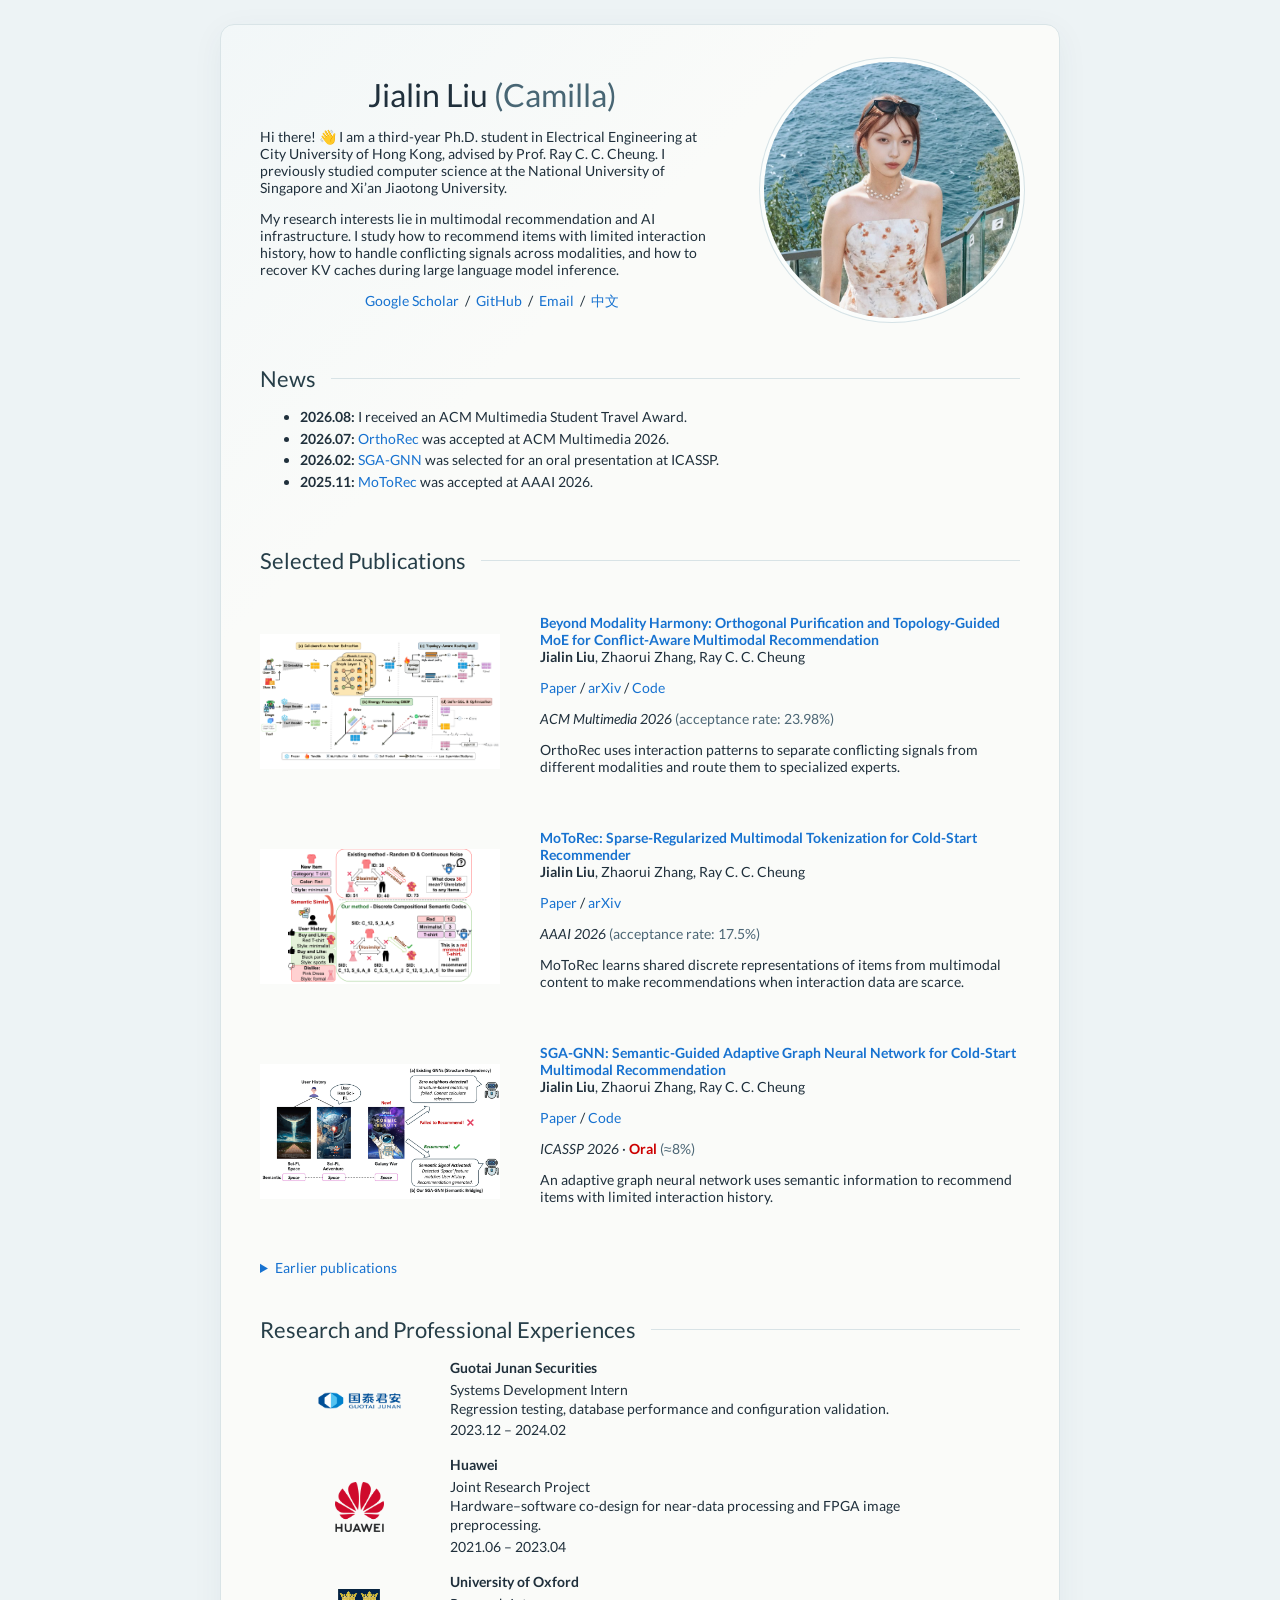
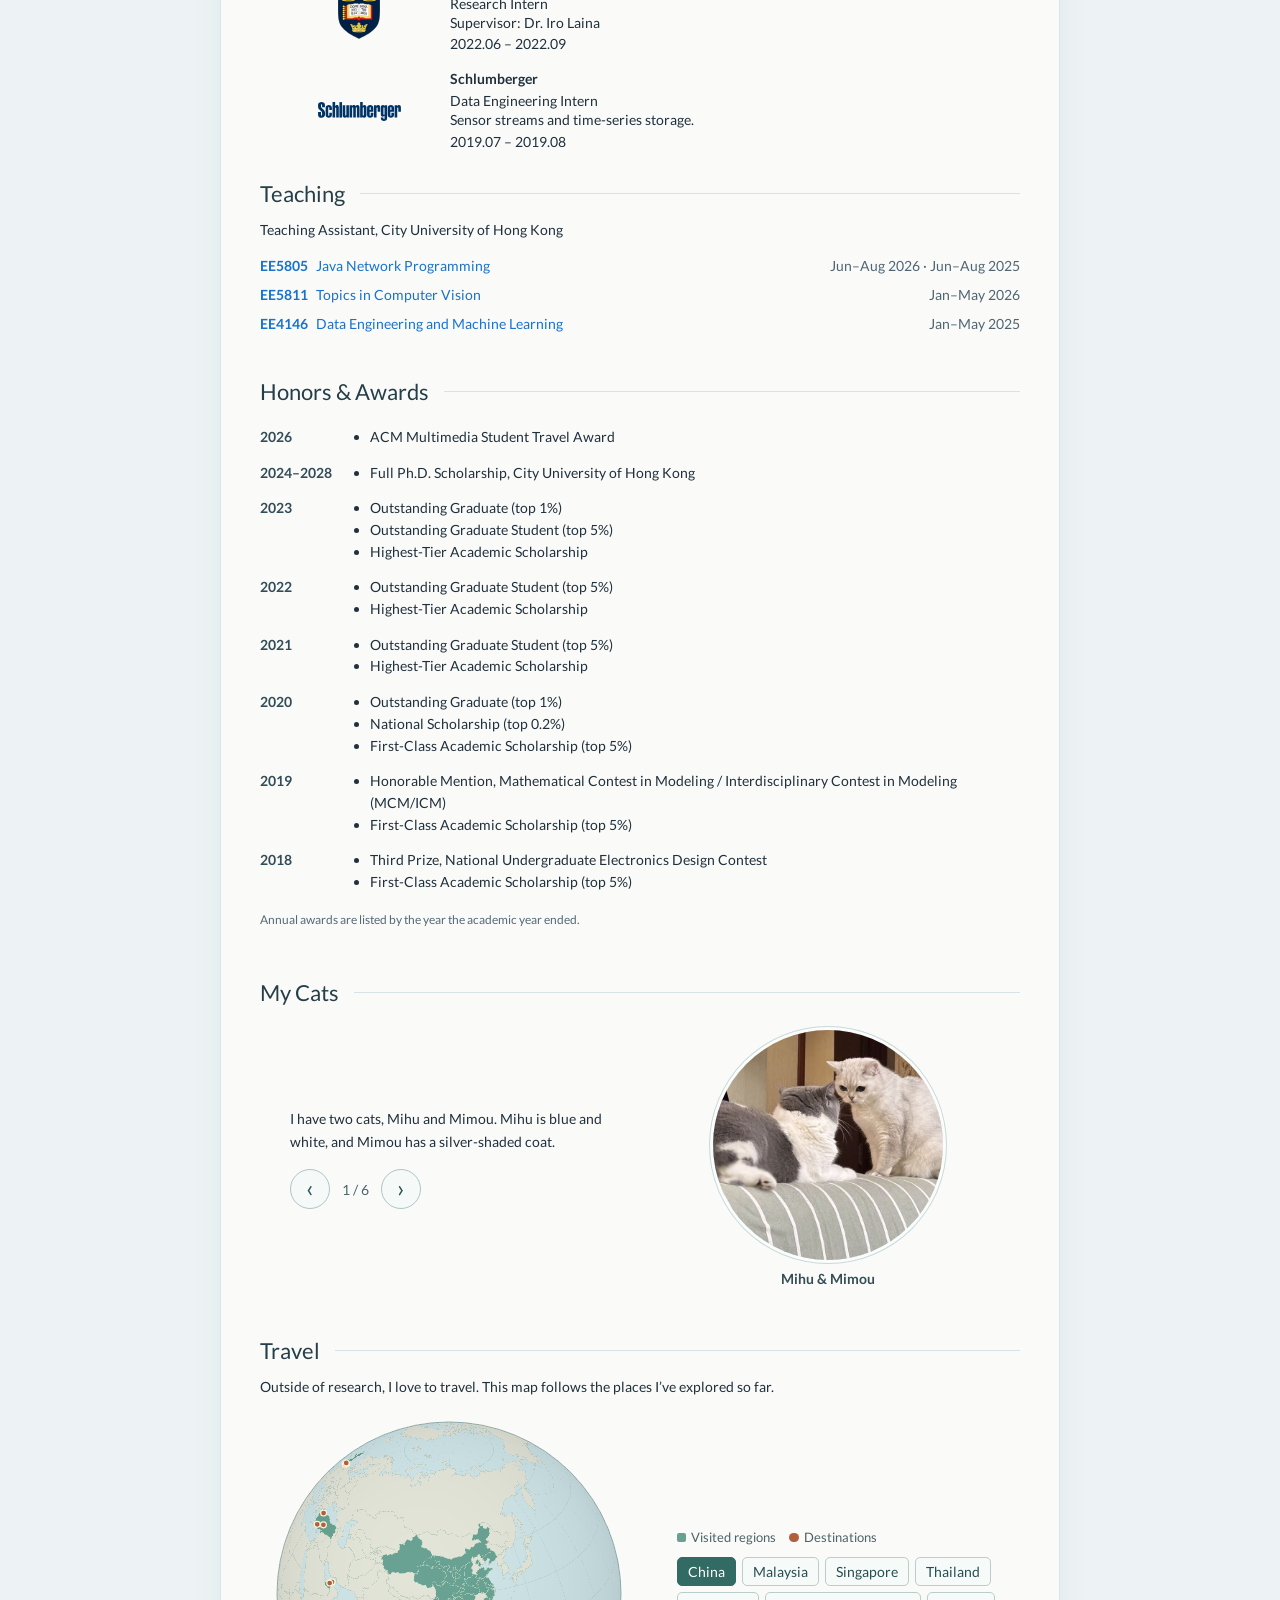
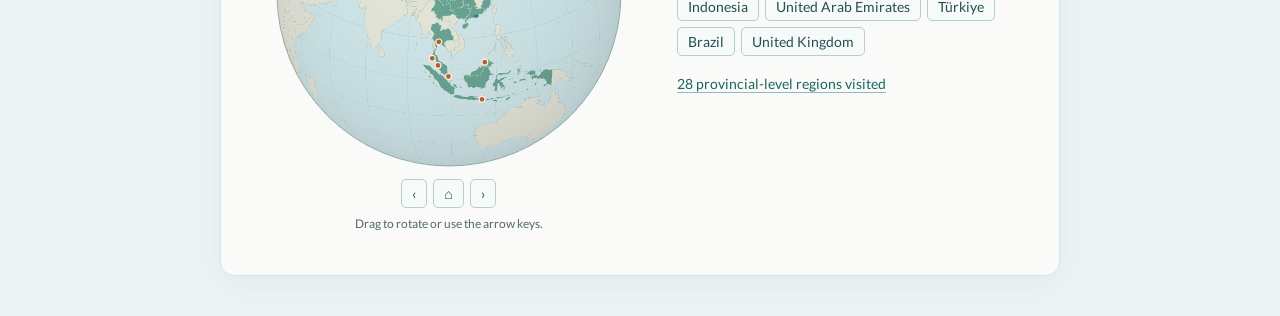
==== index.html @ 120a8b75 "Add cat photo gallery, sort experiences and add Oxford to the travel globe" ====
<!DOCTYPE HTML>
<html lang="en"><head><meta charset="utf-8"><meta name="viewport" content="width=device-width, initial-scale=1">
<meta name="author" content="Jialin Liu"><meta name="description" content="Jialin Liu's research, publications and academic background.">
<title>Jialin Liu (Camilla) · Research &amp; Publications</title><link rel="stylesheet" href="site.css"><script defer src="language.js"></script><link rel="stylesheet" href="travel.css"><script defer src="travel.js"></script><link rel="stylesheet" href="cats.css"><script defer src="cats.js"></script>
</head><body><main><table role="presentation" class="page"><tbody><tr><td><table role="presentation" class="hero"><tbody><tr><td class="intro"><h1 class="name">Jialin Liu <span>(Camilla)</span></h1><p><span class="en" lang="en">Hi there! 👋 I am a third-year Ph.D. student in Electrical Engineering at City University of Hong Kong, advised by Prof. Ray C. C. Cheung. I previously studied computer science at the National University of Singapore and Xi’an Jiaotong University.</span><span class="zh" lang="zh-CN">你好！👋 我在香港城市大学攻读电子工程博士学位，目前是博士三年级，导师为 Ray C. C. Cheung 教授。此前，我曾在新加坡国立大学和西安交通大学学习计算机科学。</span></p><p><span class="en" lang="en">My research interests lie in multimodal recommendation and AI infrastructure. I study how to recommend items with limited interaction history, how to handle conflicting signals across modalities, and how to recover KV caches during large language model inference.</span><span class="zh" lang="zh-CN">我的研究方向是多模态推荐与 AI 基础设施，关注交互历史有限的物品推荐、多模态信号冲突，以及大语言模型推理中的 KV 缓存恢复。</span></p><p class="center"><a href="https://scholar.google.com/citations?user=gSpO4y8AAAAJ">Google Scholar</a> &nbsp;/&nbsp; <a href="https://github.com/Camilla-jl">GitHub</a> &nbsp;/&nbsp; <a href="mailto:camilla.liu@my.cityu.edu.hk"><span class="en" lang="en">Email</span><span class="zh" lang="zh-CN">邮箱</span></a> &nbsp;/&nbsp; <button class="lang" type="button" lang="zh-CN" aria-label="切换为中文">中文</button></p></td><td class="portrait-td"><div class="portrait-circle"><img class="portrait" src="assets/portrait.jpg" alt="Jialin Liu (Camilla)" width="720" height="720"></div></td></tr></tbody></table><table role="presentation" class="section "><tbody><tr><td><h2><span class="en" lang="en">News</span><span class="zh" lang="zh-CN">动态</span></h2><ul><li><b>2026.08:</b> <span class="en" lang="en">I received an ACM Multimedia Student Travel Award.</span><span class="zh" lang="zh-CN">获 ACM Multimedia 学生差旅奖。</span></li><li><b>2026.07:</b> <span class="en" lang="en"><a href="#orthorec">OrthoRec</a> was accepted at ACM Multimedia 2026.</span><span class="zh" lang="zh-CN"><a href="#orthorec">OrthoRec</a> 获 ACM Multimedia 2026 录用。</span></li><li><b>2026.02:</b> <span class="en" lang="en"><a href="#sga">SGA-GNN</a> was selected for an oral presentation at ICASSP.</span><span class="zh" lang="zh-CN"><a href="#sga">SGA-GNN</a> 入选 ICASSP 口头报告。</span></li><li><b>2025.11:</b> <span class="en" lang="en"><a href="#motorec">MoToRec</a> was accepted at AAAI 2026.</span><span class="zh" lang="zh-CN"><a href="#motorec">MoToRec</a> 获 AAAI 2026 录用。</span></li></ul></td></tr></tbody></table><table role="presentation" class="section "><tbody><tr><td><h2><span class="en" lang="en">Selected Publications</span><span class="zh" lang="zh-CN">代表性论文</span></h2></td></tr></tbody></table><table role="presentation" class="papers"><tbody><tr id="orthorec"><td class="paper-img"><a class="paper-figure" href="assets/orthorec.png"><span class="one"><img src="assets/orthorec.png" alt="" width="240"></span><span class="sr-only"><span class="en" lang="en">Enlarge OrthoRec model architecture</span><span class="zh" lang="zh-CN">放大OrthoRec 模型架构</span></span></a></td><td class="paper-copy"><a href="https://doi.org/10.1145/3767308.3836499"><span class="papertitle">Beyond Modality Harmony: Orthogonal Purification and Topology-Guided MoE for Conflict-Aware Multimodal Recommendation</span></a><br><strong>Jialin Liu</strong>, Zhaorui Zhang, Ray C. C. Cheung<p><a href="https://doi.org/10.1145/3767308.3836499"><span class="en" lang="en">Paper</span><span class="zh" lang="zh-CN">论文</span></a> / <a href="https://arxiv.org/abs/2609.02152">arXiv</a> / <a href="https://github.com/Camilla-jl/Orthorec"><span class="en" lang="en">Code</span><span class="zh" lang="zh-CN">代码</span></a></p><em>ACM Multimedia 2026</em> <span class="rate"><a href="https://acmmm.org/index.html"><span class="en" lang="en">(acceptance rate: 23.98%)</span><span class="zh" lang="zh-CN">（录用率：23.98%）</span></a></span><p><span class="en" lang="en">OrthoRec uses interaction patterns to separate conflicting signals from different modalities and route them to specialized experts.</span><span class="zh" lang="zh-CN">OrthoRec 利用用户与物品的交互结构分离不同模态中的冲突信号，并将表征分配给相应的专家。</span></p></td></tr><tr id="motorec"><td class="paper-img"><a class="paper-figure" href="assets/motorec-intro.png"><span class="one"><img src="assets/motorec-intro.png" alt="" width="240"></span><span class="sr-only"><span class="en" lang="en">Enlarge MoToRec comparison of continuous alignment and discrete codes</span><span class="zh" lang="zh-CN">放大MoToRec 连续对齐与离散编码对比</span></span></a></td><td class="paper-copy"><a href="https://doi.org/10.1609/aaai.v40i18.38558"><span class="papertitle">MoToRec: Sparse-Regularized Multimodal Tokenization for Cold-Start Recommender</span></a><br><strong>Jialin Liu</strong>, Zhaorui Zhang, Ray C. C. Cheung<p><a href="https://doi.org/10.1609/aaai.v40i18.38558"><span class="en" lang="en">Paper</span><span class="zh" lang="zh-CN">论文</span></a> / <a href="https://arxiv.org/abs/2602.11062">arXiv</a></p><em>AAAI 2026</em> <span class="rate"><a href="https://aaai.org/wp-content/uploads/2026/01/AAAI-26-Opening-Ceremony.pdf"><span class="en" lang="en">(acceptance rate: 17.5%)</span><span class="zh" lang="zh-CN">（录用率：17.5%）</span></a></span><p><span class="en" lang="en">MoToRec learns shared discrete representations of items from multimodal content to make recommendations when interaction data are scarce.</span><span class="zh" lang="zh-CN">MoToRec 从多模态内容中学习物品共享的离散表征，用于交互数据稀少时的冷启动推荐。</span></p></td></tr><tr id="sga"><td class="paper-img"><a class="paper-figure" href="assets/sga-intro.png"><span class="one"><img src="assets/sga-intro.png" alt="" width="240"></span><span class="sr-only"><span class="en" lang="en">Enlarge SGA-GNN movie recommendation cold-start example</span><span class="zh" lang="zh-CN">放大SGA-GNN 电影推荐冷启动示例</span></span></a></td><td class="paper-copy"><a href="https://doi.org/10.1109/ICASSP55912.2026.11460514"><span class="papertitle">SGA-GNN: Semantic-Guided Adaptive Graph Neural Network for Cold-Start Multimodal Recommendation</span></a><br><strong>Jialin Liu</strong>, Zhaorui Zhang, Ray C. C. Cheung<p><a href="https://doi.org/10.1109/ICASSP55912.2026.11460514"><span class="en" lang="en">Paper</span><span class="zh" lang="zh-CN">论文</span></a> / <a href="https://github.com/Camilla-jl/SGA-GNN"><span class="en" lang="en">Code</span><span class="zh" lang="zh-CN">代码</span></a></p><em>ICASSP 2026</em> · <strong class="oral"><a href="https://www.cmsworkshops.com/ICASSP2026/view_paper.php?PaperNum=15662&amp;bare=1"><span class="en" lang="en">Oral</span><span class="zh" lang="zh-CN">口头报告</span></a></strong> <span class="rate"><a href="https://tech-note.kddi.com/n/nc5c6a0444661?hl=en">(≈8%)</a></span><p><span class="en" lang="en">An adaptive graph neural network uses semantic information to recommend items with limited interaction history.</span><span class="zh" lang="zh-CN">通过语义信息引导自适应图神经网络，为交互历史有限的物品学习推荐表征。</span></p></td></tr></tbody></table><table role="presentation" class="section "><tbody><tr><td><details><summary><span class="en" lang="en">Earlier publications</span><span class="zh" lang="zh-CN">早期论文</span></summary><p><b><a href="https://doi.org/10.1109/HPCC-DSS-SmartCity-DependSys53884.2021.00158">DMF-MPC: A Dual-Stage and Multi-Step Forecasting Model Based Cooling System Control Method for Data Center Energy Cost Minimization</a></b><br>Xinrui He, Weiduo Chen, Xiaoshe Dong, Qiang Wang, <strong>Jialin Liu</strong>, Fan Dong, Yuanqi Su. <em>IEEE HPCC 2021</em>, <a href="https://www.ieee-hpcc.org/2021/The%20Hyper-Intelligence%20Congress%202021-schedule.pdf#page=23"><span class="en" lang="en">Special Session 3</span><span class="zh" lang="zh-CN">专题分会 3</span></a>.</p><p><b>Process Modeling Technology of Ancient Architecture with 3D Structure</b><br><strong>Jialin Liu</strong>, Hua Shi. <em>Electronic Technology and Software Engineering</em>, 2019.</p></details></td></tr></tbody></table><table role="presentation" class="section institution-heading"><tbody><tr><td><h2><span class="en" lang="en">Research and Professional Experiences</span><span class="zh" lang="zh-CN">科研与实习经历</span></h2></td></tr></tbody></table><table role="presentation" class="institutions"><tbody><tr><td class="institution-mark"><img class="school-logo" src="assets/org-guotai.png" alt=""></td><td><b><span class="en" lang="en">Guotai Junan Securities</span><span class="zh" lang="zh-CN">国泰君安证券</span></b><p><span class="en" lang="en">Systems Development Intern<br>Regression testing, database performance and configuration validation.</span><span class="zh" lang="zh-CN">系统开发实习生<br>自动化回归测试、数据库性能优化与配置校验。</span></p>2023.12 – 2024.02</td></tr><tr><td class="institution-mark"><img class="school-logo" src="assets/org-huawei.png" alt=""></td><td><b><span class="en" lang="en">Huawei</span><span class="zh" lang="zh-CN">华为</span></b><p><span class="en" lang="en">Joint Research Project<br>Hardware–software co-design for near-data processing and FPGA image preprocessing.</span><span class="zh" lang="zh-CN">联合研究项目<br>面向近数据处理的软硬件协同设计与 FPGA 图像预处理。</span></p>2021.06 – 2023.04</td></tr><tr><td class="institution-mark"><img class="school-logo" src="assets/edu-oxford.svg" alt=""></td><td><b><span class="en" lang="en">University of Oxford</span><span class="zh" lang="zh-CN">牛津大学</span></b><p><span class="en" lang="en">Research Intern<br>Supervisor: Dr. Iro Laina</span><span class="zh" lang="zh-CN">研究实习生<br>导师：Iro Laina 博士</span></p>2022.06 – 2022.09</td></tr><tr><td class="institution-mark"><img class="school-logo" src="assets/org-schlumberger.svg" alt=""></td><td><b><span class="en" lang="en">Schlumberger</span><span class="zh" lang="zh-CN">北方斯伦贝谢</span></b><p><span class="en" lang="en">Data Engineering Intern<br>Sensor streams and time-series storage.</span><span class="zh" lang="zh-CN">数据工程实习生<br>传感器数据流与时序数据存储。</span></p>2019.07 – 2019.08</td></tr></tbody></table><table role="presentation" class="section "><tbody><tr><td><section id="teaching"><h2><span class="en" lang="en">Teaching</span><span class="zh" lang="zh-CN">助教经历</span></h2><p><span class="en" lang="en">Teaching Assistant, City University of Hong Kong</span><span class="zh" lang="zh-CN">香港城市大学 · 课程助教</span></p><ul class="teaching-courses"><li><a href="https://www.cityu.edu.hk/catalogue/pg/202526/course/EE5805.htm"><b>EE5805</b> <span class="en" lang="en">Java Network Programming</span><span class="zh" lang="zh-CN">Java 网络编程</span></a><span class="teaching-dates"><span class="en" lang="en">Jun–Aug 2026 · Jun–Aug 2025</span><span class="zh" lang="zh-CN">2026 年 6–8 月、2025 年 6–8 月</span></span></li><li><a href="https://www.cityu.edu.hk/catalogue/pg/202526/course/EE5811.htm"><b>EE5811</b> <span class="en" lang="en">Topics in Computer Vision</span><span class="zh" lang="zh-CN">计算机视觉专题</span></a><span class="teaching-dates"><span class="en" lang="en">Jan–May 2026</span><span class="zh" lang="zh-CN">2026 年 1–5 月</span></span></li><li><a href="https://www.cityu.edu.hk/catalogue/ug/202425/course/EE4146.htm"><b>EE4146</b> <span class="en" lang="en">Data Engineering and Machine Learning</span><span class="zh" lang="zh-CN">数据工程与机器学习</span></a><span class="teaching-dates"><span class="en" lang="en">Jan–May 2025</span><span class="zh" lang="zh-CN">2025 年 1–5 月</span></span></li></ul></section></td></tr></tbody></table><table role="presentation" class="section "><tbody><tr><td><h2><span class="en" lang="en">Honors &amp; Awards</span><span class="zh" lang="zh-CN">荣誉与奖项</span></h2><dl class="awards"><div class="award-year"><dt>2026</dt><dd><ul><li><span class="en" lang="en">ACM Multimedia Student Travel Award</span><span class="zh" lang="zh-CN">ACM Multimedia 学生差旅奖</span></li></ul></dd></div><div class="award-year"><dt>2024–2028</dt><dd><ul><li><span class="en" lang="en">Full Ph.D. Scholarship, City University of Hong Kong</span><span class="zh" lang="zh-CN">香港城市大学博士全额奖学金</span></li></ul></dd></div><div class="award-year"><dt>2023</dt><dd><ul><li><span class="en" lang="en">Outstanding Graduate (top 1%)</span><span class="zh" lang="zh-CN">优秀毕业生（1%）</span></li><li><span class="en" lang="en">Outstanding Graduate Student (top 5%)</span><span class="zh" lang="zh-CN">优秀研究生（前 5%）</span></li><li><span class="en" lang="en">Highest-Tier Academic Scholarship</span><span class="zh" lang="zh-CN">特等学业奖学金</span></li></ul></dd></div><div class="award-year"><dt>2022</dt><dd><ul><li><span class="en" lang="en">Outstanding Graduate Student (top 5%)</span><span class="zh" lang="zh-CN">优秀研究生（前 5%）</span></li><li><span class="en" lang="en">Highest-Tier Academic Scholarship</span><span class="zh" lang="zh-CN">特等学业奖学金</span></li></ul></dd></div><div class="award-year"><dt>2021</dt><dd><ul><li><span class="en" lang="en">Outstanding Graduate Student (top 5%)</span><span class="zh" lang="zh-CN">优秀研究生（前 5%）</span></li><li><span class="en" lang="en">Highest-Tier Academic Scholarship</span><span class="zh" lang="zh-CN">特等学业奖学金</span></li></ul></dd></div><div class="award-year"><dt>2020</dt><dd><ul><li><span class="en" lang="en">Outstanding Graduate (top 1%)</span><span class="zh" lang="zh-CN">优秀毕业生（1%）</span></li><li><span class="en" lang="en">National Scholarship (top 0.2%)</span><span class="zh" lang="zh-CN">国家奖学金（0.2%）</span></li><li><span class="en" lang="en">First-Class Academic Scholarship (top 5%)</span><span class="zh" lang="zh-CN">一等学业奖学金（5%）</span></li></ul></dd></div><div class="award-year"><dt>2019</dt><dd><ul><li><span class="en" lang="en">Honorable Mention, Mathematical Contest in Modeling / Interdisciplinary Contest in Modeling (MCM/ICM)</span><span class="zh" lang="zh-CN">美国大学生数学建模竞赛（MCM/ICM）H 奖</span></li><li><span class="en" lang="en">First-Class Academic Scholarship (top 5%)</span><span class="zh" lang="zh-CN">一等学业奖学金（5%）</span></li></ul></dd></div><div class="award-year"><dt>2018</dt><dd><ul><li><span class="en" lang="en">Third Prize, National Undergraduate Electronics Design Contest</span><span class="zh" lang="zh-CN">全国大学生电子设计竞赛三等奖</span></li><li><span class="en" lang="en">First-Class Academic Scholarship (top 5%)</span><span class="zh" lang="zh-CN">一等学业奖学金（5%）</span></li></ul></dd></div></dl><p class="year-note"><span class="en" lang="en">Annual awards are listed by the year the academic year ended.</span><span class="zh" lang="zh-CN">按学年评选的奖项以学年结束年份列示。</span></p></td></tr></tbody></table><table role="presentation" class="section "><tbody><tr><td><section id="cats"><h2><span class="en" lang="en">My Cats</span><span class="zh" lang="zh-CN">我的两只猫</span></h2><div class="cat-album"><p class="cat-intro"><span class="en" lang="en">I have two cats, Mihu and Mimou. Mihu is blue and white, and Mimou has a silver-shaded coat.</span><span class="zh" lang="zh-CN">我有两只猫。蓝白色的是 Mihu，银渐层是 Mimou。</span></p><div id="cat-photos" class="cat-track" tabindex="0" aria-label="Cat photos"><figure class="cat-slide"><img src="assets/cats/together.jpg" width="640" height="640" loading="lazy" decoding="async" alt="The two cats face each other on the striped sofa." data-alt-zh="两只猫在条纹沙发靠背上面对面。"><figcaption><span class="en" lang="en">Mihu &amp; Mimou</span><span class="zh" lang="zh-CN">Mihu 和 Mimou</span></figcaption></figure><figure class="cat-slide"><img src="assets/cats/mihu-portrait.jpg" width="640" height="640" loading="lazy" decoding="async" alt="Mihu rests both front paws on a striped cushion." data-alt-zh="Mihu 把两只前爪并排搭在条纹软垫上。"><figcaption><span class="en" lang="en">Mihu</span><span class="zh" lang="zh-CN">Mihu</span></figcaption></figure><figure class="cat-slide"><img src="assets/cats/mimou-portrait.jpg" width="640" height="640" loading="lazy" decoding="async" alt="Mimou looks up from the wooden floor." data-alt-zh="Mimou 趴在木地板上，抬头看向镜头。"><figcaption><span class="en" lang="en">Mimou</span><span class="zh" lang="zh-CN">Mimou</span></figcaption></figure><figure class="cat-slide"><img src="assets/cats/mihu-walk.jpg" width="640" height="640" loading="lazy" decoding="async" alt="Mihu steps out from under a chair." data-alt-zh="Mihu 从椅子下面探头走出来。"><figcaption><span class="en" lang="en">Mihu</span><span class="zh" lang="zh-CN">Mihu</span></figcaption></figure><figure class="cat-slide"><img src="assets/cats/mimou-floor.jpg" width="640" height="640" loading="lazy" decoding="async" alt="Mimou lies belly-up with curled paws." data-alt-zh="Mimou 仰躺在地板上，蜷着爪子。"><figcaption><span class="en" lang="en">Mimou</span><span class="zh" lang="zh-CN">Mimou</span></figcaption></figure><figure class="cat-slide"><img src="assets/cats/mihu-table.jpg" width="640" height="640" loading="lazy" decoding="async" alt="Mihu sits on the table beside a paper cup." data-alt-zh="Mihu 坐在桌上，旁边放着一个纸杯。"><figcaption><span class="en" lang="en">Mihu</span><span class="zh" lang="zh-CN">Mihu</span></figcaption></figure></div><div class="cat-nav" hidden><button type="button" data-cat-step="-1" aria-controls="cat-photos"><span aria-hidden="true">‹</span><span class="sr-only"><span class="en" lang="en">Previous photo</span><span class="zh" lang="zh-CN">上一张照片</span></span></button><span id="cat-status" aria-live="polite" aria-atomic="true">1 / 6</span><button type="button" data-cat-step="1" aria-controls="cat-photos"><span aria-hidden="true">›</span><span class="sr-only"><span class="en" lang="en">Next photo</span><span class="zh" lang="zh-CN">下一张照片</span></span></button></div></div></section></td></tr></tbody></table><table role="presentation" class="section "><tbody><tr><td><section id="travel"><h2><span class="en" lang="en">Travel</span><span class="zh" lang="zh-CN">旅行足迹</span></h2><p><span class="en" lang="en">Outside of research, I love to travel. This map follows the places I’ve explored so far.</span><span class="zh" lang="zh-CN">做研究之余，我喜欢旅行。把走过的地方一一点亮，下一站还在探索中。</span></p><div class="travel-atlas"><div class="travel-map-frame"><canvas id="travel-globe" width="420" height="420" tabindex="0" aria-label="Interactive travel globe" aria-describedby="travel-instructions"></canvas><div class="travel-controls"><button type="button" data-travel-rotate="left"><span aria-hidden="true">‹</span><span class="sr-only"><span class="en" lang="en">Rotate left</span><span class="zh" lang="zh-CN">向左旋转</span></span></button><button type="button" data-travel-rotate="home"><span aria-hidden="true">⌂</span><span class="sr-only"><span class="en" lang="en">Reset view</span><span class="zh" lang="zh-CN">回到初始视角</span></span></button><button type="button" data-travel-rotate="right"><span aria-hidden="true">›</span><span class="sr-only"><span class="en" lang="en">Rotate right</span><span class="zh" lang="zh-CN">向右旋转</span></span></button></div><p class="travel-map-hint" id="travel-instructions"><span class="en" lang="en">Drag to rotate or use the arrow keys.</span><span class="zh" lang="zh-CN">拖动地球或使用方向键旋转。</span></p></div><div class="travel-places"><div class="travel-key" aria-hidden="true"><span><span class="en" lang="en">Visited regions</span><span class="zh" lang="zh-CN">到访地区</span></span><span><span class="en" lang="en">Destinations</span><span class="zh" lang="zh-CN">目的地</span></span></div><div class="travel-region-list"><button type="button" data-travel-region="CN" aria-pressed="true"><span class="en" lang="en">China</span><span class="zh" lang="zh-CN">中国</span></button><button type="button" data-travel-region="MY" aria-pressed="false"><span class="en" lang="en">Malaysia</span><span class="zh" lang="zh-CN">马来西亚</span></button><button type="button" data-travel-region="SG" aria-pressed="false"><span class="en" lang="en">Singapore</span><span class="zh" lang="zh-CN">新加坡</span></button><button type="button" data-travel-region="TH" aria-pressed="false"><span class="en" lang="en">Thailand</span><span class="zh" lang="zh-CN">泰国</span></button><button type="button" data-travel-region="ID" aria-pressed="false"><span class="en" lang="en">Indonesia</span><span class="zh" lang="zh-CN">印度尼西亚</span></button><button type="button" data-travel-region="AE" aria-pressed="false"><span class="en" lang="en">United Arab Emirates</span><span class="zh" lang="zh-CN">阿联酋</span></button><button type="button" data-travel-region="TR" aria-pressed="false"><span class="en" lang="en">Türkiye</span><span class="zh" lang="zh-CN">土耳其</span></button><button type="button" data-travel-region="BR" aria-pressed="false"><span class="en" lang="en">Brazil</span><span class="zh" lang="zh-CN">巴西</span></button><button type="button" data-travel-region="GB" aria-pressed="false"><span class="en" lang="en">United Kingdom</span><span class="zh" lang="zh-CN">英国</span></button></div><p id="travel-selection" aria-live="polite"></p></div></div><noscript><style>#travel .travel-atlas{display:none}</style><ul><li><span class="en" lang="en">China · 28 provincial-level regions</span><span class="zh" lang="zh-CN">中国 · 28 个省级行政区</span></li><li><span class="en" lang="en">Malaysia · Penang and Kota Kinabalu</span><span class="zh" lang="zh-CN">马来西亚 · 槟城、亚庇</span></li><li><span class="en" lang="en">Singapore</span><span class="zh" lang="zh-CN">新加坡</span></li><li><span class="en" lang="en">Thailand · Bangkok and Phuket</span><span class="zh" lang="zh-CN">泰国 · 曼谷、普吉岛</span></li><li><span class="en" lang="en">Indonesia · Bali</span><span class="zh" lang="zh-CN">印度尼西亚 · 巴厘岛</span></li><li><span class="en" lang="en">United Arab Emirates · Dubai and Abu Dhabi</span><span class="zh" lang="zh-CN">阿联酋 · 迪拜、阿布扎比</span></li><li><span class="en" lang="en">Türkiye · Istanbul, Antalya and Cappadocia</span><span class="zh" lang="zh-CN">土耳其 · 伊斯坦布尔、安塔利亚、卡帕多奇亚</span></li><li><span class="en" lang="en">Brazil · Rio de Janeiro</span><span class="zh" lang="zh-CN">巴西 · 里约热内卢</span></li><li><span class="en" lang="en">United Kingdom · London, Cambridge and Oxford</span><span class="zh" lang="zh-CN">英国 · 伦敦、剑桥、牛津</span></li></ul></noscript></section></td></tr></tbody></table></td></tr></tbody></table></main></body></html>
---- site.css ----
/* latin-ext */
@font-face {
  font-family: 'Lato';
  font-style: italic;
  font-weight: 400;
  src: local('Lato Italic'), local('Lato-Italic'), url(assets/fonts/S6u8w4BMUTPHjxsAUi-qNiXg7eU0.woff2) format('woff2');
  unicode-range: U+0100-024F, U+0259, U+1E00-1EFF, U+2020, U+20A0-20AB, U+20AD-20CF, U+2113, U+2C60-2C7F, U+A720-A7FF;
}

/* latin */
@font-face {
  font-family: 'Lato';
  font-style: italic;
  font-weight: 400;
  src: local('Lato Italic'), local('Lato-Italic'), url(assets/fonts/S6u8w4BMUTPHjxsAXC-qNiXg7Q.woff2) format('woff2');
  unicode-range: U+0000-00FF, U+0131, U+0152-0153, U+02BB-02BC, U+02C6, U+02DA, U+02DC, U+2000-206F, U+2074, U+20AC, U+2122, U+2191, U+2193, U+2212, U+2215, U+FEFF, U+FFFD;
}

/* latin-ext */
@font-face {
  font-family: 'Lato';
  font-style: italic;
  font-weight: 700;
  src: local('Lato Bold Italic'), local('Lato-BoldItalic'), url(assets/fonts/S6u_w4BMUTPHjxsI5wq_FQftx9897sxZ.woff2) format('woff2');
  unicode-range: U+0100-024F, U+0259, U+1E00-1EFF, U+2020, U+20A0-20AB, U+20AD-20CF, U+2113, U+2C60-2C7F, U+A720-A7FF;
}

/* latin */
@font-face {
  font-family: 'Lato';
  font-style: italic;
  font-weight: 700;
  src: local('Lato Bold Italic'), local('Lato-BoldItalic'), url(assets/fonts/S6u_w4BMUTPHjxsI5wq_Gwftx9897g.woff2) format('woff2');
  unicode-range: U+0000-00FF, U+0131, U+0152-0153, U+02BB-02BC, U+02C6, U+02DA, U+02DC, U+2000-206F, U+2074, U+20AC, U+2122, U+2191, U+2193, U+2212, U+2215, U+FEFF, U+FFFD;
}

/* latin-ext */
@font-face {
  font-family: 'Lato';
  font-style: normal;
  font-weight: 400;
  src: local('Lato Regular'), local('Lato-Regular'), url(assets/fonts/S6uyw4BMUTPHjxAwXiWtFCfQ7A.woff2) format('woff2');
  unicode-range: U+0100-024F, U+0259, U+1E00-1EFF, U+2020, U+20A0-20AB, U+20AD-20CF, U+2113, U+2C60-2C7F, U+A720-A7FF;
}

/* latin */
@font-face {
  font-family: 'Lato';
  font-style: normal;
  font-weight: 400;
  src: local('Lato Regular'), local('Lato-Regular'), url(assets/fonts/S6uyw4BMUTPHjx4wXiWtFCc.woff2) format('woff2');
  unicode-range: U+0000-00FF, U+0131, U+0152-0153, U+02BB-02BC, U+02C6, U+02DA, U+02DC, U+2000-206F, U+2074, U+20AC, U+2122, U+2191, U+2193, U+2212, U+2215, U+FEFF, U+FFFD;
}

/* latin-ext */
@font-face {
  font-family: 'Lato';
  font-style: normal;
  font-weight: 700;
  src: local('Lato Bold'), local('Lato-Bold'), url(assets/fonts/S6u9w4BMUTPHh6UVSwaPGQ3q5d0N7w.woff2) format('woff2');
  unicode-range: U+0100-024F, U+0259, U+1E00-1EFF, U+2020, U+20A0-20AB, U+20AD-20CF, U+2113, U+2C60-2C7F, U+A720-A7FF;
}

/* latin */
@font-face {
  font-family: 'Lato';
  font-style: normal;
  font-weight: 700;
  src: local('Lato Bold'), local('Lato-Bold'), url(assets/fonts/S6u9w4BMUTPHh6UVSwiPGQ3q5d0.woff2) format('woff2');
  unicode-range: U+0000-00FF, U+0131, U+0152-0153, U+02BB-02BC, U+02C6, U+02DA, U+02DC, U+2000-206F, U+2074, U+20AC, U+2122, U+2191, U+2193, U+2212, U+2215, U+FEFF, U+FFFD;
}

a {
  color: #1772d0;
  text-decoration: none;
}

a:focus,
a:hover {
  color: #f09228;
  text-decoration: none;
}

body,
td,
th,
tr,
p,
a {
  font-family: 'Lato', Verdana, Helvetica, sans-serif;
  font-size: 14px;
}

strong {
  font-family: 'Lato', Verdana, Helvetica, sans-serif;
  font-size: 14px;
}

h2 {
  margin: 0;
  font-weight: normal;
  font-family: 'Lato', Verdana, Helvetica, sans-serif;
  font-size: 22px;
}

.papertitle {
  font-family: 'Lato', Verdana, Helvetica, sans-serif;
  font-size: 14px;
  font-weight: 700;
}

.name {
  padding-top: 20px;
  margin: 0;
  font-family: 'Lato', Verdana, Helvetica, sans-serif;
  font-size: 32px;
}

.one {
  width: 240px;
  height: 135px;
  position: relative;
}

.two {
  width: 240px;
  height: 135px;
  position: absolute;
  transition: opacity .2s ease-in-out;
  -moz-transition: opacity .2s ease-in-out;
  -webkit-transition: opacity .2s ease-in-out;
}

.fade {
  transition: opacity .2s ease-in-out;
  -moz-transition: opacity .2s ease-in-out;
  -webkit-transition: opacity .2s ease-in-out;
}

span.highlight {
  background-color: #ffffd0;
}

html[lang=en] .zh,html[lang=zh-CN] .en{display:none}
body{margin:0;color:#20303c;background:#edf3f5}
main{max-width:840px;margin:24px auto 40px;padding:10px 12px 22px;box-sizing:border-box;background:linear-gradient(135deg,#f2f7f8,#fafbf9 440px);border:1px solid #d9e4e7;border-radius:14px;box-shadow:0 8px 32px rgba(44,79,92,.055)}
table{border:0;border-spacing:0;border-collapse:separate;width:100%;margin:0 auto}
.page{max-width:800px}.page>tbody>tr>td{padding:0}
.intro,.portrait-td{padding:2.5%;vertical-align:middle}
.intro{width:63%}.portrait-td{width:40%;max-width:40%}
.name{font-weight:normal;text-align:center}.center{text-align:center}
.name span{color:#486674;font-weight:normal}
.lang,summary{font:inherit;color:#1772d0;cursor:pointer}.lang{background:none;border:0;padding:0}.lang:hover,summary:hover{color:#f09228}
.portrait-circle{border-radius:50%;aspect-ratio:1;overflow:hidden;background:#dce9ee;box-shadow:0 0 0 4px #fbfdfc,0 0 0 5px #d5e2e6}
.portrait{display:block;width:100%;height:100%;object-fit:cover}
.section td,.paper-img,.paper-copy{padding:20px;vertical-align:middle}
.section h2{display:flex;align-items:center;gap:15px;color:#263e48}
.section h2::after{content:"";height:1px;flex:1;background:#d8e3e6}
.section li{line-height:1.55}
.teaching-courses{list-style:none;padding:0;margin:0}
.teaching-courses li{display:grid;grid-template-columns:1fr auto;gap:1em;padding:.25em 0}
.teaching-courses b{margin-right:.35em}
.teaching-dates{color:#506573;font-variant-numeric:tabular-nums;text-align:right}
@media(max-width:600px){.teaching-courses li{grid-template-columns:1fr;gap:0;padding:.35em 0}.teaching-dates{text-align:left}}
.paper-img{width:35%}.paper-copy{width:75%}.one img{width:100%;height:100%;object-fit:contain}
.paper-figure,.one{display:block}.one{max-width:100%}.paper-figure{text-align:center}.one img{display:block;background:#fff}.rate a{color:#4c6675}.rate a:hover{text-decoration:underline}
.sr-only{position:absolute;width:1px;height:1px;padding:0;margin:-1px;overflow:hidden;clip-path:inset(50%);white-space:nowrap;border:0}
.oral{color:#c00}.institutions{width:90%}.institution-mark{width:22%;text-align:center}
.section.institution-heading td{padding-bottom:8px}
.institutions td{padding:8px 12px;vertical-align:middle;line-height:1.35}
.institutions p{margin:3px 0;line-height:inherit}
.school-logo{max-width:62%;max-height:50px;object-fit:contain;vertical-align:middle}.school-short,.period{color:#444}
.oral a{color:inherit;font-weight:inherit}.oral a:hover{text-decoration:underline}
.paired-seals{position:relative;display:inline-block;vertical-align:middle;width:65%;max-width:74px;aspect-ratio:1.55}
.paired-seals .school-logo{position:absolute;width:58%;height:auto;aspect-ratio:1;max-height:none;object-fit:contain;border-radius:50%;background:#fafbf9;box-shadow:0 0 0 2px #fafbf9}
.paired-seals .school-logo:first-child{top:0;left:0}.paired-seals .school-logo:last-child{right:0;bottom:0}
.awards{margin:14px 0 0}.award-year{display:grid;grid-template-columns:6em 1fr;gap:10px;padding:7px 0}.award-year dt{font-weight:bold;color:#334d58;line-height:1.55;font-variant-numeric:tabular-nums}.award-year dd{margin:0}.award-year ul{margin:0;padding-left:1.15em}.year-note{font-size:12px;color:#536976}
@media(max-width:440px){.award-year{grid-template-columns:5.3em 1fr;gap:4px}}
a:focus-visible,button:focus-visible,summary:focus-visible{outline:2px solid #1772d0;outline-offset:2px}
@media(max-width:600px){.one{width:100%;height:auto}.paper-img{width:30%}.paper-copy{width:70%}.paper-img,.paper-copy,.section td{padding:12px}.institutions{width:100%}.institutions td{padding:6px 7px}.name{font-size:27px}.hero tr{display:flex;align-items:center;flex-wrap:wrap}.hero .intro{width:auto;flex:1;min-width:0}.hero .portrait-td{width:28%;max-width:120px}.intro p{line-height:1.45}}
@media(max-width:440px){.name{font-size:24px}.paper-img{width:28%;padding:7px}.paper-copy{padding:9px}.period{font-size:12px}.hero{position:relative}.hero tr{display:block}.hero .intro{display:block;width:auto;padding:14px 10px 5px}.hero .name{margin:0;padding:19px 92px 31px 0;text-align:left}.hero .portrait-td{position:absolute;top:3px;right:10px;width:75px;padding:0}.hero .intro p:first-of-type{margin-top:7px}}
@media(max-width:850px){main{margin:0 auto;padding:8px 6px 18px;border:0;border-radius:0;box-shadow:none}}
@media(max-width:600px){.one img{height:auto}}
---- travel.css ----
#travel .travel-atlas {
  display: grid;
  grid-template-columns: minmax(0, 1.1fr) minmax(0, 1fr);
  align-items: center;
  gap: clamp(16px, 4vw, 40px);
  margin-top: 14px;
}
#travel .travel-map-frame, #travel .travel-places { min-width: 0; }
#travel .travel-map-frame { text-align: center; }
#travel .travel-key { display:flex; flex-wrap:wrap; gap:1em; margin:0 0 12px; color:#4c6264; font-size:13px; }
#travel .travel-key > span { display:inline-flex; align-items:center; gap:.4em; }
#travel .travel-key > span::before { content:""; width:.7em; height:.7em; border-radius:2px; background:#68a191; }
#travel .travel-key > span + span::before { border-radius:50%; background:#b15e3d; }
#travel-globe {
  display: block;
  width: 100%;
  height: auto;
  max-width: 370px;
  aspect-ratio: 1;
  margin: auto;
  touch-action: pan-y;
  cursor: grab;
}
#travel-globe:active { cursor: grabbing; }
#travel-globe:focus-visible { outline: 2px solid #1772d0; outline-offset: -2px; border-radius: 50%; }
#travel .travel-controls, #travel .travel-region-list {
  display: flex;
  flex-wrap: wrap;
  gap: 6px;
}
#travel .travel-controls { justify-content: center; }
#travel .travel-region-list button, #travel .travel-controls button {
  appearance: none;
  font: inherit;
  color: #264f51;
  border: 1px solid #b9ceca;
  background: #f6faf8;
  border-radius: 5px;
  padding: 5px 10px;
  cursor: pointer;
}
#travel .travel-region-list button:hover, #travel .travel-controls button:hover { background: #e6f0ed; }
#travel .travel-region-list button[aria-pressed=true] {
  color: #fff;
  background: #316b63;
  border-color: #316b63;
}
#travel .travel-map-hint { margin: 7px auto 0; color: #52676c; font-size: 12px; line-height: 1.5; }
#travel-selection { min-height: 3em; margin: 14px 0 0; line-height: 1.65; color: #374e56; }
#travel .travel-city {
  display: inline;
  font: inherit;
  border: 0;
  background: none;
  padding: .1em 0;
  color: #176661;
  text-decoration: underline;
  text-decoration-color: #96b9b3;
  text-underline-offset: .2em;
  cursor: pointer;
}
#travel .travel-city[aria-pressed=true] { font-weight: bold; }
#travel .travel-province-list { display: block; margin-top: .4em; }
#travel .travel-province-list[hidden] { display: none; }
#travel .travel-error { margin: 10px 0; color: #4f626b; }
@media (max-width: 580px) {
  #travel .travel-atlas { grid-template-columns: minmax(0, 1fr); gap: 16px; }
  #travel-globe { max-width: 290px; }
  #travel-selection { min-height: 0; }
}
---- cats.css ----
#cats .cat-album {
  display: grid;
  grid-template-columns: minmax(0, 1fr) minmax(0, 1fr);
  grid-template-areas: "intro photos" "nav photos";
  align-items: end;
  column-gap: clamp(16px, 5vw, 52px);
  padding: 18px 4% 4px;
}
.cat-intro { grid-area: intro; line-height: 1.65; margin: 0; }
.cat-track {
  grid-area: photos;
  display: flex;
  justify-self: center;
  width: 100%;
  max-width: 280px;
  min-width: 0;
  overflow-x: auto;
  scroll-snap-type: x mandatory;
  overscroll-behavior-x: contain;
  scrollbar-width: none;
}
.cat-track::-webkit-scrollbar { display: none; }
.cat-track:focus-visible { outline: 2px solid #1772d0; outline-offset: 2px; }
.cat-slide {
  flex: 0 0 100%;
  min-width: 0;
  box-sizing: border-box;
  margin: 0;
  padding: 6px;
  scroll-snap-align: center;
  text-align: center;
}
.cat-slide img {
  display: block;
  width: 100%;
  max-width: 230px;
  height: auto;
  aspect-ratio: 1;
  object-fit: cover;
  margin: 0 auto;
  border-radius: 50%;
  box-shadow: 0 0 0 3px #fbfdfc, 0 0 0 4px #c8dad9;
}
.cat-slide figcaption { margin-top: 10px; font-weight: bold; color: #334e54; }
.cat-nav {
  grid-area: nav;
  align-self: start;
  display: flex;
  align-items: center;
  gap: 12px;
  margin-top: 16px;
}
.cat-nav[hidden] { display: none; }
.cat-nav button {
  display: grid;
  place-items: center;
  width: 40px;
  height: 40px;
  padding: 0 0 2px;
  border-radius: 50%;
  border: 1px solid #adc6c5;
  background: #f5f9f8;
  color: #285855;
  font: 24px/1 'Lato', sans-serif;
  cursor: pointer;
}
.cat-nav button:hover { background: #e6f0ed; }
#cat-status { color: #48656b; font-variant-numeric: tabular-nums; }
@media (max-width: 580px) {
  #cats .cat-album {
    grid-template-columns: minmax(0, 1fr);
    grid-template-areas: "intro" "photos" "nav";
    gap: 10px;
    padding: 12px 0 0;
  }
  .cat-slide img { max-width: 200px; }
  .cat-nav { justify-content: center; margin-top: 0; }
}
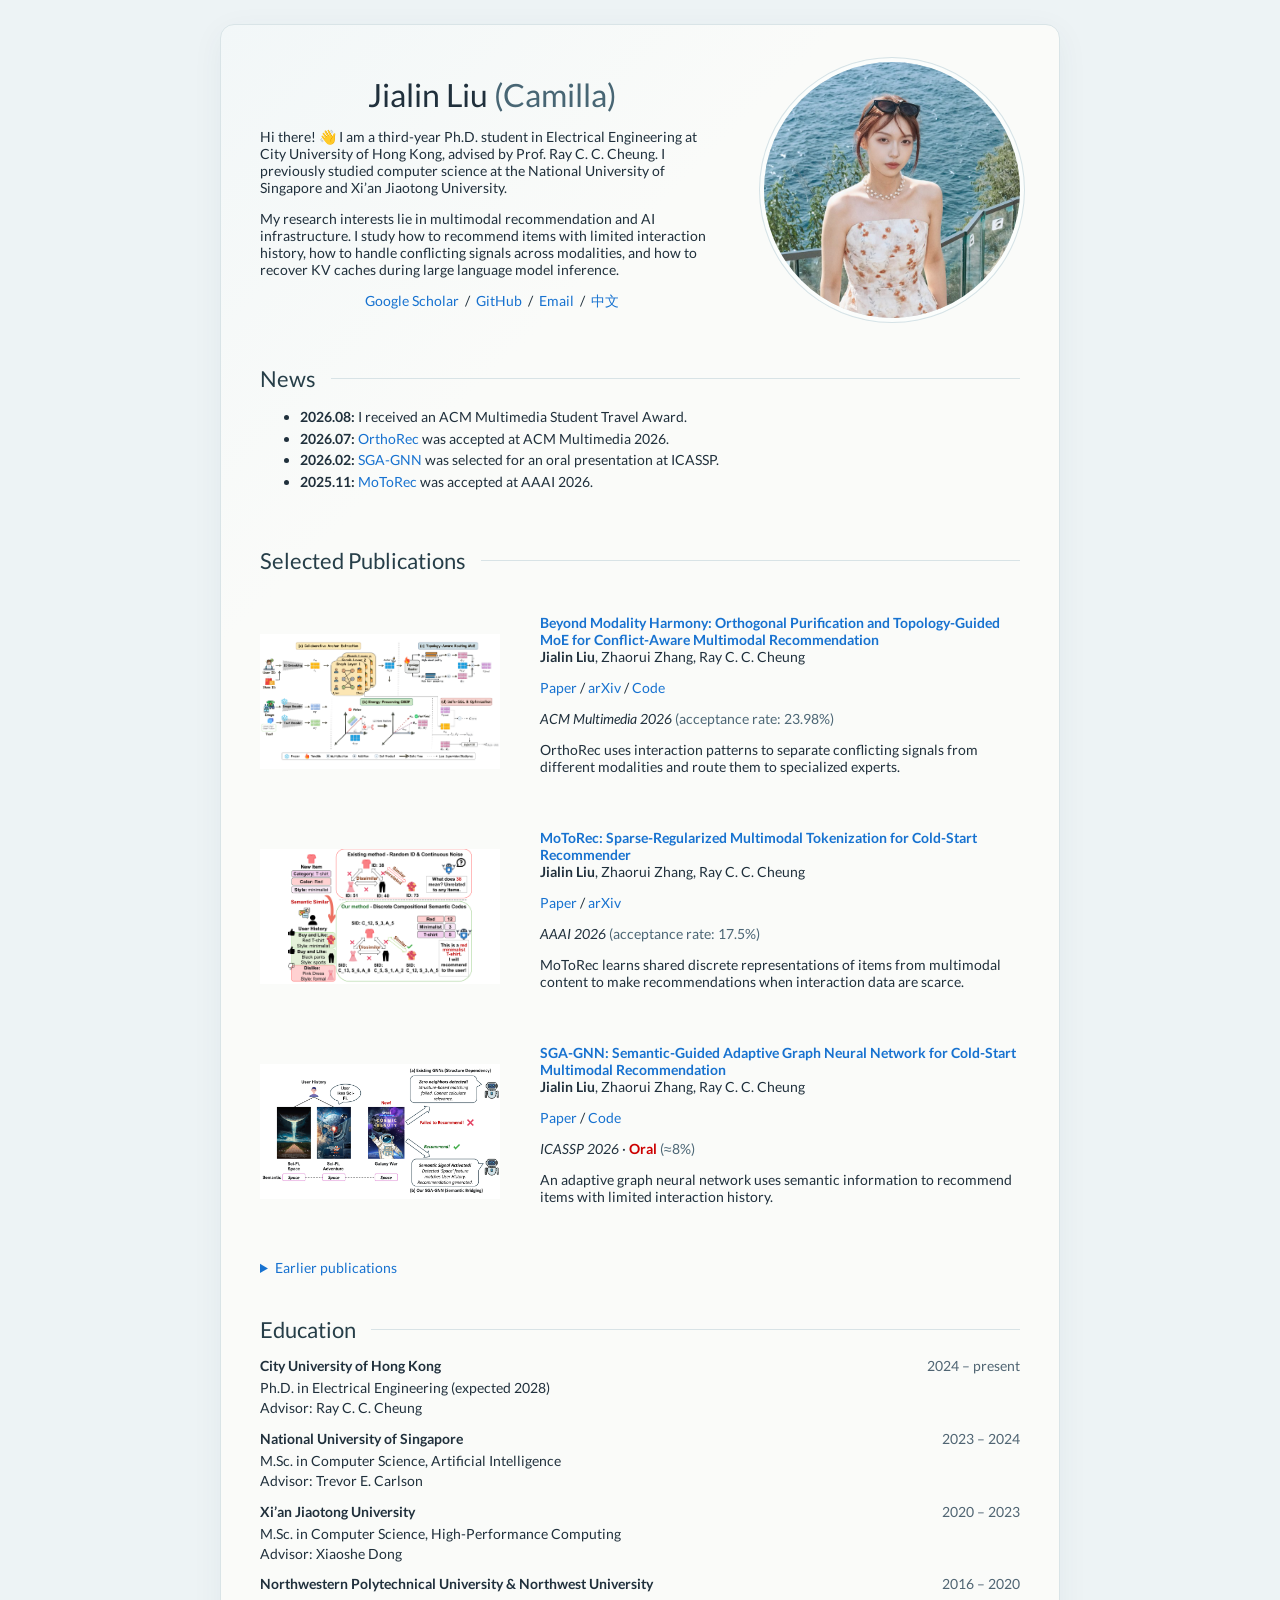
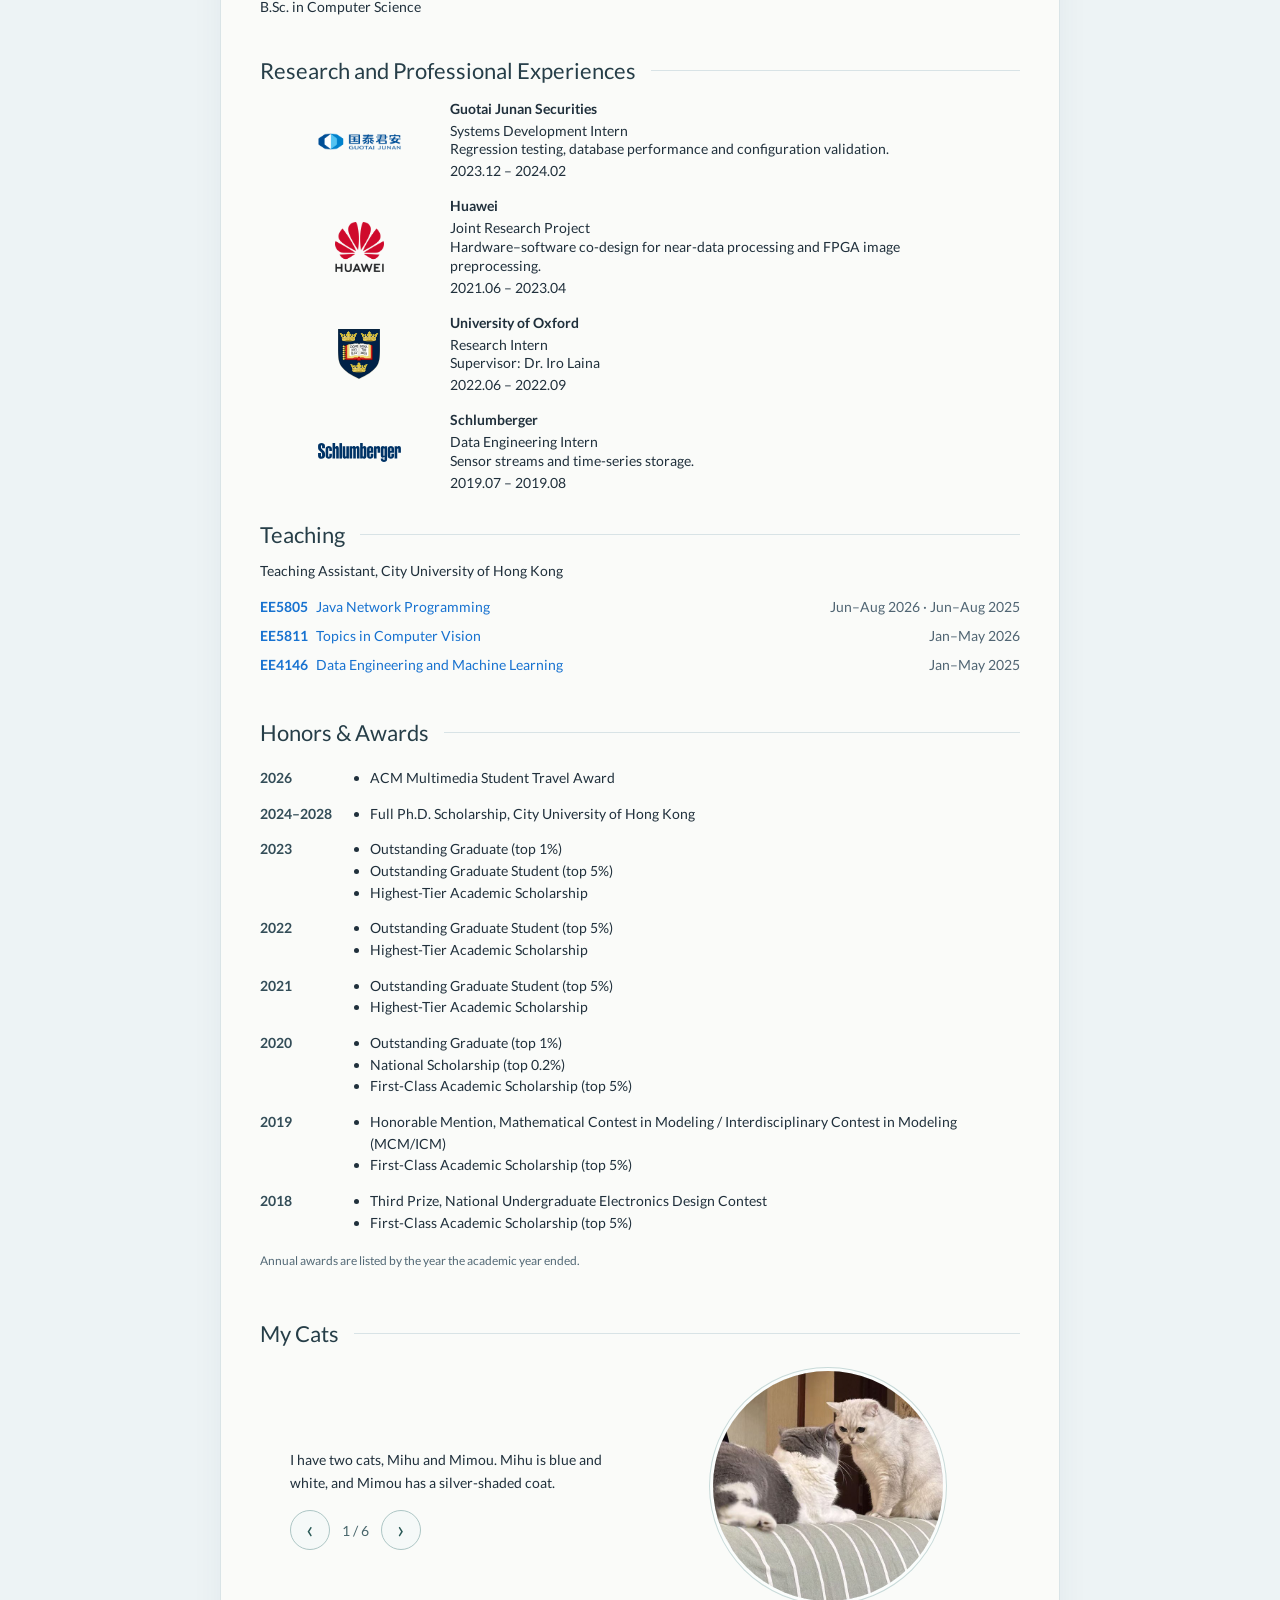
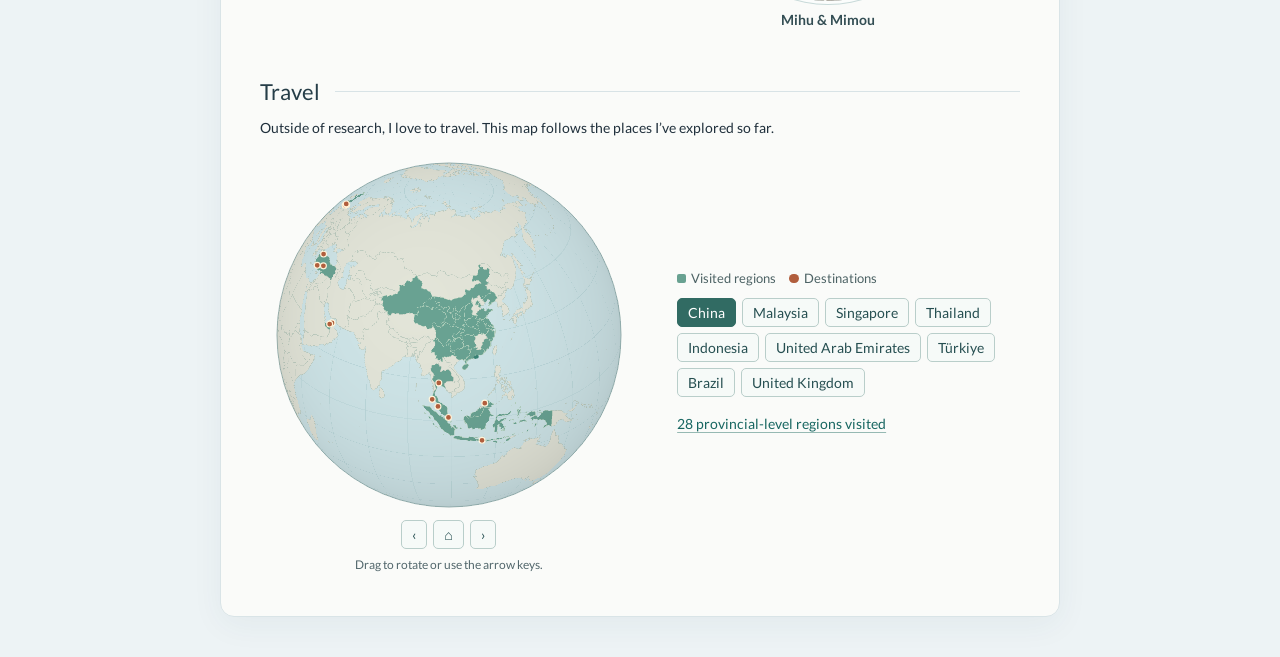
==== commit c0f865de: "Restore the bilingual education section without school logos" ====
--- a/index.html
+++ b/index.html
@@ -2,4 +2,4 @@
 <html lang="en"><head><meta charset="utf-8"><meta name="viewport" content="width=device-width, initial-scale=1">
 <meta name="author" content="Jialin Liu"><meta name="description" content="Jialin Liu's research, publications and academic background.">
 <title>Jialin Liu (Camilla) · Research &amp; Publications</title><link rel="stylesheet" href="site.css"><script defer src="language.js"></script><link rel="stylesheet" href="travel.css"><script defer src="travel.js"></script><link rel="stylesheet" href="cats.css"><script defer src="cats.js"></script>
-</head><body><main><table role="presentation" class="page"><tbody><tr><td><table role="presentation" class="hero"><tbody><tr><td class="intro"><h1 class="name">Jialin Liu <span>(Camilla)</span></h1><p><span class="en" lang="en">Hi there! 👋 I am a third-year Ph.D. student in Electrical Engineering at City University of Hong Kong, advised by Prof. Ray C. C. Cheung. I previously studied computer science at the National University of Singapore and Xi’an Jiaotong University.</span><span class="zh" lang="zh-CN">你好！👋 我在香港城市大学攻读电子工程博士学位，目前是博士三年级，导师为 Ray C. C. Cheung 教授。此前，我曾在新加坡国立大学和西安交通大学学习计算机科学。</span></p><p><span class="en" lang="en">My research interests lie in multimodal recommendation and AI infrastructure. I study how to recommend items with limited interaction history, how to handle conflicting signals across modalities, and how to recover KV caches during large language model inference.</span><span class="zh" lang="zh-CN">我的研究方向是多模态推荐与 AI 基础设施，关注交互历史有限的物品推荐、多模态信号冲突，以及大语言模型推理中的 KV 缓存恢复。</span></p><p class="center"><a href="https://scholar.google.com/citations?user=gSpO4y8AAAAJ">Google Scholar</a> &nbsp;/&nbsp; <a href="https://github.com/Camilla-jl">GitHub</a> &nbsp;/&nbsp; <a href="mailto:camilla.liu@my.cityu.edu.hk"><span class="en" lang="en">Email</span><span class="zh" lang="zh-CN">邮箱</span></a> &nbsp;/&nbsp; <button class="lang" type="button" lang="zh-CN" aria-label="切换为中文">中文</button></p></td><td class="portrait-td"><div class="portrait-circle"><img class="portrait" src="assets/portrait.jpg" alt="Jialin Liu (Camilla)" width="720" height="720"></div></td></tr></tbody></table><table role="presentation" class="section "><tbody><tr><td><h2><span class="en" lang="en">News</span><span class="zh" lang="zh-CN">动态</span></h2><ul><li><b>2026.08:</b> <span class="en" lang="en">I received an ACM Multimedia Student Travel Award.</span><span class="zh" lang="zh-CN">获 ACM Multimedia 学生差旅奖。</span></li><li><b>2026.07:</b> <span class="en" lang="en"><a href="#orthorec">OrthoRec</a> was accepted at ACM Multimedia 2026.</span><span class="zh" lang="zh-CN"><a href="#orthorec">OrthoRec</a> 获 ACM Multimedia 2026 录用。</span></li><li><b>2026.02:</b> <span class="en" lang="en"><a href="#sga">SGA-GNN</a> was selected for an oral presentation at ICASSP.</span><span class="zh" lang="zh-CN"><a href="#sga">SGA-GNN</a> 入选 ICASSP 口头报告。</span></li><li><b>2025.11:</b> <span class="en" lang="en"><a href="#motorec">MoToRec</a> was accepted at AAAI 2026.</span><span class="zh" lang="zh-CN"><a href="#motorec">MoToRec</a> 获 AAAI 2026 录用。</span></li></ul></td></tr></tbody></table><table role="presentation" class="section "><tbody><tr><td><h2><span class="en" lang="en">Selected Publications</span><span class="zh" lang="zh-CN">代表性论文</span></h2></td></tr></tbody></table><table role="presentation" class="papers"><tbody><tr id="orthorec"><td class="paper-img"><a class="paper-figure" href="assets/orthorec.png"><span class="one"><img src="assets/orthorec.png" alt="" width="240"></span><span class="sr-only"><span class="en" lang="en">Enlarge OrthoRec model architecture</span><span class="zh" lang="zh-CN">放大OrthoRec 模型架构</span></span></a></td><td class="paper-copy"><a href="https://doi.org/10.1145/3767308.3836499"><span class="papertitle">Beyond Modality Harmony: Orthogonal Purification and Topology-Guided MoE for Conflict-Aware Multimodal Recommendation</span></a><br><strong>Jialin Liu</strong>, Zhaorui Zhang, Ray C. C. Cheung<p><a href="https://doi.org/10.1145/3767308.3836499"><span class="en" lang="en">Paper</span><span class="zh" lang="zh-CN">论文</span></a> / <a href="https://arxiv.org/abs/2609.02152">arXiv</a> / <a href="https://github.com/Camilla-jl/Orthorec"><span class="en" lang="en">Code</span><span class="zh" lang="zh-CN">代码</span></a></p><em>ACM Multimedia 2026</em> <span class="rate"><a href="https://acmmm.org/index.html"><span class="en" lang="en">(acceptance rate: 23.98%)</span><span class="zh" lang="zh-CN">（录用率：23.98%）</span></a></span><p><span class="en" lang="en">OrthoRec uses interaction patterns to separate conflicting signals from different modalities and route them to specialized experts.</span><span class="zh" lang="zh-CN">OrthoRec 利用用户与物品的交互结构分离不同模态中的冲突信号，并将表征分配给相应的专家。</span></p></td></tr><tr id="motorec"><td class="paper-img"><a class="paper-figure" href="assets/motorec-intro.png"><span class="one"><img src="assets/motorec-intro.png" alt="" width="240"></span><span class="sr-only"><span class="en" lang="en">Enlarge MoToRec comparison of continuous alignment and discrete codes</span><span class="zh" lang="zh-CN">放大MoToRec 连续对齐与离散编码对比</span></span></a></td><td class="paper-copy"><a href="https://doi.org/10.1609/aaai.v40i18.38558"><span class="papertitle">MoToRec: Sparse-Regularized Multimodal Tokenization for Cold-Start Recommender</span></a><br><strong>Jialin Liu</strong>, Zhaorui Zhang, Ray C. C. Cheung<p><a href="https://doi.org/10.1609/aaai.v40i18.38558"><span class="en" lang="en">Paper</span><span class="zh" lang="zh-CN">论文</span></a> / <a href="https://arxiv.org/abs/2602.11062">arXiv</a></p><em>AAAI 2026</em> <span class="rate"><a href="https://aaai.org/wp-content/uploads/2026/01/AAAI-26-Opening-Ceremony.pdf"><span class="en" lang="en">(acceptance rate: 17.5%)</span><span class="zh" lang="zh-CN">（录用率：17.5%）</span></a></span><p><span class="en" lang="en">MoToRec learns shared discrete representations of items from multimodal content to make recommendations when interaction data are scarce.</span><span class="zh" lang="zh-CN">MoToRec 从多模态内容中学习物品共享的离散表征，用于交互数据稀少时的冷启动推荐。</span></p></td></tr><tr id="sga"><td class="paper-img"><a class="paper-figure" href="assets/sga-intro.png"><span class="one"><img src="assets/sga-intro.png" alt="" width="240"></span><span class="sr-only"><span class="en" lang="en">Enlarge SGA-GNN movie recommendation cold-start example</span><span class="zh" lang="zh-CN">放大SGA-GNN 电影推荐冷启动示例</span></span></a></td><td class="paper-copy"><a href="https://doi.org/10.1109/ICASSP55912.2026.11460514"><span class="papertitle">SGA-GNN: Semantic-Guided Adaptive Graph Neural Network for Cold-Start Multimodal Recommendation</span></a><br><strong>Jialin Liu</strong>, Zhaorui Zhang, Ray C. C. Cheung<p><a href="https://doi.org/10.1109/ICASSP55912.2026.11460514"><span class="en" lang="en">Paper</span><span class="zh" lang="zh-CN">论文</span></a> / <a href="https://github.com/Camilla-jl/SGA-GNN"><span class="en" lang="en">Code</span><span class="zh" lang="zh-CN">代码</span></a></p><em>ICASSP 2026</em> · <strong class="oral"><a href="https://www.cmsworkshops.com/ICASSP2026/view_paper.php?PaperNum=15662&amp;bare=1"><span class="en" lang="en">Oral</span><span class="zh" lang="zh-CN">口头报告</span></a></strong> <span class="rate"><a href="https://tech-note.kddi.com/n/nc5c6a0444661?hl=en">(≈8%)</a></span><p><span class="en" lang="en">An adaptive graph neural network uses semantic information to recommend items with limited interaction history.</span><span class="zh" lang="zh-CN">通过语义信息引导自适应图神经网络，为交互历史有限的物品学习推荐表征。</span></p></td></tr></tbody></table><table role="presentation" class="section "><tbody><tr><td><details><summary><span class="en" lang="en">Earlier publications</span><span class="zh" lang="zh-CN">早期论文</span></summary><p><b><a href="https://doi.org/10.1109/HPCC-DSS-SmartCity-DependSys53884.2021.00158">DMF-MPC: A Dual-Stage and Multi-Step Forecasting Model Based Cooling System Control Method for Data Center Energy Cost Minimization</a></b><br>Xinrui He, Weiduo Chen, Xiaoshe Dong, Qiang Wang, <strong>Jialin Liu</strong>, Fan Dong, Yuanqi Su. <em>IEEE HPCC 2021</em>, <a href="https://www.ieee-hpcc.org/2021/The%20Hyper-Intelligence%20Congress%202021-schedule.pdf#page=23"><span class="en" lang="en">Special Session 3</span><span class="zh" lang="zh-CN">专题分会 3</span></a>.</p><p><b>Process Modeling Technology of Ancient Architecture with 3D Structure</b><br><strong>Jialin Liu</strong>, Hua Shi. <em>Electronic Technology and Software Engineering</em>, 2019.</p></details></td></tr></tbody></table><table role="presentation" class="section institution-heading"><tbody><tr><td><h2><span class="en" lang="en">Research and Professional Experiences</span><span class="zh" lang="zh-CN">科研与实习经历</span></h2></td></tr></tbody></table><table role="presentation" class="institutions"><tbody><tr><td class="institution-mark"><img class="school-logo" src="assets/org-guotai.png" alt=""></td><td><b><span class="en" lang="en">Guotai Junan Securities</span><span class="zh" lang="zh-CN">国泰君安证券</span></b><p><span class="en" lang="en">Systems Development Intern<br>Regression testing, database performance and configuration validation.</span><span class="zh" lang="zh-CN">系统开发实习生<br>自动化回归测试、数据库性能优化与配置校验。</span></p>2023.12 – 2024.02</td></tr><tr><td class="institution-mark"><img class="school-logo" src="assets/org-huawei.png" alt=""></td><td><b><span class="en" lang="en">Huawei</span><span class="zh" lang="zh-CN">华为</span></b><p><span class="en" lang="en">Joint Research Project<br>Hardware–software co-design for near-data processing and FPGA image preprocessing.</span><span class="zh" lang="zh-CN">联合研究项目<br>面向近数据处理的软硬件协同设计与 FPGA 图像预处理。</span></p>2021.06 – 2023.04</td></tr><tr><td class="institution-mark"><img class="school-logo" src="assets/edu-oxford.svg" alt=""></td><td><b><span class="en" lang="en">University of Oxford</span><span class="zh" lang="zh-CN">牛津大学</span></b><p><span class="en" lang="en">Research Intern<br>Supervisor: Dr. Iro Laina</span><span class="zh" lang="zh-CN">研究实习生<br>导师：Iro Laina 博士</span></p>2022.06 – 2022.09</td></tr><tr><td class="institution-mark"><img class="school-logo" src="assets/org-schlumberger.svg" alt=""></td><td><b><span class="en" lang="en">Schlumberger</span><span class="zh" lang="zh-CN">北方斯伦贝谢</span></b><p><span class="en" lang="en">Data Engineering Intern<br>Sensor streams and time-series storage.</span><span class="zh" lang="zh-CN">数据工程实习生<br>传感器数据流与时序数据存储。</span></p>2019.07 – 2019.08</td></tr></tbody></table><table role="presentation" class="section "><tbody><tr><td><section id="teaching"><h2><span class="en" lang="en">Teaching</span><span class="zh" lang="zh-CN">助教经历</span></h2><p><span class="en" lang="en">Teaching Assistant, City University of Hong Kong</span><span class="zh" lang="zh-CN">香港城市大学 · 课程助教</span></p><ul class="teaching-courses"><li><a href="https://www.cityu.edu.hk/catalogue/pg/202526/course/EE5805.htm"><b>EE5805</b> <span class="en" lang="en">Java Network Programming</span><span class="zh" lang="zh-CN">Java 网络编程</span></a><span class="teaching-dates"><span class="en" lang="en">Jun–Aug 2026 · Jun–Aug 2025</span><span class="zh" lang="zh-CN">2026 年 6–8 月、2025 年 6–8 月</span></span></li><li><a href="https://www.cityu.edu.hk/catalogue/pg/202526/course/EE5811.htm"><b>EE5811</b> <span class="en" lang="en">Topics in Computer Vision</span><span class="zh" lang="zh-CN">计算机视觉专题</span></a><span class="teaching-dates"><span class="en" lang="en">Jan–May 2026</span><span class="zh" lang="zh-CN">2026 年 1–5 月</span></span></li><li><a href="https://www.cityu.edu.hk/catalogue/ug/202425/course/EE4146.htm"><b>EE4146</b> <span class="en" lang="en">Data Engineering and Machine Learning</span><span class="zh" lang="zh-CN">数据工程与机器学习</span></a><span class="teaching-dates"><span class="en" lang="en">Jan–May 2025</span><span class="zh" lang="zh-CN">2025 年 1–5 月</span></span></li></ul></section></td></tr></tbody></table><table role="presentation" class="section "><tbody><tr><td><h2><span class="en" lang="en">Honors &amp; Awards</span><span class="zh" lang="zh-CN">荣誉与奖项</span></h2><dl class="awards"><div class="award-year"><dt>2026</dt><dd><ul><li><span class="en" lang="en">ACM Multimedia Student Travel Award</span><span class="zh" lang="zh-CN">ACM Multimedia 学生差旅奖</span></li></ul></dd></div><div class="award-year"><dt>2024–2028</dt><dd><ul><li><span class="en" lang="en">Full Ph.D. Scholarship, City University of Hong Kong</span><span class="zh" lang="zh-CN">香港城市大学博士全额奖学金</span></li></ul></dd></div><div class="award-year"><dt>2023</dt><dd><ul><li><span class="en" lang="en">Outstanding Graduate (top 1%)</span><span class="zh" lang="zh-CN">优秀毕业生（1%）</span></li><li><span class="en" lang="en">Outstanding Graduate Student (top 5%)</span><span class="zh" lang="zh-CN">优秀研究生（前 5%）</span></li><li><span class="en" lang="en">Highest-Tier Academic Scholarship</span><span class="zh" lang="zh-CN">特等学业奖学金</span></li></ul></dd></div><div class="award-year"><dt>2022</dt><dd><ul><li><span class="en" lang="en">Outstanding Graduate Student (top 5%)</span><span class="zh" lang="zh-CN">优秀研究生（前 5%）</span></li><li><span class="en" lang="en">Highest-Tier Academic Scholarship</span><span class="zh" lang="zh-CN">特等学业奖学金</span></li></ul></dd></div><div class="award-year"><dt>2021</dt><dd><ul><li><span class="en" lang="en">Outstanding Graduate Student (top 5%)</span><span class="zh" lang="zh-CN">优秀研究生（前 5%）</span></li><li><span class="en" lang="en">Highest-Tier Academic Scholarship</span><span class="zh" lang="zh-CN">特等学业奖学金</span></li></ul></dd></div><div class="award-year"><dt>2020</dt><dd><ul><li><span class="en" lang="en">Outstanding Graduate (top 1%)</span><span class="zh" lang="zh-CN">优秀毕业生（1%）</span></li><li><span class="en" lang="en">National Scholarship (top 0.2%)</span><span class="zh" lang="zh-CN">国家奖学金（0.2%）</span></li><li><span class="en" lang="en">First-Class Academic Scholarship (top 5%)</span><span class="zh" lang="zh-CN">一等学业奖学金（5%）</span></li></ul></dd></div><div class="award-year"><dt>2019</dt><dd><ul><li><span class="en" lang="en">Honorable Mention, Mathematical Contest in Modeling / Interdisciplinary Contest in Modeling (MCM/ICM)</span><span class="zh" lang="zh-CN">美国大学生数学建模竞赛（MCM/ICM）H 奖</span></li><li><span class="en" lang="en">First-Class Academic Scholarship (top 5%)</span><span class="zh" lang="zh-CN">一等学业奖学金（5%）</span></li></ul></dd></div><div class="award-year"><dt>2018</dt><dd><ul><li><span class="en" lang="en">Third Prize, National Undergraduate Electronics Design Contest</span><span class="zh" lang="zh-CN">全国大学生电子设计竞赛三等奖</span></li><li><span class="en" lang="en">First-Class Academic Scholarship (top 5%)</span><span class="zh" lang="zh-CN">一等学业奖学金（5%）</span></li></ul></dd></div></dl><p class="year-note"><span class="en" lang="en">Annual awards are listed by the year the academic year ended.</span><span class="zh" lang="zh-CN">按学年评选的奖项以学年结束年份列示。</span></p></td></tr></tbody></table><table role="presentation" class="section "><tbody><tr><td><section id="cats"><h2><span class="en" lang="en">My Cats</span><span class="zh" lang="zh-CN">我的两只猫</span></h2><div class="cat-album"><p class="cat-intro"><span class="en" lang="en">I have two cats, Mihu and Mimou. Mihu is blue and white, and Mimou has a silver-shaded coat.</span><span class="zh" lang="zh-CN">我有两只猫。蓝白色的是 Mihu，银渐层是 Mimou。</span></p><div id="cat-photos" class="cat-track" tabindex="0" aria-label="Cat photos"><figure class="cat-slide"><img src="assets/cats/together.jpg" width="640" height="640" loading="lazy" decoding="async" alt="The two cats face each other on the striped sofa." data-alt-zh="两只猫在条纹沙发靠背上面对面。"><figcaption><span class="en" lang="en">Mihu &amp; Mimou</span><span class="zh" lang="zh-CN">Mihu 和 Mimou</span></figcaption></figure><figure class="cat-slide"><img src="assets/cats/mihu-portrait.jpg" width="640" height="640" loading="lazy" decoding="async" alt="Mihu rests both front paws on a striped cushion." data-alt-zh="Mihu 把两只前爪并排搭在条纹软垫上。"><figcaption><span class="en" lang="en">Mihu</span><span class="zh" lang="zh-CN">Mihu</span></figcaption></figure><figure class="cat-slide"><img src="assets/cats/mimou-portrait.jpg" width="640" height="640" loading="lazy" decoding="async" alt="Mimou looks up from the wooden floor." data-alt-zh="Mimou 趴在木地板上，抬头看向镜头。"><figcaption><span class="en" lang="en">Mimou</span><span class="zh" lang="zh-CN">Mimou</span></figcaption></figure><figure class="cat-slide"><img src="assets/cats/mihu-walk.jpg" width="640" height="640" loading="lazy" decoding="async" alt="Mihu steps out from under a chair." data-alt-zh="Mihu 从椅子下面探头走出来。"><figcaption><span class="en" lang="en">Mihu</span><span class="zh" lang="zh-CN">Mihu</span></figcaption></figure><figure class="cat-slide"><img src="assets/cats/mimou-floor.jpg" width="640" height="640" loading="lazy" decoding="async" alt="Mimou lies belly-up with curled paws." data-alt-zh="Mimou 仰躺在地板上，蜷着爪子。"><figcaption><span class="en" lang="en">Mimou</span><span class="zh" lang="zh-CN">Mimou</span></figcaption></figure><figure class="cat-slide"><img src="assets/cats/mihu-table.jpg" width="640" height="640" loading="lazy" decoding="async" alt="Mihu sits on the table beside a paper cup." data-alt-zh="Mihu 坐在桌上，旁边放着一个纸杯。"><figcaption><span class="en" lang="en">Mihu</span><span class="zh" lang="zh-CN">Mihu</span></figcaption></figure></div><div class="cat-nav" hidden><button type="button" data-cat-step="-1" aria-controls="cat-photos"><span aria-hidden="true">‹</span><span class="sr-only"><span class="en" lang="en">Previous photo</span><span class="zh" lang="zh-CN">上一张照片</span></span></button><span id="cat-status" aria-live="polite" aria-atomic="true">1 / 6</span><button type="button" data-cat-step="1" aria-controls="cat-photos"><span aria-hidden="true">›</span><span class="sr-only"><span class="en" lang="en">Next photo</span><span class="zh" lang="zh-CN">下一张照片</span></span></button></div></div></section></td></tr></tbody></table><table role="presentation" class="section "><tbody><tr><td><section id="travel"><h2><span class="en" lang="en">Travel</span><span class="zh" lang="zh-CN">旅行足迹</span></h2><p><span class="en" lang="en">Outside of research, I love to travel. This map follows the places I’ve explored so far.</span><span class="zh" lang="zh-CN">做研究之余，我喜欢旅行。把走过的地方一一点亮，下一站还在探索中。</span></p><div class="travel-atlas"><div class="travel-map-frame"><canvas id="travel-globe" width="420" height="420" tabindex="0" aria-label="Interactive travel globe" aria-describedby="travel-instructions"></canvas><div class="travel-controls"><button type="button" data-travel-rotate="left"><span aria-hidden="true">‹</span><span class="sr-only"><span class="en" lang="en">Rotate left</span><span class="zh" lang="zh-CN">向左旋转</span></span></button><button type="button" data-travel-rotate="home"><span aria-hidden="true">⌂</span><span class="sr-only"><span class="en" lang="en">Reset view</span><span class="zh" lang="zh-CN">回到初始视角</span></span></button><button type="button" data-travel-rotate="right"><span aria-hidden="true">›</span><span class="sr-only"><span class="en" lang="en">Rotate right</span><span class="zh" lang="zh-CN">向右旋转</span></span></button></div><p class="travel-map-hint" id="travel-instructions"><span class="en" lang="en">Drag to rotate or use the arrow keys.</span><span class="zh" lang="zh-CN">拖动地球或使用方向键旋转。</span></p></div><div class="travel-places"><div class="travel-key" aria-hidden="true"><span><span class="en" lang="en">Visited regions</span><span class="zh" lang="zh-CN">到访地区</span></span><span><span class="en" lang="en">Destinations</span><span class="zh" lang="zh-CN">目的地</span></span></div><div class="travel-region-list"><button type="button" data-travel-region="CN" aria-pressed="true"><span class="en" lang="en">China</span><span class="zh" lang="zh-CN">中国</span></button><button type="button" data-travel-region="MY" aria-pressed="false"><span class="en" lang="en">Malaysia</span><span class="zh" lang="zh-CN">马来西亚</span></button><button type="button" data-travel-region="SG" aria-pressed="false"><span class="en" lang="en">Singapore</span><span class="zh" lang="zh-CN">新加坡</span></button><button type="button" data-travel-region="TH" aria-pressed="false"><span class="en" lang="en">Thailand</span><span class="zh" lang="zh-CN">泰国</span></button><button type="button" data-travel-region="ID" aria-pressed="false"><span class="en" lang="en">Indonesia</span><span class="zh" lang="zh-CN">印度尼西亚</span></button><button type="button" data-travel-region="AE" aria-pressed="false"><span class="en" lang="en">United Arab Emirates</span><span class="zh" lang="zh-CN">阿联酋</span></button><button type="button" data-travel-region="TR" aria-pressed="false"><span class="en" lang="en">Türkiye</span><span class="zh" lang="zh-CN">土耳其</span></button><button type="button" data-travel-region="BR" aria-pressed="false"><span class="en" lang="en">Brazil</span><span class="zh" lang="zh-CN">巴西</span></button><button type="button" data-travel-region="GB" aria-pressed="false"><span class="en" lang="en">United Kingdom</span><span class="zh" lang="zh-CN">英国</span></button></div><p id="travel-selection" aria-live="polite"></p></div></div><noscript><style>#travel .travel-atlas{display:none}</style><ul><li><span class="en" lang="en">China · 28 provincial-level regions</span><span class="zh" lang="zh-CN">中国 · 28 个省级行政区</span></li><li><span class="en" lang="en">Malaysia · Penang and Kota Kinabalu</span><span class="zh" lang="zh-CN">马来西亚 · 槟城、亚庇</span></li><li><span class="en" lang="en">Singapore</span><span class="zh" lang="zh-CN">新加坡</span></li><li><span class="en" lang="en">Thailand · Bangkok and Phuket</span><span class="zh" lang="zh-CN">泰国 · 曼谷、普吉岛</span></li><li><span class="en" lang="en">Indonesia · Bali</span><span class="zh" lang="zh-CN">印度尼西亚 · 巴厘岛</span></li><li><span class="en" lang="en">United Arab Emirates · Dubai and Abu Dhabi</span><span class="zh" lang="zh-CN">阿联酋 · 迪拜、阿布扎比</span></li><li><span class="en" lang="en">Türkiye · Istanbul, Antalya and Cappadocia</span><span class="zh" lang="zh-CN">土耳其 · 伊斯坦布尔、安塔利亚、卡帕多奇亚</span></li><li><span class="en" lang="en">Brazil · Rio de Janeiro</span><span class="zh" lang="zh-CN">巴西 · 里约热内卢</span></li><li><span class="en" lang="en">United Kingdom · London, Cambridge and Oxford</span><span class="zh" lang="zh-CN">英国 · 伦敦、剑桥、牛津</span></li></ul></noscript></section></td></tr></tbody></table></td></tr></tbody></table></main></body></html>+</head><body><main><table role="presentation" class="page"><tbody><tr><td><table role="presentation" class="hero"><tbody><tr><td class="intro"><h1 class="name">Jialin Liu <span>(Camilla)</span></h1><p><span class="en" lang="en">Hi there! 👋 I am a third-year Ph.D. student in Electrical Engineering at City University of Hong Kong, advised by Prof. Ray C. C. Cheung. I previously studied computer science at the National University of Singapore and Xi’an Jiaotong University.</span><span class="zh" lang="zh-CN">你好！👋 我在香港城市大学攻读电子工程博士学位，目前是博士三年级，导师为 Ray C. C. Cheung 教授。此前，我曾在新加坡国立大学和西安交通大学学习计算机科学。</span></p><p><span class="en" lang="en">My research interests lie in multimodal recommendation and AI infrastructure. I study how to recommend items with limited interaction history, how to handle conflicting signals across modalities, and how to recover KV caches during large language model inference.</span><span class="zh" lang="zh-CN">我的研究方向是多模态推荐与 AI 基础设施，关注交互历史有限的物品推荐、多模态信号冲突，以及大语言模型推理中的 KV 缓存恢复。</span></p><p class="center"><a href="https://scholar.google.com/citations?user=gSpO4y8AAAAJ">Google Scholar</a> &nbsp;/&nbsp; <a href="https://github.com/Camilla-jl">GitHub</a> &nbsp;/&nbsp; <a href="mailto:camilla.liu@my.cityu.edu.hk"><span class="en" lang="en">Email</span><span class="zh" lang="zh-CN">邮箱</span></a> &nbsp;/&nbsp; <button class="lang" type="button" lang="zh-CN" aria-label="切换为中文">中文</button></p></td><td class="portrait-td"><div class="portrait-circle"><img class="portrait" src="assets/portrait.jpg" alt="Jialin Liu (Camilla)" width="720" height="720"></div></td></tr></tbody></table><table role="presentation" class="section "><tbody><tr><td><h2><span class="en" lang="en">News</span><span class="zh" lang="zh-CN">动态</span></h2><ul><li><b>2026.08:</b> <span class="en" lang="en">I received an ACM Multimedia Student Travel Award.</span><span class="zh" lang="zh-CN">获 ACM Multimedia 学生差旅奖。</span></li><li><b>2026.07:</b> <span class="en" lang="en"><a href="#orthorec">OrthoRec</a> was accepted at ACM Multimedia 2026.</span><span class="zh" lang="zh-CN"><a href="#orthorec">OrthoRec</a> 获 ACM Multimedia 2026 录用。</span></li><li><b>2026.02:</b> <span class="en" lang="en"><a href="#sga">SGA-GNN</a> was selected for an oral presentation at ICASSP.</span><span class="zh" lang="zh-CN"><a href="#sga">SGA-GNN</a> 入选 ICASSP 口头报告。</span></li><li><b>2025.11:</b> <span class="en" lang="en"><a href="#motorec">MoToRec</a> was accepted at AAAI 2026.</span><span class="zh" lang="zh-CN"><a href="#motorec">MoToRec</a> 获 AAAI 2026 录用。</span></li></ul></td></tr></tbody></table><table role="presentation" class="section "><tbody><tr><td><h2><span class="en" lang="en">Selected Publications</span><span class="zh" lang="zh-CN">代表性论文</span></h2></td></tr></tbody></table><table role="presentation" class="papers"><tbody><tr id="orthorec"><td class="paper-img"><a class="paper-figure" href="assets/orthorec.png"><span class="one"><img src="assets/orthorec.png" alt="" width="240"></span><span class="sr-only"><span class="en" lang="en">Enlarge OrthoRec model architecture</span><span class="zh" lang="zh-CN">放大OrthoRec 模型架构</span></span></a></td><td class="paper-copy"><a href="https://doi.org/10.1145/3767308.3836499"><span class="papertitle">Beyond Modality Harmony: Orthogonal Purification and Topology-Guided MoE for Conflict-Aware Multimodal Recommendation</span></a><br><strong>Jialin Liu</strong>, Zhaorui Zhang, Ray C. C. Cheung<p><a href="https://doi.org/10.1145/3767308.3836499"><span class="en" lang="en">Paper</span><span class="zh" lang="zh-CN">论文</span></a> / <a href="https://arxiv.org/abs/2609.02152">arXiv</a> / <a href="https://github.com/Camilla-jl/Orthorec"><span class="en" lang="en">Code</span><span class="zh" lang="zh-CN">代码</span></a></p><em>ACM Multimedia 2026</em> <span class="rate"><span class="en" lang="en">(acceptance rate: 23.98%)</span><span class="zh" lang="zh-CN">（录用率：23.98%）</span></span><p><span class="en" lang="en">OrthoRec uses interaction patterns to separate conflicting signals from different modalities and route them to specialized experts.</span><span class="zh" lang="zh-CN">OrthoRec 利用用户与物品的交互结构分离不同模态中的冲突信号，并将表征分配给相应的专家。</span></p></td></tr><tr id="motorec"><td class="paper-img"><a class="paper-figure" href="assets/motorec-intro.png"><span class="one"><img src="assets/motorec-intro.png" alt="" width="240"></span><span class="sr-only"><span class="en" lang="en">Enlarge MoToRec comparison of continuous alignment and discrete codes</span><span class="zh" lang="zh-CN">放大MoToRec 连续对齐与离散编码对比</span></span></a></td><td class="paper-copy"><a href="https://doi.org/10.1609/aaai.v40i18.38558"><span class="papertitle">MoToRec: Sparse-Regularized Multimodal Tokenization for Cold-Start Recommender</span></a><br><strong>Jialin Liu</strong>, Zhaorui Zhang, Ray C. C. Cheung<p><a href="https://doi.org/10.1609/aaai.v40i18.38558"><span class="en" lang="en">Paper</span><span class="zh" lang="zh-CN">论文</span></a> / <a href="https://arxiv.org/abs/2602.11062">arXiv</a></p><em>AAAI 2026</em> <span class="rate"><span class="en" lang="en">(acceptance rate: 17.5%)</span><span class="zh" lang="zh-CN">（录用率：17.5%）</span></span><p><span class="en" lang="en">MoToRec learns shared discrete representations of items from multimodal content to make recommendations when interaction data are scarce.</span><span class="zh" lang="zh-CN">MoToRec 从多模态内容中学习物品共享的离散表征，用于交互数据稀少时的冷启动推荐。</span></p></td></tr><tr id="sga"><td class="paper-img"><a class="paper-figure" href="assets/sga-intro.png"><span class="one"><img src="assets/sga-intro.png" alt="" width="240"></span><span class="sr-only"><span class="en" lang="en">Enlarge SGA-GNN movie recommendation cold-start example</span><span class="zh" lang="zh-CN">放大SGA-GNN 电影推荐冷启动示例</span></span></a></td><td class="paper-copy"><a href="https://doi.org/10.1109/ICASSP55912.2026.11460514"><span class="papertitle">SGA-GNN: Semantic-Guided Adaptive Graph Neural Network for Cold-Start Multimodal Recommendation</span></a><br><strong>Jialin Liu</strong>, Zhaorui Zhang, Ray C. C. Cheung<p><a href="https://doi.org/10.1109/ICASSP55912.2026.11460514"><span class="en" lang="en">Paper</span><span class="zh" lang="zh-CN">论文</span></a> / <a href="https://github.com/Camilla-jl/SGA-GNN"><span class="en" lang="en">Code</span><span class="zh" lang="zh-CN">代码</span></a></p><em>ICASSP 2026</em> · <strong class="oral"><a href="https://www.cmsworkshops.com/ICASSP2026/view_paper.php?PaperNum=15662&amp;bare=1"><span class="en" lang="en">Oral</span><span class="zh" lang="zh-CN">口头报告</span></a></strong> <span class="rate">(≈8%)</span><p><span class="en" lang="en">An adaptive graph neural network uses semantic information to recommend items with limited interaction history.</span><span class="zh" lang="zh-CN">通过语义信息引导自适应图神经网络，为交互历史有限的物品学习推荐表征。</span></p></td></tr></tbody></table><table role="presentation" class="section "><tbody><tr><td><details><summary><span class="en" lang="en">Earlier publications</span><span class="zh" lang="zh-CN">早期论文</span></summary><p><b><a href="https://doi.org/10.1109/HPCC-DSS-SmartCity-DependSys53884.2021.00158">DMF-MPC: A Dual-Stage and Multi-Step Forecasting Model Based Cooling System Control Method for Data Center Energy Cost Minimization</a></b><br>Xinrui He, Weiduo Chen, Xiaoshe Dong, Qiang Wang, <strong>Jialin Liu</strong>, Fan Dong, Yuanqi Su. <em>IEEE HPCC 2021</em>, <a href="https://www.ieee-hpcc.org/2021/The%20Hyper-Intelligence%20Congress%202021-schedule.pdf#page=23"><span class="en" lang="en">Special Session 3</span><span class="zh" lang="zh-CN">专题分会 3</span></a>.</p><p><b>Process Modeling Technology of Ancient Architecture with 3D Structure</b><br><strong>Jialin Liu</strong>, Hua Shi. <em>Electronic Technology and Software Engineering</em>, 2019.</p></details></td></tr></tbody></table><table role="presentation" class="section "><tbody><tr><td><section id="education"><h2><span class="en" lang="en">Education</span><span class="zh" lang="zh-CN">教育背景</span></h2><ul class="education-list"><li><div class="school-heading"><strong><span class="en" lang="en">City University of Hong Kong</span><span class="zh" lang="zh-CN">香港城市大学</span></strong><span class="school-dates">2024 – <span class="en" lang="en">present</span><span class="zh" lang="zh-CN">至今</span></span></div><p><span class="en" lang="en">Ph.D. in Electrical Engineering (expected 2028)<br>Advisor: Ray C. C. Cheung</span><span class="zh" lang="zh-CN">电子工程博士（预计 2028 年毕业）<br>导师：Ray C. C. Cheung</span></p></li><li><div class="school-heading"><strong><span class="en" lang="en">National University of Singapore</span><span class="zh" lang="zh-CN">新加坡国立大学</span></strong><span class="school-dates">2023 – 2024</span></div><p><span class="en" lang="en">M.Sc. in Computer Science, Artificial Intelligence<br>Advisor: Trevor E. Carlson</span><span class="zh" lang="zh-CN">计算机科学硕士，人工智能方向<br>导师：Trevor E. Carlson</span></p></li><li><div class="school-heading"><strong><span class="en" lang="en">Xi’an Jiaotong University</span><span class="zh" lang="zh-CN">西安交通大学</span></strong><span class="school-dates">2020 – 2023</span></div><p><span class="en" lang="en">M.Sc. in Computer Science, High-Performance Computing<br>Advisor: Xiaoshe Dong</span><span class="zh" lang="zh-CN">计算机科学硕士，高性能计算方向<br>导师：董小社</span></p></li><li><div class="school-heading"><strong><span class="en" lang="en">Northwestern Polytechnical University &amp; Northwest University</span><span class="zh" lang="zh-CN">西北工业大学 &amp; 西北大学</span></strong><span class="school-dates">2016 – 2020</span></div><p><span class="en" lang="en">B.Sc. in Computer Science</span><span class="zh" lang="zh-CN">计算机科学学士</span></p></li></ul></section></td></tr></tbody></table><table role="presentation" class="section institution-heading"><tbody><tr><td><h2><span class="en" lang="en">Research and Professional Experiences</span><span class="zh" lang="zh-CN">科研与实习经历</span></h2></td></tr></tbody></table><table role="presentation" class="institutions"><tbody><tr><td class="institution-mark"><img class="school-logo" src="assets/org-guotai.png" alt=""></td><td><b><span class="en" lang="en">Guotai Junan Securities</span><span class="zh" lang="zh-CN">国泰君安证券</span></b><p><span class="en" lang="en">Systems Development Intern<br>Regression testing, database performance and configuration validation.</span><span class="zh" lang="zh-CN">系统开发实习生<br>自动化回归测试、数据库性能优化与配置校验。</span></p>2023.12 – 2024.02</td></tr><tr><td class="institution-mark"><img class="school-logo" src="assets/org-huawei.png" alt=""></td><td><b><span class="en" lang="en">Huawei</span><span class="zh" lang="zh-CN">华为</span></b><p><span class="en" lang="en">Joint Research Project<br>Hardware–software co-design for near-data processing and FPGA image preprocessing.</span><span class="zh" lang="zh-CN">联合研究项目<br>面向近数据处理的软硬件协同设计与 FPGA 图像预处理。</span></p>2021.06 – 2023.04</td></tr><tr><td class="institution-mark"><img class="school-logo" src="assets/edu-oxford.svg" alt=""></td><td><b><span class="en" lang="en">University of Oxford</span><span class="zh" lang="zh-CN">牛津大学</span></b><p><span class="en" lang="en">Research Intern<br>Supervisor: Dr. Iro Laina</span><span class="zh" lang="zh-CN">研究实习生<br>导师：Iro Laina 博士</span></p>2022.06 – 2022.09</td></tr><tr><td class="institution-mark"><img class="school-logo" src="assets/org-schlumberger.svg" alt=""></td><td><b><span class="en" lang="en">Schlumberger</span><span class="zh" lang="zh-CN">北方斯伦贝谢</span></b><p><span class="en" lang="en">Data Engineering Intern<br>Sensor streams and time-series storage.</span><span class="zh" lang="zh-CN">数据工程实习生<br>传感器数据流与时序数据存储。</span></p>2019.07 – 2019.08</td></tr></tbody></table><table role="presentation" class="section "><tbody><tr><td><section id="teaching"><h2><span class="en" lang="en">Teaching</span><span class="zh" lang="zh-CN">助教经历</span></h2><p><span class="en" lang="en">Teaching Assistant, City University of Hong Kong</span><span class="zh" lang="zh-CN">香港城市大学 · 课程助教</span></p><ul class="teaching-courses"><li><a href="https://www.cityu.edu.hk/catalogue/pg/202526/course/EE5805.htm"><b>EE5805</b> <span class="en" lang="en">Java Network Programming</span><span class="zh" lang="zh-CN">Java 网络编程</span></a><span class="teaching-dates"><span class="en" lang="en">Jun–Aug 2026 · Jun–Aug 2025</span><span class="zh" lang="zh-CN">2026 年 6–8 月、2025 年 6–8 月</span></span></li><li><a href="https://www.cityu.edu.hk/catalogue/pg/202526/course/EE5811.htm"><b>EE5811</b> <span class="en" lang="en">Topics in Computer Vision</span><span class="zh" lang="zh-CN">计算机视觉专题</span></a><span class="teaching-dates"><span class="en" lang="en">Jan–May 2026</span><span class="zh" lang="zh-CN">2026 年 1–5 月</span></span></li><li><a href="https://www.cityu.edu.hk/catalogue/ug/202425/course/EE4146.htm"><b>EE4146</b> <span class="en" lang="en">Data Engineering and Machine Learning</span><span class="zh" lang="zh-CN">数据工程与机器学习</span></a><span class="teaching-dates"><span class="en" lang="en">Jan–May 2025</span><span class="zh" lang="zh-CN">2025 年 1–5 月</span></span></li></ul></section></td></tr></tbody></table><table role="presentation" class="section "><tbody><tr><td><h2><span class="en" lang="en">Honors &amp; Awards</span><span class="zh" lang="zh-CN">荣誉与奖项</span></h2><dl class="awards"><div class="award-year"><dt>2026</dt><dd><ul><li><span class="en" lang="en">ACM Multimedia Student Travel Award</span><span class="zh" lang="zh-CN">ACM Multimedia 学生差旅奖</span></li></ul></dd></div><div class="award-year"><dt>2024–2028</dt><dd><ul><li><span class="en" lang="en">Full Ph.D. Scholarship, City University of Hong Kong</span><span class="zh" lang="zh-CN">香港城市大学博士全额奖学金</span></li></ul></dd></div><div class="award-year"><dt>2023</dt><dd><ul><li><span class="en" lang="en">Outstanding Graduate (top 1%)</span><span class="zh" lang="zh-CN">优秀毕业生（1%）</span></li><li><span class="en" lang="en">Outstanding Graduate Student (top 5%)</span><span class="zh" lang="zh-CN">优秀研究生（前 5%）</span></li><li><span class="en" lang="en">Highest-Tier Academic Scholarship</span><span class="zh" lang="zh-CN">特等学业奖学金</span></li></ul></dd></div><div class="award-year"><dt>2022</dt><dd><ul><li><span class="en" lang="en">Outstanding Graduate Student (top 5%)</span><span class="zh" lang="zh-CN">优秀研究生（前 5%）</span></li><li><span class="en" lang="en">Highest-Tier Academic Scholarship</span><span class="zh" lang="zh-CN">特等学业奖学金</span></li></ul></dd></div><div class="award-year"><dt>2021</dt><dd><ul><li><span class="en" lang="en">Outstanding Graduate Student (top 5%)</span><span class="zh" lang="zh-CN">优秀研究生（前 5%）</span></li><li><span class="en" lang="en">Highest-Tier Academic Scholarship</span><span class="zh" lang="zh-CN">特等学业奖学金</span></li></ul></dd></div><div class="award-year"><dt>2020</dt><dd><ul><li><span class="en" lang="en">Outstanding Graduate (top 1%)</span><span class="zh" lang="zh-CN">优秀毕业生（1%）</span></li><li><span class="en" lang="en">National Scholarship (top 0.2%)</span><span class="zh" lang="zh-CN">国家奖学金（0.2%）</span></li><li><span class="en" lang="en">First-Class Academic Scholarship (top 5%)</span><span class="zh" lang="zh-CN">一等学业奖学金（5%）</span></li></ul></dd></div><div class="award-year"><dt>2019</dt><dd><ul><li><span class="en" lang="en">Honorable Mention, Mathematical Contest in Modeling / Interdisciplinary Contest in Modeling (MCM/ICM)</span><span class="zh" lang="zh-CN">美国大学生数学建模竞赛（MCM/ICM）H 奖</span></li><li><span class="en" lang="en">First-Class Academic Scholarship (top 5%)</span><span class="zh" lang="zh-CN">一等学业奖学金（5%）</span></li></ul></dd></div><div class="award-year"><dt>2018</dt><dd><ul><li><span class="en" lang="en">Third Prize, National Undergraduate Electronics Design Contest</span><span class="zh" lang="zh-CN">全国大学生电子设计竞赛三等奖</span></li><li><span class="en" lang="en">First-Class Academic Scholarship (top 5%)</span><span class="zh" lang="zh-CN">一等学业奖学金（5%）</span></li></ul></dd></div></dl><p class="year-note"><span class="en" lang="en">Annual awards are listed by the year the academic year ended.</span><span class="zh" lang="zh-CN">按学年评选的奖项以学年结束年份列示。</span></p></td></tr></tbody></table><table role="presentation" class="section "><tbody><tr><td><section id="cats"><h2><span class="en" lang="en">My Cats</span><span class="zh" lang="zh-CN">我的两只猫</span></h2><div class="cat-album"><p class="cat-intro"><span class="en" lang="en">I have two cats, Mihu and Mimou. Mihu is blue and white, and Mimou has a silver-shaded coat.</span><span class="zh" lang="zh-CN">我有两只猫。蓝白色的是 Mihu，银渐层是 Mimou。</span></p><div id="cat-photos" class="cat-track" tabindex="0" aria-label="Cat photos"><figure class="cat-slide"><img src="assets/cats/together.jpg" width="640" height="640" loading="lazy" decoding="async" alt="The two cats face each other on the striped sofa." data-alt-zh="两只猫在条纹沙发靠背上面对面。"><figcaption><span class="en" lang="en">Mihu &amp; Mimou</span><span class="zh" lang="zh-CN">Mihu 和 Mimou</span></figcaption></figure><figure class="cat-slide"><img src="assets/cats/mihu-portrait.jpg" width="640" height="640" loading="lazy" decoding="async" alt="Mihu rests both front paws on a striped cushion." data-alt-zh="Mihu 把两只前爪并排搭在条纹软垫上。"><figcaption><span class="en" lang="en">Mihu</span><span class="zh" lang="zh-CN">Mihu</span></figcaption></figure><figure class="cat-slide"><img src="assets/cats/mimou-portrait.jpg" width="640" height="640" loading="lazy" decoding="async" alt="Mimou looks up from the wooden floor." data-alt-zh="Mimou 趴在木地板上，抬头看向镜头。"><figcaption><span class="en" lang="en">Mimou</span><span class="zh" lang="zh-CN">Mimou</span></figcaption></figure><figure class="cat-slide"><img src="assets/cats/mihu-walk.jpg" width="640" height="640" loading="lazy" decoding="async" alt="Mihu steps out from under a chair." data-alt-zh="Mihu 从椅子下面探头走出来。"><figcaption><span class="en" lang="en">Mihu</span><span class="zh" lang="zh-CN">Mihu</span></figcaption></figure><figure class="cat-slide"><img src="assets/cats/mimou-floor.jpg" width="640" height="640" loading="lazy" decoding="async" alt="Mimou lies belly-up with curled paws." data-alt-zh="Mimou 仰躺在地板上，蜷着爪子。"><figcaption><span class="en" lang="en">Mimou</span><span class="zh" lang="zh-CN">Mimou</span></figcaption></figure><figure class="cat-slide"><img src="assets/cats/mihu-table.jpg" width="640" height="640" loading="lazy" decoding="async" alt="Mihu sits on the table beside a paper cup." data-alt-zh="Mihu 坐在桌上，旁边放着一个纸杯。"><figcaption><span class="en" lang="en">Mihu</span><span class="zh" lang="zh-CN">Mihu</span></figcaption></figure></div><div class="cat-nav" hidden><button type="button" data-cat-step="-1" aria-controls="cat-photos"><span aria-hidden="true">‹</span><span class="sr-only"><span class="en" lang="en">Previous photo</span><span class="zh" lang="zh-CN">上一张照片</span></span></button><span id="cat-status" aria-live="polite" aria-atomic="true">1 / 6</span><button type="button" data-cat-step="1" aria-controls="cat-photos"><span aria-hidden="true">›</span><span class="sr-only"><span class="en" lang="en">Next photo</span><span class="zh" lang="zh-CN">下一张照片</span></span></button></div></div></section></td></tr></tbody></table><table role="presentation" class="section "><tbody><tr><td><section id="travel"><h2><span class="en" lang="en">Travel</span><span class="zh" lang="zh-CN">旅行足迹</span></h2><p><span class="en" lang="en">Outside of research, I love to travel. This map follows the places I’ve explored so far.</span><span class="zh" lang="zh-CN">做研究之余，我喜欢旅行。把走过的地方一一点亮，下一站还在探索中。</span></p><div class="travel-atlas"><div class="travel-map-frame"><canvas id="travel-globe" width="420" height="420" tabindex="0" aria-label="Interactive travel globe" aria-describedby="travel-instructions"></canvas><div class="travel-controls"><button type="button" data-travel-rotate="left"><span aria-hidden="true">‹</span><span class="sr-only"><span class="en" lang="en">Rotate left</span><span class="zh" lang="zh-CN">向左旋转</span></span></button><button type="button" data-travel-rotate="home"><span aria-hidden="true">⌂</span><span class="sr-only"><span class="en" lang="en">Reset view</span><span class="zh" lang="zh-CN">回到初始视角</span></span></button><button type="button" data-travel-rotate="right"><span aria-hidden="true">›</span><span class="sr-only"><span class="en" lang="en">Rotate right</span><span class="zh" lang="zh-CN">向右旋转</span></span></button></div><p class="travel-map-hint" id="travel-instructions"><span class="en" lang="en">Drag to rotate or use the arrow keys.</span><span class="zh" lang="zh-CN">拖动地球或使用方向键旋转。</span></p></div><div class="travel-places"><div class="travel-key" aria-hidden="true"><span><span class="en" lang="en">Visited regions</span><span class="zh" lang="zh-CN">到访地区</span></span><span><span class="en" lang="en">Destinations</span><span class="zh" lang="zh-CN">目的地</span></span></div><div class="travel-region-list"><button type="button" data-travel-region="CN" aria-pressed="true"><span class="en" lang="en">China</span><span class="zh" lang="zh-CN">中国</span></button><button type="button" data-travel-region="MY" aria-pressed="false"><span class="en" lang="en">Malaysia</span><span class="zh" lang="zh-CN">马来西亚</span></button><button type="button" data-travel-region="SG" aria-pressed="false"><span class="en" lang="en">Singapore</span><span class="zh" lang="zh-CN">新加坡</span></button><button type="button" data-travel-region="TH" aria-pressed="false"><span class="en" lang="en">Thailand</span><span class="zh" lang="zh-CN">泰国</span></button><button type="button" data-travel-region="ID" aria-pressed="false"><span class="en" lang="en">Indonesia</span><span class="zh" lang="zh-CN">印度尼西亚</span></button><button type="button" data-travel-region="AE" aria-pressed="false"><span class="en" lang="en">United Arab Emirates</span><span class="zh" lang="zh-CN">阿联酋</span></button><button type="button" data-travel-region="TR" aria-pressed="false"><span class="en" lang="en">Türkiye</span><span class="zh" lang="zh-CN">土耳其</span></button><button type="button" data-travel-region="BR" aria-pressed="false"><span class="en" lang="en">Brazil</span><span class="zh" lang="zh-CN">巴西</span></button><button type="button" data-travel-region="GB" aria-pressed="false"><span class="en" lang="en">United Kingdom</span><span class="zh" lang="zh-CN">英国</span></button></div><p id="travel-selection" aria-live="polite"></p></div></div><noscript><style>#travel .travel-atlas{display:none}</style><ul><li><span class="en" lang="en">China · 28 provincial-level regions</span><span class="zh" lang="zh-CN">中国 · 28 个省级行政区</span></li><li><span class="en" lang="en">Malaysia · Penang and Kota Kinabalu</span><span class="zh" lang="zh-CN">马来西亚 · 槟城、亚庇</span></li><li><span class="en" lang="en">Singapore</span><span class="zh" lang="zh-CN">新加坡</span></li><li><span class="en" lang="en">Thailand · Bangkok and Phuket</span><span class="zh" lang="zh-CN">泰国 · 曼谷、普吉岛</span></li><li><span class="en" lang="en">Indonesia · Bali</span><span class="zh" lang="zh-CN">印度尼西亚 · 巴厘岛</span></li><li><span class="en" lang="en">United Arab Emirates · Dubai and Abu Dhabi</span><span class="zh" lang="zh-CN">阿联酋 · 迪拜、阿布扎比</span></li><li><span class="en" lang="en">Türkiye · Istanbul, Antalya and Cappadocia</span><span class="zh" lang="zh-CN">土耳其 · 伊斯坦布尔、安塔利亚、卡帕多奇亚</span></li><li><span class="en" lang="en">Brazil · Rio de Janeiro</span><span class="zh" lang="zh-CN">巴西 · 里约热内卢</span></li><li><span class="en" lang="en">United Kingdom · London, Cambridge and Oxford</span><span class="zh" lang="zh-CN">英国 · 伦敦、剑桥、牛津</span></li></ul></noscript></section></td></tr></tbody></table></td></tr></tbody></table></main></body></html>
--- a/site.css
+++ b/site.css
@@ -163,7 +163,7 @@
 .teaching-dates{color:#506573;font-variant-numeric:tabular-nums;text-align:right}
 @media(max-width:600px){.teaching-courses li{grid-template-columns:1fr;gap:0;padding:.35em 0}.teaching-dates{text-align:left}}
 .paper-img{width:35%}.paper-copy{width:75%}.one img{width:100%;height:100%;object-fit:contain}
-.paper-figure,.one{display:block}.one{max-width:100%}.paper-figure{text-align:center}.one img{display:block;background:#fff}.rate a{color:#4c6675}.rate a:hover{text-decoration:underline}
+.paper-figure,.one{display:block}.one{max-width:100%}.paper-figure{text-align:center}.one img{display:block;background:#fff}.rate{color:#4c6675}
 .sr-only{position:absolute;width:1px;height:1px;padding:0;margin:-1px;overflow:hidden;clip-path:inset(50%);white-space:nowrap;border:0}
 .oral{color:#c00}.institutions{width:90%}.institution-mark{width:22%;text-align:center}
 .section.institution-heading td{padding-bottom:8px}
@@ -171,9 +171,12 @@
 .institutions p{margin:3px 0;line-height:inherit}
 .school-logo{max-width:62%;max-height:50px;object-fit:contain;vertical-align:middle}.school-short,.period{color:#444}
 .oral a{color:inherit;font-weight:inherit}.oral a:hover{text-decoration:underline}
-.paired-seals{position:relative;display:inline-block;vertical-align:middle;width:65%;max-width:74px;aspect-ratio:1.55}
-.paired-seals .school-logo{position:absolute;width:58%;height:auto;aspect-ratio:1;max-height:none;object-fit:contain;border-radius:50%;background:#fafbf9;box-shadow:0 0 0 2px #fafbf9}
-.paired-seals .school-logo:first-child{top:0;left:0}.paired-seals .school-logo:last-child{right:0;bottom:0}
+.education-list{list-style:none;padding:0;margin:12px 0 0}
+.education-list li+li{margin-top:10px}
+.school-heading{display:flex;align-items:baseline;justify-content:space-between;gap:4px 16px;flex-wrap:wrap}
+.school-dates{color:#506573;white-space:nowrap;font-variant-numeric:tabular-nums}
+.education-list p{margin:2px 0 0;line-height:1.4}
+@media(max-width:600px){.school-heading{flex-direction:column;gap:0}}
 .awards{margin:14px 0 0}.award-year{display:grid;grid-template-columns:6em 1fr;gap:10px;padding:7px 0}.award-year dt{font-weight:bold;color:#334d58;line-height:1.55;font-variant-numeric:tabular-nums}.award-year dd{margin:0}.award-year ul{margin:0;padding-left:1.15em}.year-note{font-size:12px;color:#536976}
 @media(max-width:440px){.award-year{grid-template-columns:5.3em 1fr;gap:4px}}
 a:focus-visible,button:focus-visible,summary:focus-visible{outline:2px solid #1772d0;outline-offset:2px}
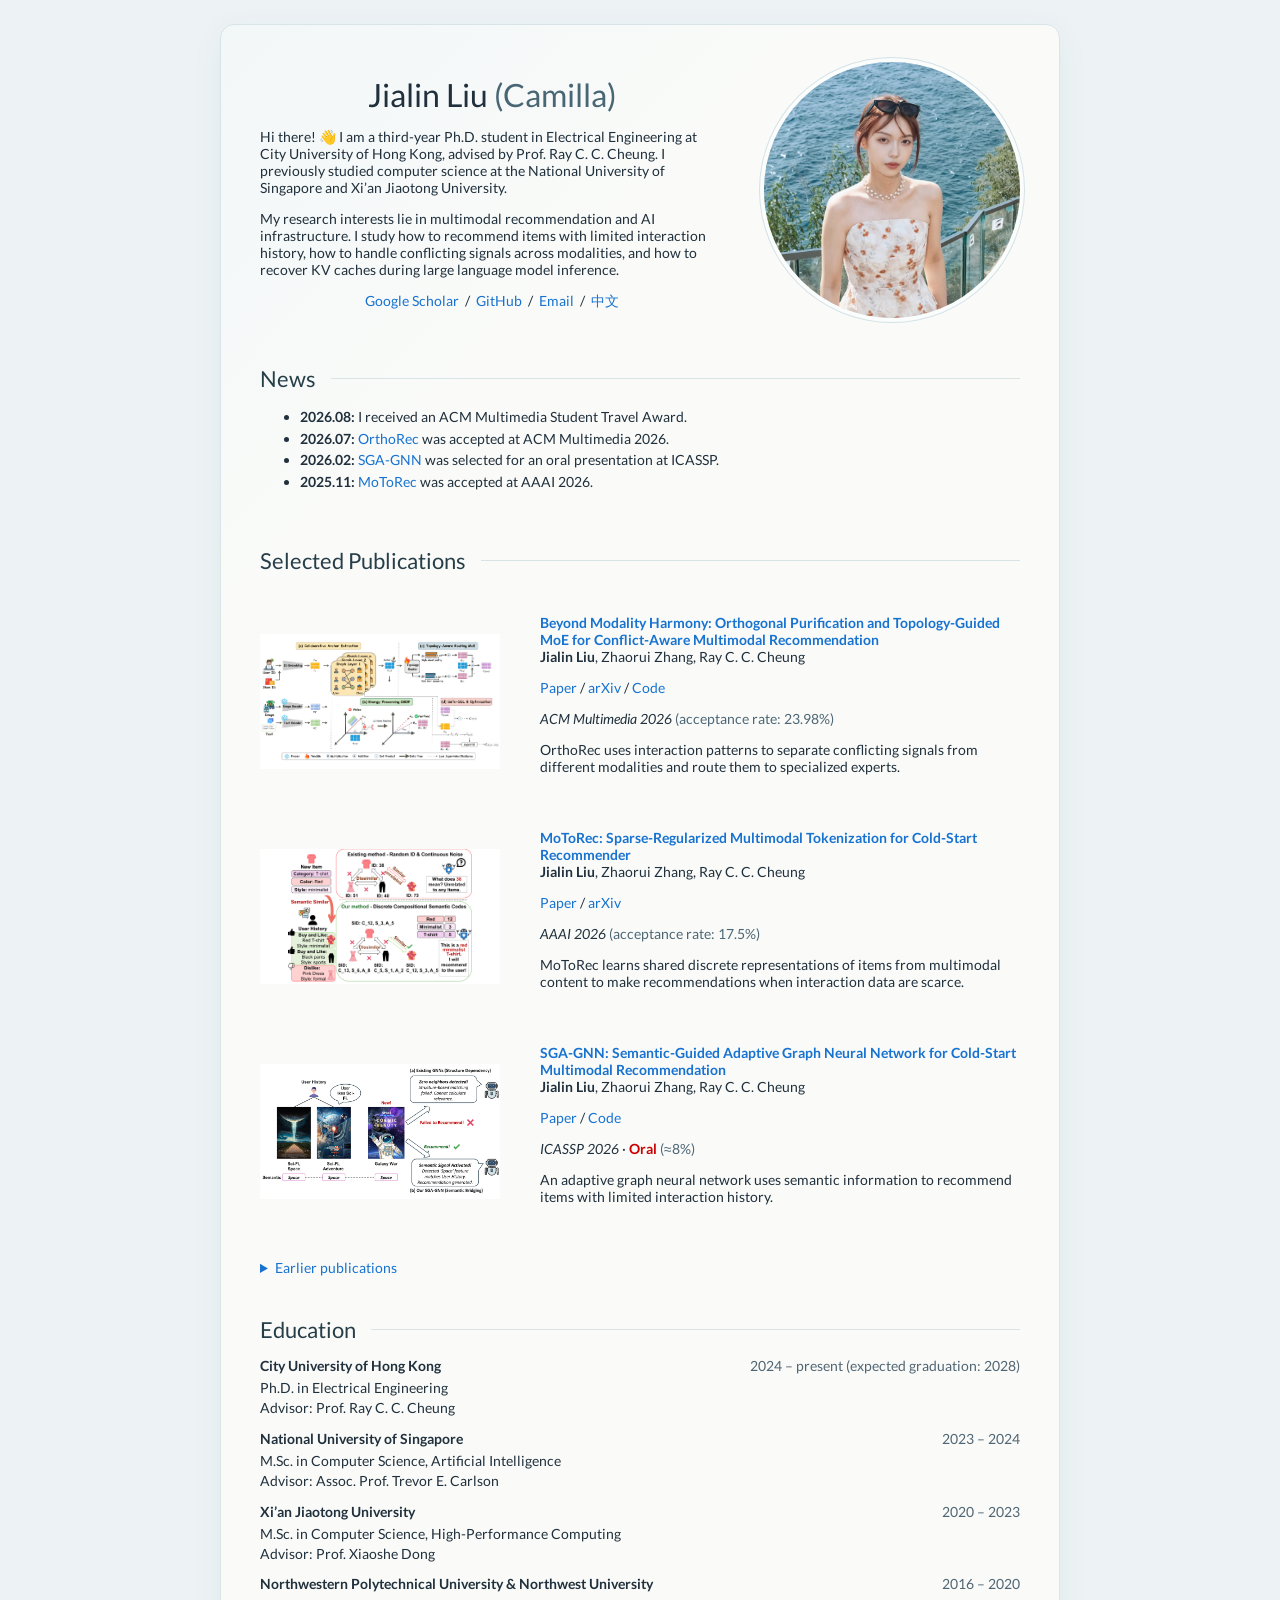
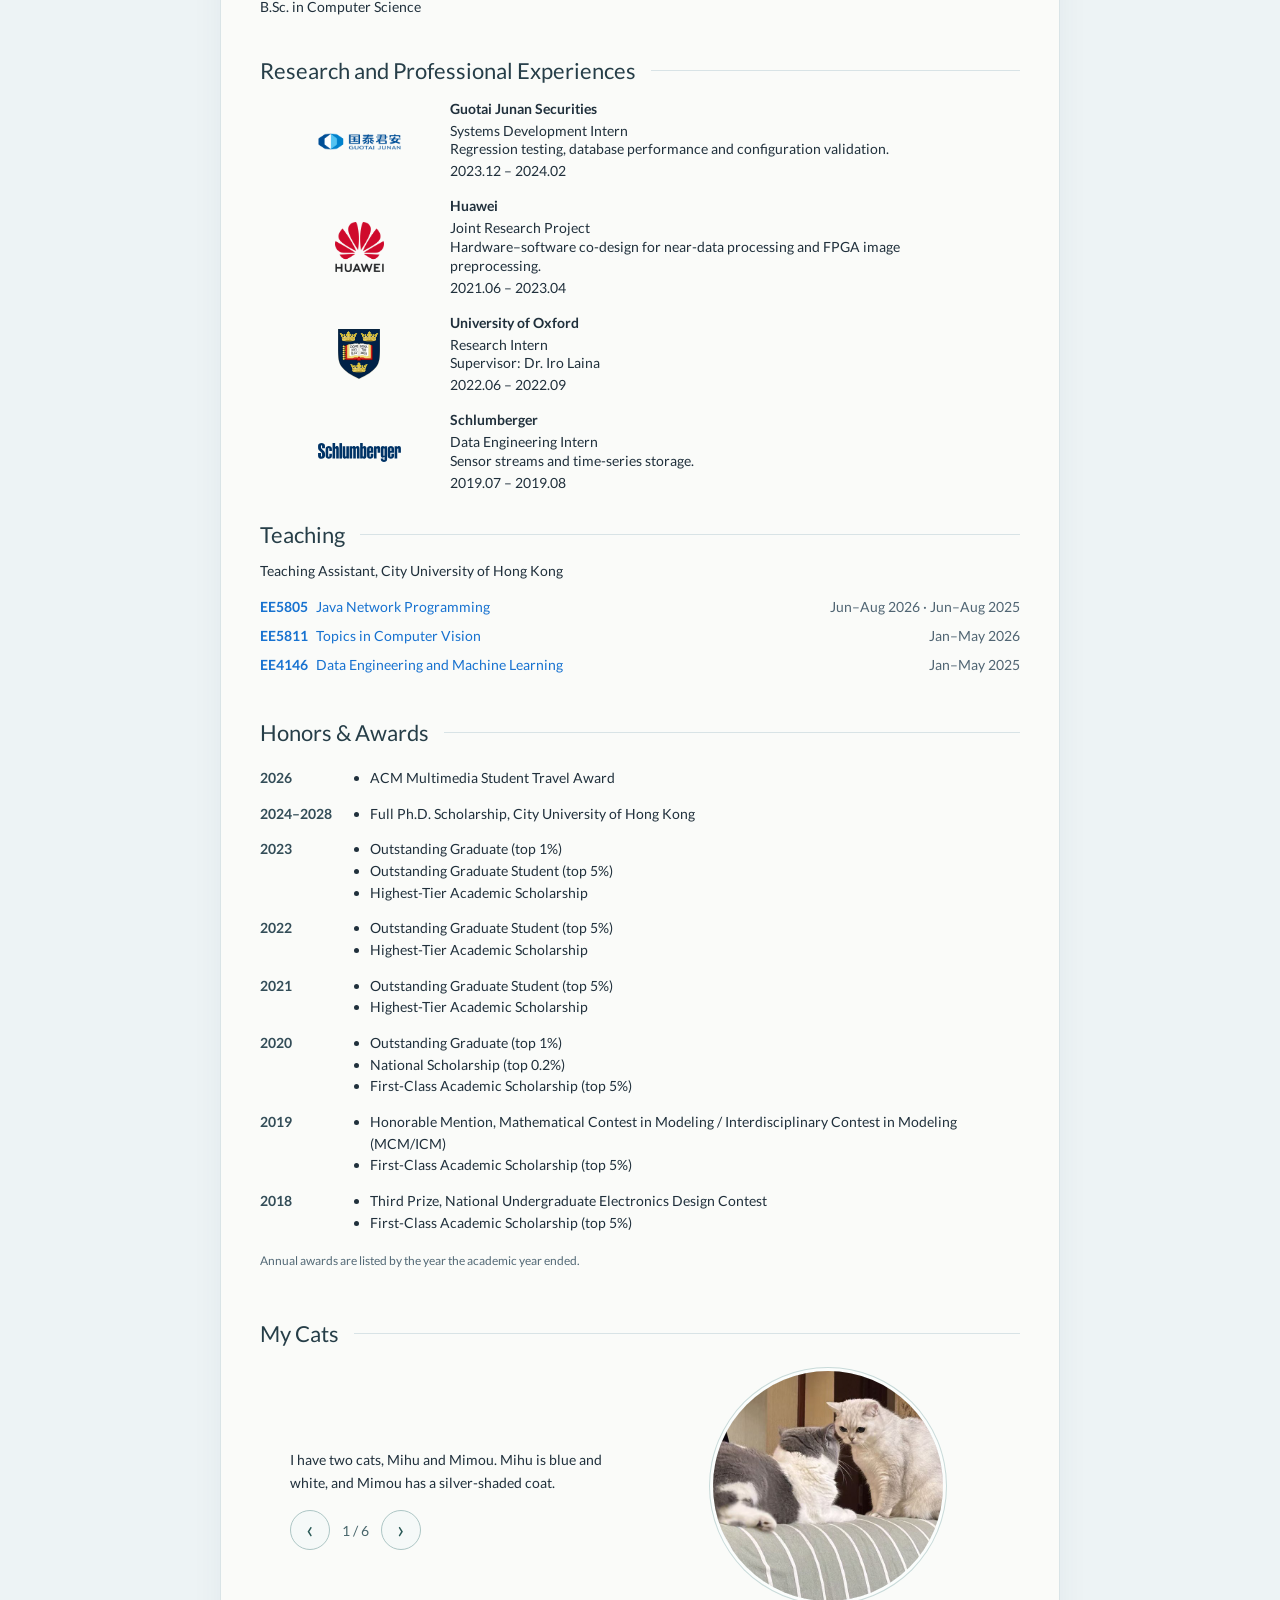
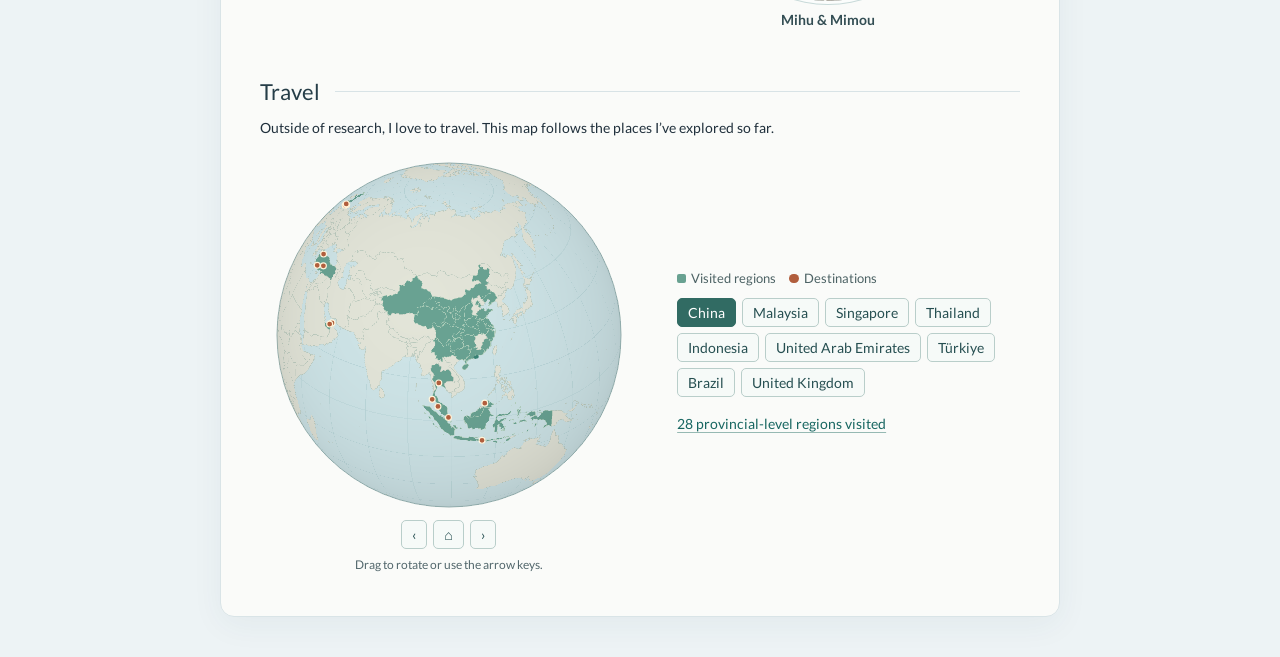
==== commit 52494fe9: "Clarify PhD timeline and education advisor titles" ====
--- a/index.html
+++ b/index.html
@@ -2,4 +2,4 @@
 <html lang="en"><head><meta charset="utf-8"><meta name="viewport" content="width=device-width, initial-scale=1">
 <meta name="author" content="Jialin Liu"><meta name="description" content="Jialin Liu's research, publications and academic background.">
 <title>Jialin Liu (Camilla) · Research &amp; Publications</title><link rel="stylesheet" href="site.css"><script defer src="language.js"></script><link rel="stylesheet" href="travel.css"><script defer src="travel.js"></script><link rel="stylesheet" href="cats.css"><script defer src="cats.js"></script>
-</head><body><main><table role="presentation" class="page"><tbody><tr><td><table role="presentation" class="hero"><tbody><tr><td class="intro"><h1 class="name">Jialin Liu <span>(Camilla)</span></h1><p><span class="en" lang="en">Hi there! 👋 I am a third-year Ph.D. student in Electrical Engineering at City University of Hong Kong, advised by Prof. Ray C. C. Cheung. I previously studied computer science at the National University of Singapore and Xi’an Jiaotong University.</span><span class="zh" lang="zh-CN">你好！👋 我在香港城市大学攻读电子工程博士学位，目前是博士三年级，导师为 Ray C. C. Cheung 教授。此前，我曾在新加坡国立大学和西安交通大学学习计算机科学。</span></p><p><span class="en" lang="en">My research interests lie in multimodal recommendation and AI infrastructure. I study how to recommend items with limited interaction history, how to handle conflicting signals across modalities, and how to recover KV caches during large language model inference.</span><span class="zh" lang="zh-CN">我的研究方向是多模态推荐与 AI 基础设施，关注交互历史有限的物品推荐、多模态信号冲突，以及大语言模型推理中的 KV 缓存恢复。</span></p><p class="center"><a href="https://scholar.google.com/citations?user=gSpO4y8AAAAJ">Google Scholar</a> &nbsp;/&nbsp; <a href="https://github.com/Camilla-jl">GitHub</a> &nbsp;/&nbsp; <a href="mailto:camilla.liu@my.cityu.edu.hk"><span class="en" lang="en">Email</span><span class="zh" lang="zh-CN">邮箱</span></a> &nbsp;/&nbsp; <button class="lang" type="button" lang="zh-CN" aria-label="切换为中文">中文</button></p></td><td class="portrait-td"><div class="portrait-circle"><img class="portrait" src="assets/portrait.jpg" alt="Jialin Liu (Camilla)" width="720" height="720"></div></td></tr></tbody></table><table role="presentation" class="section "><tbody><tr><td><h2><span class="en" lang="en">News</span><span class="zh" lang="zh-CN">动态</span></h2><ul><li><b>2026.08:</b> <span class="en" lang="en">I received an ACM Multimedia Student Travel Award.</span><span class="zh" lang="zh-CN">获 ACM Multimedia 学生差旅奖。</span></li><li><b>2026.07:</b> <span class="en" lang="en"><a href="#orthorec">OrthoRec</a> was accepted at ACM Multimedia 2026.</span><span class="zh" lang="zh-CN"><a href="#orthorec">OrthoRec</a> 获 ACM Multimedia 2026 录用。</span></li><li><b>2026.02:</b> <span class="en" lang="en"><a href="#sga">SGA-GNN</a> was selected for an oral presentation at ICASSP.</span><span class="zh" lang="zh-CN"><a href="#sga">SGA-GNN</a> 入选 ICASSP 口头报告。</span></li><li><b>2025.11:</b> <span class="en" lang="en"><a href="#motorec">MoToRec</a> was accepted at AAAI 2026.</span><span class="zh" lang="zh-CN"><a href="#motorec">MoToRec</a> 获 AAAI 2026 录用。</span></li></ul></td></tr></tbody></table><table role="presentation" class="section "><tbody><tr><td><h2><span class="en" lang="en">Selected Publications</span><span class="zh" lang="zh-CN">代表性论文</span></h2></td></tr></tbody></table><table role="presentation" class="papers"><tbody><tr id="orthorec"><td class="paper-img"><a class="paper-figure" href="assets/orthorec.png"><span class="one"><img src="assets/orthorec.png" alt="" width="240"></span><span class="sr-only"><span class="en" lang="en">Enlarge OrthoRec model architecture</span><span class="zh" lang="zh-CN">放大OrthoRec 模型架构</span></span></a></td><td class="paper-copy"><a href="https://doi.org/10.1145/3767308.3836499"><span class="papertitle">Beyond Modality Harmony: Orthogonal Purification and Topology-Guided MoE for Conflict-Aware Multimodal Recommendation</span></a><br><strong>Jialin Liu</strong>, Zhaorui Zhang, Ray C. C. Cheung<p><a href="https://doi.org/10.1145/3767308.3836499"><span class="en" lang="en">Paper</span><span class="zh" lang="zh-CN">论文</span></a> / <a href="https://arxiv.org/abs/2609.02152">arXiv</a> / <a href="https://github.com/Camilla-jl/Orthorec"><span class="en" lang="en">Code</span><span class="zh" lang="zh-CN">代码</span></a></p><em>ACM Multimedia 2026</em> <span class="rate"><span class="en" lang="en">(acceptance rate: 23.98%)</span><span class="zh" lang="zh-CN">（录用率：23.98%）</span></span><p><span class="en" lang="en">OrthoRec uses interaction patterns to separate conflicting signals from different modalities and route them to specialized experts.</span><span class="zh" lang="zh-CN">OrthoRec 利用用户与物品的交互结构分离不同模态中的冲突信号，并将表征分配给相应的专家。</span></p></td></tr><tr id="motorec"><td class="paper-img"><a class="paper-figure" href="assets/motorec-intro.png"><span class="one"><img src="assets/motorec-intro.png" alt="" width="240"></span><span class="sr-only"><span class="en" lang="en">Enlarge MoToRec comparison of continuous alignment and discrete codes</span><span class="zh" lang="zh-CN">放大MoToRec 连续对齐与离散编码对比</span></span></a></td><td class="paper-copy"><a href="https://doi.org/10.1609/aaai.v40i18.38558"><span class="papertitle">MoToRec: Sparse-Regularized Multimodal Tokenization for Cold-Start Recommender</span></a><br><strong>Jialin Liu</strong>, Zhaorui Zhang, Ray C. C. Cheung<p><a href="https://doi.org/10.1609/aaai.v40i18.38558"><span class="en" lang="en">Paper</span><span class="zh" lang="zh-CN">论文</span></a> / <a href="https://arxiv.org/abs/2602.11062">arXiv</a></p><em>AAAI 2026</em> <span class="rate"><span class="en" lang="en">(acceptance rate: 17.5%)</span><span class="zh" lang="zh-CN">（录用率：17.5%）</span></span><p><span class="en" lang="en">MoToRec learns shared discrete representations of items from multimodal content to make recommendations when interaction data are scarce.</span><span class="zh" lang="zh-CN">MoToRec 从多模态内容中学习物品共享的离散表征，用于交互数据稀少时的冷启动推荐。</span></p></td></tr><tr id="sga"><td class="paper-img"><a class="paper-figure" href="assets/sga-intro.png"><span class="one"><img src="assets/sga-intro.png" alt="" width="240"></span><span class="sr-only"><span class="en" lang="en">Enlarge SGA-GNN movie recommendation cold-start example</span><span class="zh" lang="zh-CN">放大SGA-GNN 电影推荐冷启动示例</span></span></a></td><td class="paper-copy"><a href="https://doi.org/10.1109/ICASSP55912.2026.11460514"><span class="papertitle">SGA-GNN: Semantic-Guided Adaptive Graph Neural Network for Cold-Start Multimodal Recommendation</span></a><br><strong>Jialin Liu</strong>, Zhaorui Zhang, Ray C. C. Cheung<p><a href="https://doi.org/10.1109/ICASSP55912.2026.11460514"><span class="en" lang="en">Paper</span><span class="zh" lang="zh-CN">论文</span></a> / <a href="https://github.com/Camilla-jl/SGA-GNN"><span class="en" lang="en">Code</span><span class="zh" lang="zh-CN">代码</span></a></p><em>ICASSP 2026</em> · <strong class="oral"><a href="https://www.cmsworkshops.com/ICASSP2026/view_paper.php?PaperNum=15662&amp;bare=1"><span class="en" lang="en">Oral</span><span class="zh" lang="zh-CN">口头报告</span></a></strong> <span class="rate">(≈8%)</span><p><span class="en" lang="en">An adaptive graph neural network uses semantic information to recommend items with limited interaction history.</span><span class="zh" lang="zh-CN">通过语义信息引导自适应图神经网络，为交互历史有限的物品学习推荐表征。</span></p></td></tr></tbody></table><table role="presentation" class="section "><tbody><tr><td><details><summary><span class="en" lang="en">Earlier publications</span><span class="zh" lang="zh-CN">早期论文</span></summary><p><b><a href="https://doi.org/10.1109/HPCC-DSS-SmartCity-DependSys53884.2021.00158">DMF-MPC: A Dual-Stage and Multi-Step Forecasting Model Based Cooling System Control Method for Data Center Energy Cost Minimization</a></b><br>Xinrui He, Weiduo Chen, Xiaoshe Dong, Qiang Wang, <strong>Jialin Liu</strong>, Fan Dong, Yuanqi Su. <em>IEEE HPCC 2021</em>, <a href="https://www.ieee-hpcc.org/2021/The%20Hyper-Intelligence%20Congress%202021-schedule.pdf#page=23"><span class="en" lang="en">Special Session 3</span><span class="zh" lang="zh-CN">专题分会 3</span></a>.</p><p><b>Process Modeling Technology of Ancient Architecture with 3D Structure</b><br><strong>Jialin Liu</strong>, Hua Shi. <em>Electronic Technology and Software Engineering</em>, 2019.</p></details></td></tr></tbody></table><table role="presentation" class="section "><tbody><tr><td><section id="education"><h2><span class="en" lang="en">Education</span><span class="zh" lang="zh-CN">教育背景</span></h2><ul class="education-list"><li><div class="school-heading"><strong><span class="en" lang="en">City University of Hong Kong</span><span class="zh" lang="zh-CN">香港城市大学</span></strong><span class="school-dates">2024 – <span class="en" lang="en">present</span><span class="zh" lang="zh-CN">至今</span></span></div><p><span class="en" lang="en">Ph.D. in Electrical Engineering (expected 2028)<br>Advisor: Ray C. C. Cheung</span><span class="zh" lang="zh-CN">电子工程博士（预计 2028 年毕业）<br>导师：Ray C. C. Cheung</span></p></li><li><div class="school-heading"><strong><span class="en" lang="en">National University of Singapore</span><span class="zh" lang="zh-CN">新加坡国立大学</span></strong><span class="school-dates">2023 – 2024</span></div><p><span class="en" lang="en">M.Sc. in Computer Science, Artificial Intelligence<br>Advisor: Trevor E. Carlson</span><span class="zh" lang="zh-CN">计算机科学硕士，人工智能方向<br>导师：Trevor E. Carlson</span></p></li><li><div class="school-heading"><strong><span class="en" lang="en">Xi’an Jiaotong University</span><span class="zh" lang="zh-CN">西安交通大学</span></strong><span class="school-dates">2020 – 2023</span></div><p><span class="en" lang="en">M.Sc. in Computer Science, High-Performance Computing<br>Advisor: Xiaoshe Dong</span><span class="zh" lang="zh-CN">计算机科学硕士，高性能计算方向<br>导师：董小社</span></p></li><li><div class="school-heading"><strong><span class="en" lang="en">Northwestern Polytechnical University &amp; Northwest University</span><span class="zh" lang="zh-CN">西北工业大学 &amp; 西北大学</span></strong><span class="school-dates">2016 – 2020</span></div><p><span class="en" lang="en">B.Sc. in Computer Science</span><span class="zh" lang="zh-CN">计算机科学学士</span></p></li></ul></section></td></tr></tbody></table><table role="presentation" class="section institution-heading"><tbody><tr><td><h2><span class="en" lang="en">Research and Professional Experiences</span><span class="zh" lang="zh-CN">科研与实习经历</span></h2></td></tr></tbody></table><table role="presentation" class="institutions"><tbody><tr><td class="institution-mark"><img class="school-logo" src="assets/org-guotai.png" alt=""></td><td><b><span class="en" lang="en">Guotai Junan Securities</span><span class="zh" lang="zh-CN">国泰君安证券</span></b><p><span class="en" lang="en">Systems Development Intern<br>Regression testing, database performance and configuration validation.</span><span class="zh" lang="zh-CN">系统开发实习生<br>自动化回归测试、数据库性能优化与配置校验。</span></p>2023.12 – 2024.02</td></tr><tr><td class="institution-mark"><img class="school-logo" src="assets/org-huawei.png" alt=""></td><td><b><span class="en" lang="en">Huawei</span><span class="zh" lang="zh-CN">华为</span></b><p><span class="en" lang="en">Joint Research Project<br>Hardware–software co-design for near-data processing and FPGA image preprocessing.</span><span class="zh" lang="zh-CN">联合研究项目<br>面向近数据处理的软硬件协同设计与 FPGA 图像预处理。</span></p>2021.06 – 2023.04</td></tr><tr><td class="institution-mark"><img class="school-logo" src="assets/edu-oxford.svg" alt=""></td><td><b><span class="en" lang="en">University of Oxford</span><span class="zh" lang="zh-CN">牛津大学</span></b><p><span class="en" lang="en">Research Intern<br>Supervisor: Dr. Iro Laina</span><span class="zh" lang="zh-CN">研究实习生<br>导师：Iro Laina 博士</span></p>2022.06 – 2022.09</td></tr><tr><td class="institution-mark"><img class="school-logo" src="assets/org-schlumberger.svg" alt=""></td><td><b><span class="en" lang="en">Schlumberger</span><span class="zh" lang="zh-CN">北方斯伦贝谢</span></b><p><span class="en" lang="en">Data Engineering Intern<br>Sensor streams and time-series storage.</span><span class="zh" lang="zh-CN">数据工程实习生<br>传感器数据流与时序数据存储。</span></p>2019.07 – 2019.08</td></tr></tbody></table><table role="presentation" class="section "><tbody><tr><td><section id="teaching"><h2><span class="en" lang="en">Teaching</span><span class="zh" lang="zh-CN">助教经历</span></h2><p><span class="en" lang="en">Teaching Assistant, City University of Hong Kong</span><span class="zh" lang="zh-CN">香港城市大学 · 课程助教</span></p><ul class="teaching-courses"><li><a href="https://www.cityu.edu.hk/catalogue/pg/202526/course/EE5805.htm"><b>EE5805</b> <span class="en" lang="en">Java Network Programming</span><span class="zh" lang="zh-CN">Java 网络编程</span></a><span class="teaching-dates"><span class="en" lang="en">Jun–Aug 2026 · Jun–Aug 2025</span><span class="zh" lang="zh-CN">2026 年 6–8 月、2025 年 6–8 月</span></span></li><li><a href="https://www.cityu.edu.hk/catalogue/pg/202526/course/EE5811.htm"><b>EE5811</b> <span class="en" lang="en">Topics in Computer Vision</span><span class="zh" lang="zh-CN">计算机视觉专题</span></a><span class="teaching-dates"><span class="en" lang="en">Jan–May 2026</span><span class="zh" lang="zh-CN">2026 年 1–5 月</span></span></li><li><a href="https://www.cityu.edu.hk/catalogue/ug/202425/course/EE4146.htm"><b>EE4146</b> <span class="en" lang="en">Data Engineering and Machine Learning</span><span class="zh" lang="zh-CN">数据工程与机器学习</span></a><span class="teaching-dates"><span class="en" lang="en">Jan–May 2025</span><span class="zh" lang="zh-CN">2025 年 1–5 月</span></span></li></ul></section></td></tr></tbody></table><table role="presentation" class="section "><tbody><tr><td><h2><span class="en" lang="en">Honors &amp; Awards</span><span class="zh" lang="zh-CN">荣誉与奖项</span></h2><dl class="awards"><div class="award-year"><dt>2026</dt><dd><ul><li><span class="en" lang="en">ACM Multimedia Student Travel Award</span><span class="zh" lang="zh-CN">ACM Multimedia 学生差旅奖</span></li></ul></dd></div><div class="award-year"><dt>2024–2028</dt><dd><ul><li><span class="en" lang="en">Full Ph.D. Scholarship, City University of Hong Kong</span><span class="zh" lang="zh-CN">香港城市大学博士全额奖学金</span></li></ul></dd></div><div class="award-year"><dt>2023</dt><dd><ul><li><span class="en" lang="en">Outstanding Graduate (top 1%)</span><span class="zh" lang="zh-CN">优秀毕业生（1%）</span></li><li><span class="en" lang="en">Outstanding Graduate Student (top 5%)</span><span class="zh" lang="zh-CN">优秀研究生（前 5%）</span></li><li><span class="en" lang="en">Highest-Tier Academic Scholarship</span><span class="zh" lang="zh-CN">特等学业奖学金</span></li></ul></dd></div><div class="award-year"><dt>2022</dt><dd><ul><li><span class="en" lang="en">Outstanding Graduate Student (top 5%)</span><span class="zh" lang="zh-CN">优秀研究生（前 5%）</span></li><li><span class="en" lang="en">Highest-Tier Academic Scholarship</span><span class="zh" lang="zh-CN">特等学业奖学金</span></li></ul></dd></div><div class="award-year"><dt>2021</dt><dd><ul><li><span class="en" lang="en">Outstanding Graduate Student (top 5%)</span><span class="zh" lang="zh-CN">优秀研究生（前 5%）</span></li><li><span class="en" lang="en">Highest-Tier Academic Scholarship</span><span class="zh" lang="zh-CN">特等学业奖学金</span></li></ul></dd></div><div class="award-year"><dt>2020</dt><dd><ul><li><span class="en" lang="en">Outstanding Graduate (top 1%)</span><span class="zh" lang="zh-CN">优秀毕业生（1%）</span></li><li><span class="en" lang="en">National Scholarship (top 0.2%)</span><span class="zh" lang="zh-CN">国家奖学金（0.2%）</span></li><li><span class="en" lang="en">First-Class Academic Scholarship (top 5%)</span><span class="zh" lang="zh-CN">一等学业奖学金（5%）</span></li></ul></dd></div><div class="award-year"><dt>2019</dt><dd><ul><li><span class="en" lang="en">Honorable Mention, Mathematical Contest in Modeling / Interdisciplinary Contest in Modeling (MCM/ICM)</span><span class="zh" lang="zh-CN">美国大学生数学建模竞赛（MCM/ICM）H 奖</span></li><li><span class="en" lang="en">First-Class Academic Scholarship (top 5%)</span><span class="zh" lang="zh-CN">一等学业奖学金（5%）</span></li></ul></dd></div><div class="award-year"><dt>2018</dt><dd><ul><li><span class="en" lang="en">Third Prize, National Undergraduate Electronics Design Contest</span><span class="zh" lang="zh-CN">全国大学生电子设计竞赛三等奖</span></li><li><span class="en" lang="en">First-Class Academic Scholarship (top 5%)</span><span class="zh" lang="zh-CN">一等学业奖学金（5%）</span></li></ul></dd></div></dl><p class="year-note"><span class="en" lang="en">Annual awards are listed by the year the academic year ended.</span><span class="zh" lang="zh-CN">按学年评选的奖项以学年结束年份列示。</span></p></td></tr></tbody></table><table role="presentation" class="section "><tbody><tr><td><section id="cats"><h2><span class="en" lang="en">My Cats</span><span class="zh" lang="zh-CN">我的两只猫</span></h2><div class="cat-album"><p class="cat-intro"><span class="en" lang="en">I have two cats, Mihu and Mimou. Mihu is blue and white, and Mimou has a silver-shaded coat.</span><span class="zh" lang="zh-CN">我有两只猫。蓝白色的是 Mihu，银渐层是 Mimou。</span></p><div id="cat-photos" class="cat-track" tabindex="0" aria-label="Cat photos"><figure class="cat-slide"><img src="assets/cats/together.jpg" width="640" height="640" loading="lazy" decoding="async" alt="The two cats face each other on the striped sofa." data-alt-zh="两只猫在条纹沙发靠背上面对面。"><figcaption><span class="en" lang="en">Mihu &amp; Mimou</span><span class="zh" lang="zh-CN">Mihu 和 Mimou</span></figcaption></figure><figure class="cat-slide"><img src="assets/cats/mihu-portrait.jpg" width="640" height="640" loading="lazy" decoding="async" alt="Mihu rests both front paws on a striped cushion." data-alt-zh="Mihu 把两只前爪并排搭在条纹软垫上。"><figcaption><span class="en" lang="en">Mihu</span><span class="zh" lang="zh-CN">Mihu</span></figcaption></figure><figure class="cat-slide"><img src="assets/cats/mimou-portrait.jpg" width="640" height="640" loading="lazy" decoding="async" alt="Mimou looks up from the wooden floor." data-alt-zh="Mimou 趴在木地板上，抬头看向镜头。"><figcaption><span class="en" lang="en">Mimou</span><span class="zh" lang="zh-CN">Mimou</span></figcaption></figure><figure class="cat-slide"><img src="assets/cats/mihu-walk.jpg" width="640" height="640" loading="lazy" decoding="async" alt="Mihu steps out from under a chair." data-alt-zh="Mihu 从椅子下面探头走出来。"><figcaption><span class="en" lang="en">Mihu</span><span class="zh" lang="zh-CN">Mihu</span></figcaption></figure><figure class="cat-slide"><img src="assets/cats/mimou-floor.jpg" width="640" height="640" loading="lazy" decoding="async" alt="Mimou lies belly-up with curled paws." data-alt-zh="Mimou 仰躺在地板上，蜷着爪子。"><figcaption><span class="en" lang="en">Mimou</span><span class="zh" lang="zh-CN">Mimou</span></figcaption></figure><figure class="cat-slide"><img src="assets/cats/mihu-table.jpg" width="640" height="640" loading="lazy" decoding="async" alt="Mihu sits on the table beside a paper cup." data-alt-zh="Mihu 坐在桌上，旁边放着一个纸杯。"><figcaption><span class="en" lang="en">Mihu</span><span class="zh" lang="zh-CN">Mihu</span></figcaption></figure></div><div class="cat-nav" hidden><button type="button" data-cat-step="-1" aria-controls="cat-photos"><span aria-hidden="true">‹</span><span class="sr-only"><span class="en" lang="en">Previous photo</span><span class="zh" lang="zh-CN">上一张照片</span></span></button><span id="cat-status" aria-live="polite" aria-atomic="true">1 / 6</span><button type="button" data-cat-step="1" aria-controls="cat-photos"><span aria-hidden="true">›</span><span class="sr-only"><span class="en" lang="en">Next photo</span><span class="zh" lang="zh-CN">下一张照片</span></span></button></div></div></section></td></tr></tbody></table><table role="presentation" class="section "><tbody><tr><td><section id="travel"><h2><span class="en" lang="en">Travel</span><span class="zh" lang="zh-CN">旅行足迹</span></h2><p><span class="en" lang="en">Outside of research, I love to travel. This map follows the places I’ve explored so far.</span><span class="zh" lang="zh-CN">做研究之余，我喜欢旅行。把走过的地方一一点亮，下一站还在探索中。</span></p><div class="travel-atlas"><div class="travel-map-frame"><canvas id="travel-globe" width="420" height="420" tabindex="0" aria-label="Interactive travel globe" aria-describedby="travel-instructions"></canvas><div class="travel-controls"><button type="button" data-travel-rotate="left"><span aria-hidden="true">‹</span><span class="sr-only"><span class="en" lang="en">Rotate left</span><span class="zh" lang="zh-CN">向左旋转</span></span></button><button type="button" data-travel-rotate="home"><span aria-hidden="true">⌂</span><span class="sr-only"><span class="en" lang="en">Reset view</span><span class="zh" lang="zh-CN">回到初始视角</span></span></button><button type="button" data-travel-rotate="right"><span aria-hidden="true">›</span><span class="sr-only"><span class="en" lang="en">Rotate right</span><span class="zh" lang="zh-CN">向右旋转</span></span></button></div><p class="travel-map-hint" id="travel-instructions"><span class="en" lang="en">Drag to rotate or use the arrow keys.</span><span class="zh" lang="zh-CN">拖动地球或使用方向键旋转。</span></p></div><div class="travel-places"><div class="travel-key" aria-hidden="true"><span><span class="en" lang="en">Visited regions</span><span class="zh" lang="zh-CN">到访地区</span></span><span><span class="en" lang="en">Destinations</span><span class="zh" lang="zh-CN">目的地</span></span></div><div class="travel-region-list"><button type="button" data-travel-region="CN" aria-pressed="true"><span class="en" lang="en">China</span><span class="zh" lang="zh-CN">中国</span></button><button type="button" data-travel-region="MY" aria-pressed="false"><span class="en" lang="en">Malaysia</span><span class="zh" lang="zh-CN">马来西亚</span></button><button type="button" data-travel-region="SG" aria-pressed="false"><span class="en" lang="en">Singapore</span><span class="zh" lang="zh-CN">新加坡</span></button><button type="button" data-travel-region="TH" aria-pressed="false"><span class="en" lang="en">Thailand</span><span class="zh" lang="zh-CN">泰国</span></button><button type="button" data-travel-region="ID" aria-pressed="false"><span class="en" lang="en">Indonesia</span><span class="zh" lang="zh-CN">印度尼西亚</span></button><button type="button" data-travel-region="AE" aria-pressed="false"><span class="en" lang="en">United Arab Emirates</span><span class="zh" lang="zh-CN">阿联酋</span></button><button type="button" data-travel-region="TR" aria-pressed="false"><span class="en" lang="en">Türkiye</span><span class="zh" lang="zh-CN">土耳其</span></button><button type="button" data-travel-region="BR" aria-pressed="false"><span class="en" lang="en">Brazil</span><span class="zh" lang="zh-CN">巴西</span></button><button type="button" data-travel-region="GB" aria-pressed="false"><span class="en" lang="en">United Kingdom</span><span class="zh" lang="zh-CN">英国</span></button></div><p id="travel-selection" aria-live="polite"></p></div></div><noscript><style>#travel .travel-atlas{display:none}</style><ul><li><span class="en" lang="en">China · 28 provincial-level regions</span><span class="zh" lang="zh-CN">中国 · 28 个省级行政区</span></li><li><span class="en" lang="en">Malaysia · Penang and Kota Kinabalu</span><span class="zh" lang="zh-CN">马来西亚 · 槟城、亚庇</span></li><li><span class="en" lang="en">Singapore</span><span class="zh" lang="zh-CN">新加坡</span></li><li><span class="en" lang="en">Thailand · Bangkok and Phuket</span><span class="zh" lang="zh-CN">泰国 · 曼谷、普吉岛</span></li><li><span class="en" lang="en">Indonesia · Bali</span><span class="zh" lang="zh-CN">印度尼西亚 · 巴厘岛</span></li><li><span class="en" lang="en">United Arab Emirates · Dubai and Abu Dhabi</span><span class="zh" lang="zh-CN">阿联酋 · 迪拜、阿布扎比</span></li><li><span class="en" lang="en">Türkiye · Istanbul, Antalya and Cappadocia</span><span class="zh" lang="zh-CN">土耳其 · 伊斯坦布尔、安塔利亚、卡帕多奇亚</span></li><li><span class="en" lang="en">Brazil · Rio de Janeiro</span><span class="zh" lang="zh-CN">巴西 · 里约热内卢</span></li><li><span class="en" lang="en">United Kingdom · London, Cambridge and Oxford</span><span class="zh" lang="zh-CN">英国 · 伦敦、剑桥、牛津</span></li></ul></noscript></section></td></tr></tbody></table></td></tr></tbody></table></main></body></html>+</head><body><main><table role="presentation" class="page"><tbody><tr><td><table role="presentation" class="hero"><tbody><tr><td class="intro"><h1 class="name">Jialin Liu <span>(Camilla)</span></h1><p><span class="en" lang="en">Hi there! 👋 I am a third-year Ph.D. student in Electrical Engineering at City University of Hong Kong, advised by Prof. Ray C. C. Cheung. I previously studied computer science at the National University of Singapore and Xi’an Jiaotong University.</span><span class="zh" lang="zh-CN">你好！👋 我在香港城市大学攻读电子工程博士学位，目前是博士三年级，导师为 Ray C. C. Cheung 教授。此前，我曾在新加坡国立大学和西安交通大学学习计算机科学。</span></p><p><span class="en" lang="en">My research interests lie in multimodal recommendation and AI infrastructure. I study how to recommend items with limited interaction history, how to handle conflicting signals across modalities, and how to recover KV caches during large language model inference.</span><span class="zh" lang="zh-CN">我的研究方向是多模态推荐与 AI 基础设施，关注交互历史有限的物品推荐、多模态信号冲突，以及大语言模型推理中的 KV 缓存恢复。</span></p><p class="center"><a href="https://scholar.google.com/citations?user=gSpO4y8AAAAJ">Google Scholar</a> &nbsp;/&nbsp; <a href="https://github.com/Camilla-jl">GitHub</a> &nbsp;/&nbsp; <a href="mailto:camilla.liu@my.cityu.edu.hk"><span class="en" lang="en">Email</span><span class="zh" lang="zh-CN">邮箱</span></a> &nbsp;/&nbsp; <button class="lang" type="button" lang="zh-CN" aria-label="切换为中文">中文</button></p></td><td class="portrait-td"><div class="portrait-circle"><img class="portrait" src="assets/portrait.jpg" alt="Jialin Liu (Camilla)" width="720" height="720"></div></td></tr></tbody></table><table role="presentation" class="section "><tbody><tr><td><h2><span class="en" lang="en">News</span><span class="zh" lang="zh-CN">动态</span></h2><ul><li><b>2026.08:</b> <span class="en" lang="en">I received an ACM Multimedia Student Travel Award.</span><span class="zh" lang="zh-CN">获 ACM Multimedia 学生差旅奖。</span></li><li><b>2026.07:</b> <span class="en" lang="en"><a href="#orthorec">OrthoRec</a> was accepted at ACM Multimedia 2026.</span><span class="zh" lang="zh-CN"><a href="#orthorec">OrthoRec</a> 获 ACM Multimedia 2026 录用。</span></li><li><b>2026.02:</b> <span class="en" lang="en"><a href="#sga">SGA-GNN</a> was selected for an oral presentation at ICASSP.</span><span class="zh" lang="zh-CN"><a href="#sga">SGA-GNN</a> 入选 ICASSP 口头报告。</span></li><li><b>2025.11:</b> <span class="en" lang="en"><a href="#motorec">MoToRec</a> was accepted at AAAI 2026.</span><span class="zh" lang="zh-CN"><a href="#motorec">MoToRec</a> 获 AAAI 2026 录用。</span></li></ul></td></tr></tbody></table><table role="presentation" class="section "><tbody><tr><td><h2><span class="en" lang="en">Selected Publications</span><span class="zh" lang="zh-CN">代表性论文</span></h2></td></tr></tbody></table><table role="presentation" class="papers"><tbody><tr id="orthorec"><td class="paper-img"><a class="paper-figure" href="assets/orthorec.png"><span class="one"><img src="assets/orthorec.png" alt="" width="240"></span><span class="sr-only"><span class="en" lang="en">Enlarge OrthoRec model architecture</span><span class="zh" lang="zh-CN">放大OrthoRec 模型架构</span></span></a></td><td class="paper-copy"><a href="https://doi.org/10.1145/3767308.3836499"><span class="papertitle">Beyond Modality Harmony: Orthogonal Purification and Topology-Guided MoE for Conflict-Aware Multimodal Recommendation</span></a><br><strong>Jialin Liu</strong>, Zhaorui Zhang, Ray C. C. Cheung<p><a href="https://doi.org/10.1145/3767308.3836499"><span class="en" lang="en">Paper</span><span class="zh" lang="zh-CN">论文</span></a> / <a href="https://arxiv.org/abs/2609.02152">arXiv</a> / <a href="https://github.com/Camilla-jl/Orthorec"><span class="en" lang="en">Code</span><span class="zh" lang="zh-CN">代码</span></a></p><em>ACM Multimedia 2026</em> <span class="rate"><span class="en" lang="en">(acceptance rate: 23.98%)</span><span class="zh" lang="zh-CN">（录用率：23.98%）</span></span><p><span class="en" lang="en">OrthoRec uses interaction patterns to separate conflicting signals from different modalities and route them to specialized experts.</span><span class="zh" lang="zh-CN">OrthoRec 利用用户与物品的交互结构分离不同模态中的冲突信号，并将表征分配给相应的专家。</span></p></td></tr><tr id="motorec"><td class="paper-img"><a class="paper-figure" href="assets/motorec-intro.png"><span class="one"><img src="assets/motorec-intro.png" alt="" width="240"></span><span class="sr-only"><span class="en" lang="en">Enlarge MoToRec comparison of continuous alignment and discrete codes</span><span class="zh" lang="zh-CN">放大MoToRec 连续对齐与离散编码对比</span></span></a></td><td class="paper-copy"><a href="https://doi.org/10.1609/aaai.v40i18.38558"><span class="papertitle">MoToRec: Sparse-Regularized Multimodal Tokenization for Cold-Start Recommender</span></a><br><strong>Jialin Liu</strong>, Zhaorui Zhang, Ray C. C. Cheung<p><a href="https://doi.org/10.1609/aaai.v40i18.38558"><span class="en" lang="en">Paper</span><span class="zh" lang="zh-CN">论文</span></a> / <a href="https://arxiv.org/abs/2602.11062">arXiv</a></p><em>AAAI 2026</em> <span class="rate"><span class="en" lang="en">(acceptance rate: 17.5%)</span><span class="zh" lang="zh-CN">（录用率：17.5%）</span></span><p><span class="en" lang="en">MoToRec learns shared discrete representations of items from multimodal content to make recommendations when interaction data are scarce.</span><span class="zh" lang="zh-CN">MoToRec 从多模态内容中学习物品共享的离散表征，用于交互数据稀少时的冷启动推荐。</span></p></td></tr><tr id="sga"><td class="paper-img"><a class="paper-figure" href="assets/sga-intro.png"><span class="one"><img src="assets/sga-intro.png" alt="" width="240"></span><span class="sr-only"><span class="en" lang="en">Enlarge SGA-GNN movie recommendation cold-start example</span><span class="zh" lang="zh-CN">放大SGA-GNN 电影推荐冷启动示例</span></span></a></td><td class="paper-copy"><a href="https://doi.org/10.1109/ICASSP55912.2026.11460514"><span class="papertitle">SGA-GNN: Semantic-Guided Adaptive Graph Neural Network for Cold-Start Multimodal Recommendation</span></a><br><strong>Jialin Liu</strong>, Zhaorui Zhang, Ray C. C. Cheung<p><a href="https://doi.org/10.1109/ICASSP55912.2026.11460514"><span class="en" lang="en">Paper</span><span class="zh" lang="zh-CN">论文</span></a> / <a href="https://github.com/Camilla-jl/SGA-GNN"><span class="en" lang="en">Code</span><span class="zh" lang="zh-CN">代码</span></a></p><em>ICASSP 2026</em> · <strong class="oral"><a href="https://www.cmsworkshops.com/ICASSP2026/view_paper.php?PaperNum=15662&amp;bare=1"><span class="en" lang="en">Oral</span><span class="zh" lang="zh-CN">口头报告</span></a></strong> <span class="rate">(≈8%)</span><p><span class="en" lang="en">An adaptive graph neural network uses semantic information to recommend items with limited interaction history.</span><span class="zh" lang="zh-CN">通过语义信息引导自适应图神经网络，为交互历史有限的物品学习推荐表征。</span></p></td></tr></tbody></table><table role="presentation" class="section "><tbody><tr><td><details><summary><span class="en" lang="en">Earlier publications</span><span class="zh" lang="zh-CN">早期论文</span></summary><p><b><a href="https://doi.org/10.1109/HPCC-DSS-SmartCity-DependSys53884.2021.00158">DMF-MPC: A Dual-Stage and Multi-Step Forecasting Model Based Cooling System Control Method for Data Center Energy Cost Minimization</a></b><br>Xinrui He, Weiduo Chen, Xiaoshe Dong, Qiang Wang, <strong>Jialin Liu</strong>, Fan Dong, Yuanqi Su. <em>IEEE HPCC 2021</em>, <a href="https://www.ieee-hpcc.org/2021/The%20Hyper-Intelligence%20Congress%202021-schedule.pdf#page=23"><span class="en" lang="en">Special Session 3</span><span class="zh" lang="zh-CN">专题分会 3</span></a>.</p><p><b>Process Modeling Technology of Ancient Architecture with 3D Structure</b><br><strong>Jialin Liu</strong>, Hua Shi. <em>Electronic Technology and Software Engineering</em>, 2019.</p></details></td></tr></tbody></table><table role="presentation" class="section "><tbody><tr><td><section id="education"><h2><span class="en" lang="en">Education</span><span class="zh" lang="zh-CN">教育背景</span></h2><ul class="education-list"><li><div class="school-heading"><strong><span class="en" lang="en">City University of Hong Kong</span><span class="zh" lang="zh-CN">香港城市大学</span></strong><span class="school-dates">2024 – <span class="en" lang="en">present (expected graduation: 2028)</span><span class="zh" lang="zh-CN">至今（预计 2028 年毕业）</span></span></div><p><span class="en" lang="en">Ph.D. in Electrical Engineering<br>Advisor: Prof. Ray C. C. Cheung</span><span class="zh" lang="zh-CN">电子工程博士<br>导师：Ray C. C. Cheung 教授</span></p></li><li><div class="school-heading"><strong><span class="en" lang="en">National University of Singapore</span><span class="zh" lang="zh-CN">新加坡国立大学</span></strong><span class="school-dates">2023 – 2024</span></div><p><span class="en" lang="en">M.Sc. in Computer Science, Artificial Intelligence<br>Advisor: Assoc. Prof. Trevor E. Carlson</span><span class="zh" lang="zh-CN">计算机科学硕士，人工智能方向<br>导师：Trevor E. Carlson 副教授</span></p></li><li><div class="school-heading"><strong><span class="en" lang="en">Xi’an Jiaotong University</span><span class="zh" lang="zh-CN">西安交通大学</span></strong><span class="school-dates">2020 – 2023</span></div><p><span class="en" lang="en">M.Sc. in Computer Science, High-Performance Computing<br>Advisor: Prof. Xiaoshe Dong</span><span class="zh" lang="zh-CN">计算机科学硕士，高性能计算方向<br>导师：董小社教授</span></p></li><li><div class="school-heading"><strong><span class="en" lang="en">Northwestern Polytechnical University &amp; Northwest University</span><span class="zh" lang="zh-CN">西北工业大学 &amp; 西北大学</span></strong><span class="school-dates">2016 – 2020</span></div><p><span class="en" lang="en">B.Sc. in Computer Science</span><span class="zh" lang="zh-CN">计算机科学学士</span></p></li></ul></section></td></tr></tbody></table><table role="presentation" class="section institution-heading"><tbody><tr><td><h2><span class="en" lang="en">Research and Professional Experiences</span><span class="zh" lang="zh-CN">科研与实习经历</span></h2></td></tr></tbody></table><table role="presentation" class="institutions"><tbody><tr><td class="institution-mark"><img class="school-logo" src="assets/org-guotai.png" alt=""></td><td><b><span class="en" lang="en">Guotai Junan Securities</span><span class="zh" lang="zh-CN">国泰君安证券</span></b><p><span class="en" lang="en">Systems Development Intern<br>Regression testing, database performance and configuration validation.</span><span class="zh" lang="zh-CN">系统开发实习生<br>自动化回归测试、数据库性能优化与配置校验。</span></p>2023.12 – 2024.02</td></tr><tr><td class="institution-mark"><img class="school-logo" src="assets/org-huawei.png" alt=""></td><td><b><span class="en" lang="en">Huawei</span><span class="zh" lang="zh-CN">华为</span></b><p><span class="en" lang="en">Joint Research Project<br>Hardware–software co-design for near-data processing and FPGA image preprocessing.</span><span class="zh" lang="zh-CN">联合研究项目<br>面向近数据处理的软硬件协同设计与 FPGA 图像预处理。</span></p>2021.06 – 2023.04</td></tr><tr><td class="institution-mark"><img class="school-logo" src="assets/edu-oxford.svg" alt=""></td><td><b><span class="en" lang="en">University of Oxford</span><span class="zh" lang="zh-CN">牛津大学</span></b><p><span class="en" lang="en">Research Intern<br>Supervisor: Dr. Iro Laina</span><span class="zh" lang="zh-CN">研究实习生<br>导师：Iro Laina 博士</span></p>2022.06 – 2022.09</td></tr><tr><td class="institution-mark"><img class="school-logo" src="assets/org-schlumberger.svg" alt=""></td><td><b><span class="en" lang="en">Schlumberger</span><span class="zh" lang="zh-CN">北方斯伦贝谢</span></b><p><span class="en" lang="en">Data Engineering Intern<br>Sensor streams and time-series storage.</span><span class="zh" lang="zh-CN">数据工程实习生<br>传感器数据流与时序数据存储。</span></p>2019.07 – 2019.08</td></tr></tbody></table><table role="presentation" class="section "><tbody><tr><td><section id="teaching"><h2><span class="en" lang="en">Teaching</span><span class="zh" lang="zh-CN">助教经历</span></h2><p><span class="en" lang="en">Teaching Assistant, City University of Hong Kong</span><span class="zh" lang="zh-CN">香港城市大学 · 课程助教</span></p><ul class="teaching-courses"><li><a href="https://www.cityu.edu.hk/catalogue/pg/202526/course/EE5805.htm"><b>EE5805</b> <span class="en" lang="en">Java Network Programming</span><span class="zh" lang="zh-CN">Java 网络编程</span></a><span class="teaching-dates"><span class="en" lang="en">Jun–Aug 2026 · Jun–Aug 2025</span><span class="zh" lang="zh-CN">2026 年 6–8 月、2025 年 6–8 月</span></span></li><li><a href="https://www.cityu.edu.hk/catalogue/pg/202526/course/EE5811.htm"><b>EE5811</b> <span class="en" lang="en">Topics in Computer Vision</span><span class="zh" lang="zh-CN">计算机视觉专题</span></a><span class="teaching-dates"><span class="en" lang="en">Jan–May 2026</span><span class="zh" lang="zh-CN">2026 年 1–5 月</span></span></li><li><a href="https://www.cityu.edu.hk/catalogue/ug/202425/course/EE4146.htm"><b>EE4146</b> <span class="en" lang="en">Data Engineering and Machine Learning</span><span class="zh" lang="zh-CN">数据工程与机器学习</span></a><span class="teaching-dates"><span class="en" lang="en">Jan–May 2025</span><span class="zh" lang="zh-CN">2025 年 1–5 月</span></span></li></ul></section></td></tr></tbody></table><table role="presentation" class="section "><tbody><tr><td><h2><span class="en" lang="en">Honors &amp; Awards</span><span class="zh" lang="zh-CN">荣誉与奖项</span></h2><dl class="awards"><div class="award-year"><dt>2026</dt><dd><ul><li><span class="en" lang="en">ACM Multimedia Student Travel Award</span><span class="zh" lang="zh-CN">ACM Multimedia 学生差旅奖</span></li></ul></dd></div><div class="award-year"><dt>2024–2028</dt><dd><ul><li><span class="en" lang="en">Full Ph.D. Scholarship, City University of Hong Kong</span><span class="zh" lang="zh-CN">香港城市大学博士全额奖学金</span></li></ul></dd></div><div class="award-year"><dt>2023</dt><dd><ul><li><span class="en" lang="en">Outstanding Graduate (top 1%)</span><span class="zh" lang="zh-CN">优秀毕业生（1%）</span></li><li><span class="en" lang="en">Outstanding Graduate Student (top 5%)</span><span class="zh" lang="zh-CN">优秀研究生（前 5%）</span></li><li><span class="en" lang="en">Highest-Tier Academic Scholarship</span><span class="zh" lang="zh-CN">特等学业奖学金</span></li></ul></dd></div><div class="award-year"><dt>2022</dt><dd><ul><li><span class="en" lang="en">Outstanding Graduate Student (top 5%)</span><span class="zh" lang="zh-CN">优秀研究生（前 5%）</span></li><li><span class="en" lang="en">Highest-Tier Academic Scholarship</span><span class="zh" lang="zh-CN">特等学业奖学金</span></li></ul></dd></div><div class="award-year"><dt>2021</dt><dd><ul><li><span class="en" lang="en">Outstanding Graduate Student (top 5%)</span><span class="zh" lang="zh-CN">优秀研究生（前 5%）</span></li><li><span class="en" lang="en">Highest-Tier Academic Scholarship</span><span class="zh" lang="zh-CN">特等学业奖学金</span></li></ul></dd></div><div class="award-year"><dt>2020</dt><dd><ul><li><span class="en" lang="en">Outstanding Graduate (top 1%)</span><span class="zh" lang="zh-CN">优秀毕业生（1%）</span></li><li><span class="en" lang="en">National Scholarship (top 0.2%)</span><span class="zh" lang="zh-CN">国家奖学金（0.2%）</span></li><li><span class="en" lang="en">First-Class Academic Scholarship (top 5%)</span><span class="zh" lang="zh-CN">一等学业奖学金（5%）</span></li></ul></dd></div><div class="award-year"><dt>2019</dt><dd><ul><li><span class="en" lang="en">Honorable Mention, Mathematical Contest in Modeling / Interdisciplinary Contest in Modeling (MCM/ICM)</span><span class="zh" lang="zh-CN">美国大学生数学建模竞赛（MCM/ICM）H 奖</span></li><li><span class="en" lang="en">First-Class Academic Scholarship (top 5%)</span><span class="zh" lang="zh-CN">一等学业奖学金（5%）</span></li></ul></dd></div><div class="award-year"><dt>2018</dt><dd><ul><li><span class="en" lang="en">Third Prize, National Undergraduate Electronics Design Contest</span><span class="zh" lang="zh-CN">全国大学生电子设计竞赛三等奖</span></li><li><span class="en" lang="en">First-Class Academic Scholarship (top 5%)</span><span class="zh" lang="zh-CN">一等学业奖学金（5%）</span></li></ul></dd></div></dl><p class="year-note"><span class="en" lang="en">Annual awards are listed by the year the academic year ended.</span><span class="zh" lang="zh-CN">按学年评选的奖项以学年结束年份列示。</span></p></td></tr></tbody></table><table role="presentation" class="section "><tbody><tr><td><section id="cats"><h2><span class="en" lang="en">My Cats</span><span class="zh" lang="zh-CN">我的两只猫</span></h2><div class="cat-album"><p class="cat-intro"><span class="en" lang="en">I have two cats, Mihu and Mimou. Mihu is blue and white, and Mimou has a silver-shaded coat.</span><span class="zh" lang="zh-CN">我有两只猫。蓝白色的是 Mihu，银渐层是 Mimou。</span></p><div id="cat-photos" class="cat-track" tabindex="0" aria-label="Cat photos"><figure class="cat-slide"><img src="assets/cats/together.jpg" width="640" height="640" loading="lazy" decoding="async" alt="The two cats face each other on the striped sofa." data-alt-zh="两只猫在条纹沙发靠背上面对面。"><figcaption><span class="en" lang="en">Mihu &amp; Mimou</span><span class="zh" lang="zh-CN">Mihu 和 Mimou</span></figcaption></figure><figure class="cat-slide"><img src="assets/cats/mihu-portrait.jpg" width="640" height="640" loading="lazy" decoding="async" alt="Mihu rests both front paws on a striped cushion." data-alt-zh="Mihu 把两只前爪并排搭在条纹软垫上。"><figcaption><span class="en" lang="en">Mihu</span><span class="zh" lang="zh-CN">Mihu</span></figcaption></figure><figure class="cat-slide"><img src="assets/cats/mimou-portrait.jpg" width="640" height="640" loading="lazy" decoding="async" alt="Mimou looks up from the wooden floor." data-alt-zh="Mimou 趴在木地板上，抬头看向镜头。"><figcaption><span class="en" lang="en">Mimou</span><span class="zh" lang="zh-CN">Mimou</span></figcaption></figure><figure class="cat-slide"><img src="assets/cats/mihu-walk.jpg" width="640" height="640" loading="lazy" decoding="async" alt="Mihu steps out from under a chair." data-alt-zh="Mihu 从椅子下面探头走出来。"><figcaption><span class="en" lang="en">Mihu</span><span class="zh" lang="zh-CN">Mihu</span></figcaption></figure><figure class="cat-slide"><img src="assets/cats/mimou-floor.jpg" width="640" height="640" loading="lazy" decoding="async" alt="Mimou lies belly-up with curled paws." data-alt-zh="Mimou 仰躺在地板上，蜷着爪子。"><figcaption><span class="en" lang="en">Mimou</span><span class="zh" lang="zh-CN">Mimou</span></figcaption></figure><figure class="cat-slide"><img src="assets/cats/mihu-table.jpg" width="640" height="640" loading="lazy" decoding="async" alt="Mihu sits on the table beside a paper cup." data-alt-zh="Mihu 坐在桌上，旁边放着一个纸杯。"><figcaption><span class="en" lang="en">Mihu</span><span class="zh" lang="zh-CN">Mihu</span></figcaption></figure></div><div class="cat-nav" hidden><button type="button" data-cat-step="-1" aria-controls="cat-photos"><span aria-hidden="true">‹</span><span class="sr-only"><span class="en" lang="en">Previous photo</span><span class="zh" lang="zh-CN">上一张照片</span></span></button><span id="cat-status" aria-live="polite" aria-atomic="true">1 / 6</span><button type="button" data-cat-step="1" aria-controls="cat-photos"><span aria-hidden="true">›</span><span class="sr-only"><span class="en" lang="en">Next photo</span><span class="zh" lang="zh-CN">下一张照片</span></span></button></div></div></section></td></tr></tbody></table><table role="presentation" class="section "><tbody><tr><td><section id="travel"><h2><span class="en" lang="en">Travel</span><span class="zh" lang="zh-CN">旅行足迹</span></h2><p><span class="en" lang="en">Outside of research, I love to travel. This map follows the places I’ve explored so far.</span><span class="zh" lang="zh-CN">做研究之余，我喜欢旅行。把走过的地方一一点亮，下一站还在探索中。</span></p><div class="travel-atlas"><div class="travel-map-frame"><canvas id="travel-globe" width="420" height="420" tabindex="0" aria-label="Interactive travel globe" aria-describedby="travel-instructions"></canvas><div class="travel-controls"><button type="button" data-travel-rotate="left"><span aria-hidden="true">‹</span><span class="sr-only"><span class="en" lang="en">Rotate left</span><span class="zh" lang="zh-CN">向左旋转</span></span></button><button type="button" data-travel-rotate="home"><span aria-hidden="true">⌂</span><span class="sr-only"><span class="en" lang="en">Reset view</span><span class="zh" lang="zh-CN">回到初始视角</span></span></button><button type="button" data-travel-rotate="right"><span aria-hidden="true">›</span><span class="sr-only"><span class="en" lang="en">Rotate right</span><span class="zh" lang="zh-CN">向右旋转</span></span></button></div><p class="travel-map-hint" id="travel-instructions"><span class="en" lang="en">Drag to rotate or use the arrow keys.</span><span class="zh" lang="zh-CN">拖动地球或使用方向键旋转。</span></p></div><div class="travel-places"><div class="travel-key" aria-hidden="true"><span><span class="en" lang="en">Visited regions</span><span class="zh" lang="zh-CN">到访地区</span></span><span><span class="en" lang="en">Destinations</span><span class="zh" lang="zh-CN">目的地</span></span></div><div class="travel-region-list"><button type="button" data-travel-region="CN" aria-pressed="true"><span class="en" lang="en">China</span><span class="zh" lang="zh-CN">中国</span></button><button type="button" data-travel-region="MY" aria-pressed="false"><span class="en" lang="en">Malaysia</span><span class="zh" lang="zh-CN">马来西亚</span></button><button type="button" data-travel-region="SG" aria-pressed="false"><span class="en" lang="en">Singapore</span><span class="zh" lang="zh-CN">新加坡</span></button><button type="button" data-travel-region="TH" aria-pressed="false"><span class="en" lang="en">Thailand</span><span class="zh" lang="zh-CN">泰国</span></button><button type="button" data-travel-region="ID" aria-pressed="false"><span class="en" lang="en">Indonesia</span><span class="zh" lang="zh-CN">印度尼西亚</span></button><button type="button" data-travel-region="AE" aria-pressed="false"><span class="en" lang="en">United Arab Emirates</span><span class="zh" lang="zh-CN">阿联酋</span></button><button type="button" data-travel-region="TR" aria-pressed="false"><span class="en" lang="en">Türkiye</span><span class="zh" lang="zh-CN">土耳其</span></button><button type="button" data-travel-region="BR" aria-pressed="false"><span class="en" lang="en">Brazil</span><span class="zh" lang="zh-CN">巴西</span></button><button type="button" data-travel-region="GB" aria-pressed="false"><span class="en" lang="en">United Kingdom</span><span class="zh" lang="zh-CN">英国</span></button></div><p id="travel-selection" aria-live="polite"></p></div></div><noscript><style>#travel .travel-atlas{display:none}</style><ul><li><span class="en" lang="en">China · 28 provincial-level regions</span><span class="zh" lang="zh-CN">中国 · 28 个省级行政区</span></li><li><span class="en" lang="en">Malaysia · Penang and Kota Kinabalu</span><span class="zh" lang="zh-CN">马来西亚 · 槟城、亚庇</span></li><li><span class="en" lang="en">Singapore</span><span class="zh" lang="zh-CN">新加坡</span></li><li><span class="en" lang="en">Thailand · Bangkok and Phuket</span><span class="zh" lang="zh-CN">泰国 · 曼谷、普吉岛</span></li><li><span class="en" lang="en">Indonesia · Bali</span><span class="zh" lang="zh-CN">印度尼西亚 · 巴厘岛</span></li><li><span class="en" lang="en">United Arab Emirates · Dubai and Abu Dhabi</span><span class="zh" lang="zh-CN">阿联酋 · 迪拜、阿布扎比</span></li><li><span class="en" lang="en">Türkiye · Istanbul, Antalya and Cappadocia</span><span class="zh" lang="zh-CN">土耳其 · 伊斯坦布尔、安塔利亚、卡帕多奇亚</span></li><li><span class="en" lang="en">Brazil · Rio de Janeiro</span><span class="zh" lang="zh-CN">巴西 · 里约热内卢</span></li><li><span class="en" lang="en">United Kingdom · London, Cambridge and Oxford</span><span class="zh" lang="zh-CN">英国 · 伦敦、剑桥、牛津</span></li></ul></noscript></section></td></tr></tbody></table></td></tr></tbody></table></main></body></html>
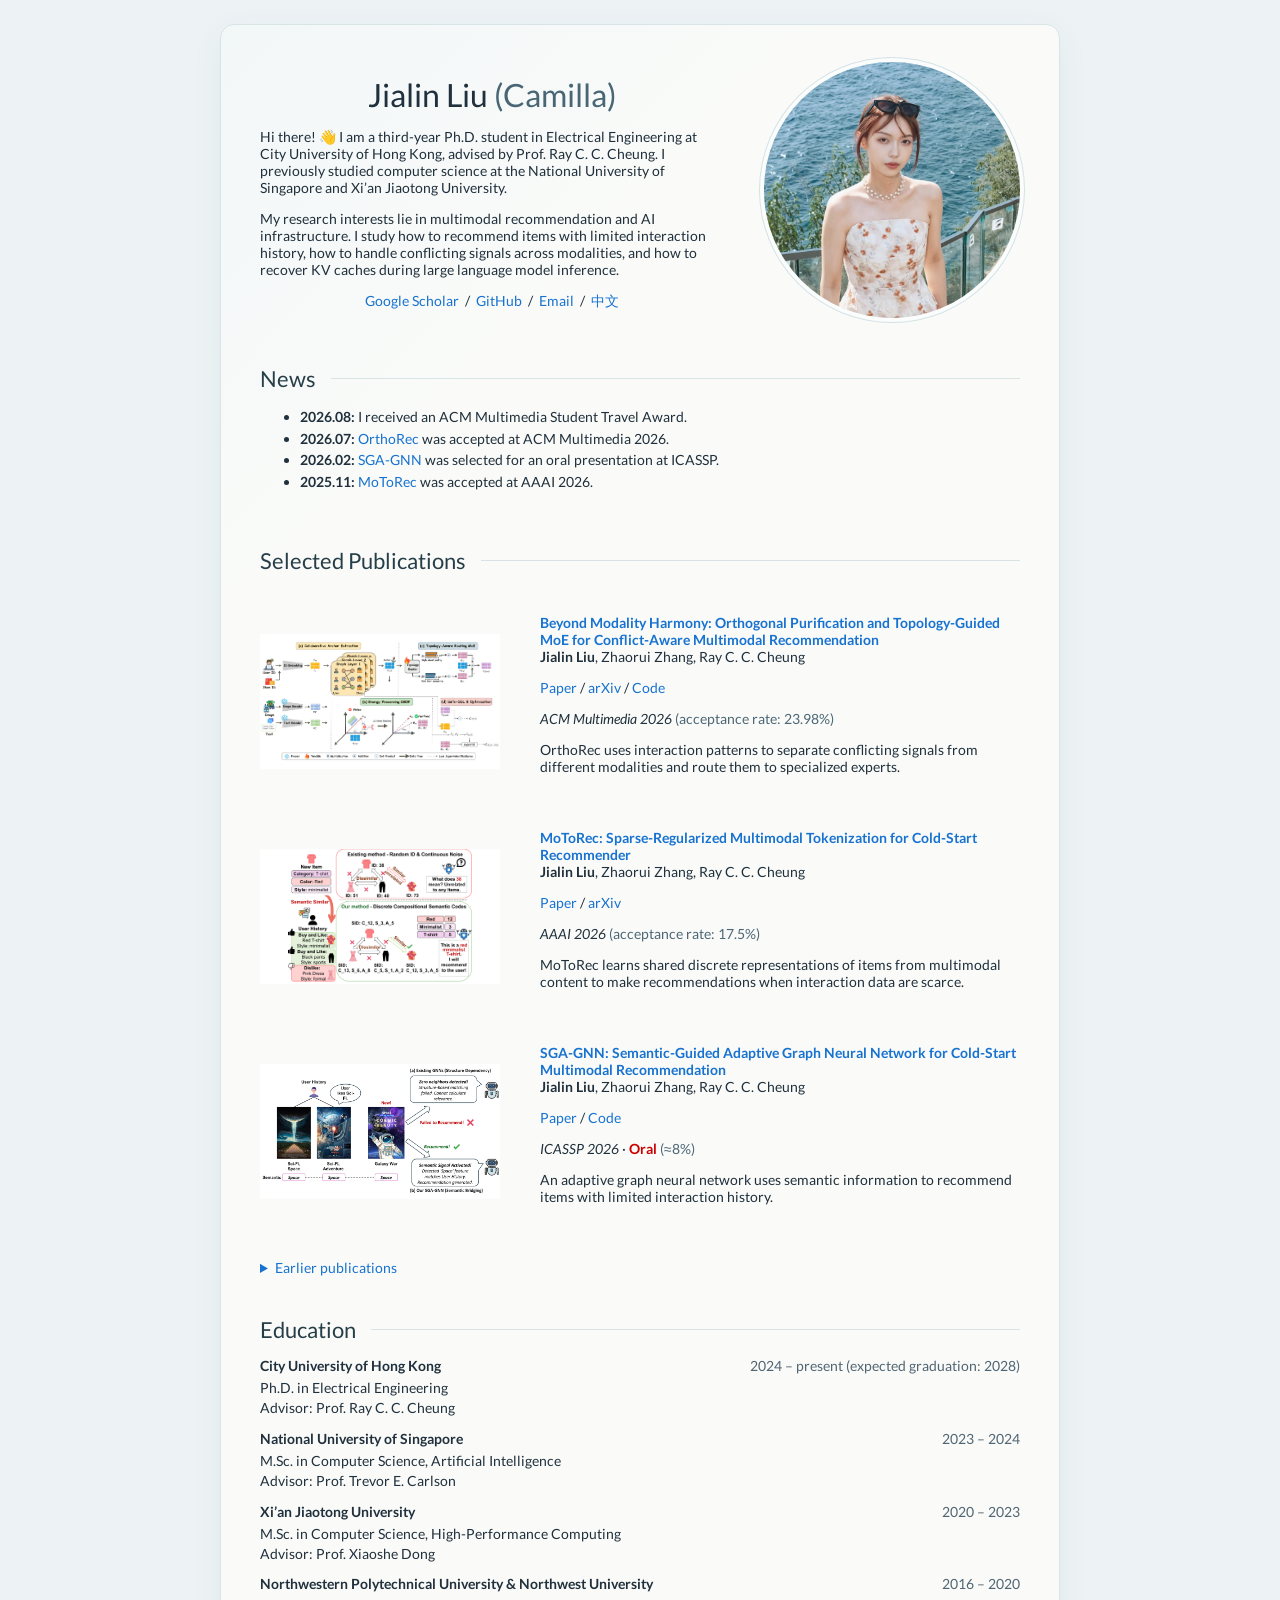
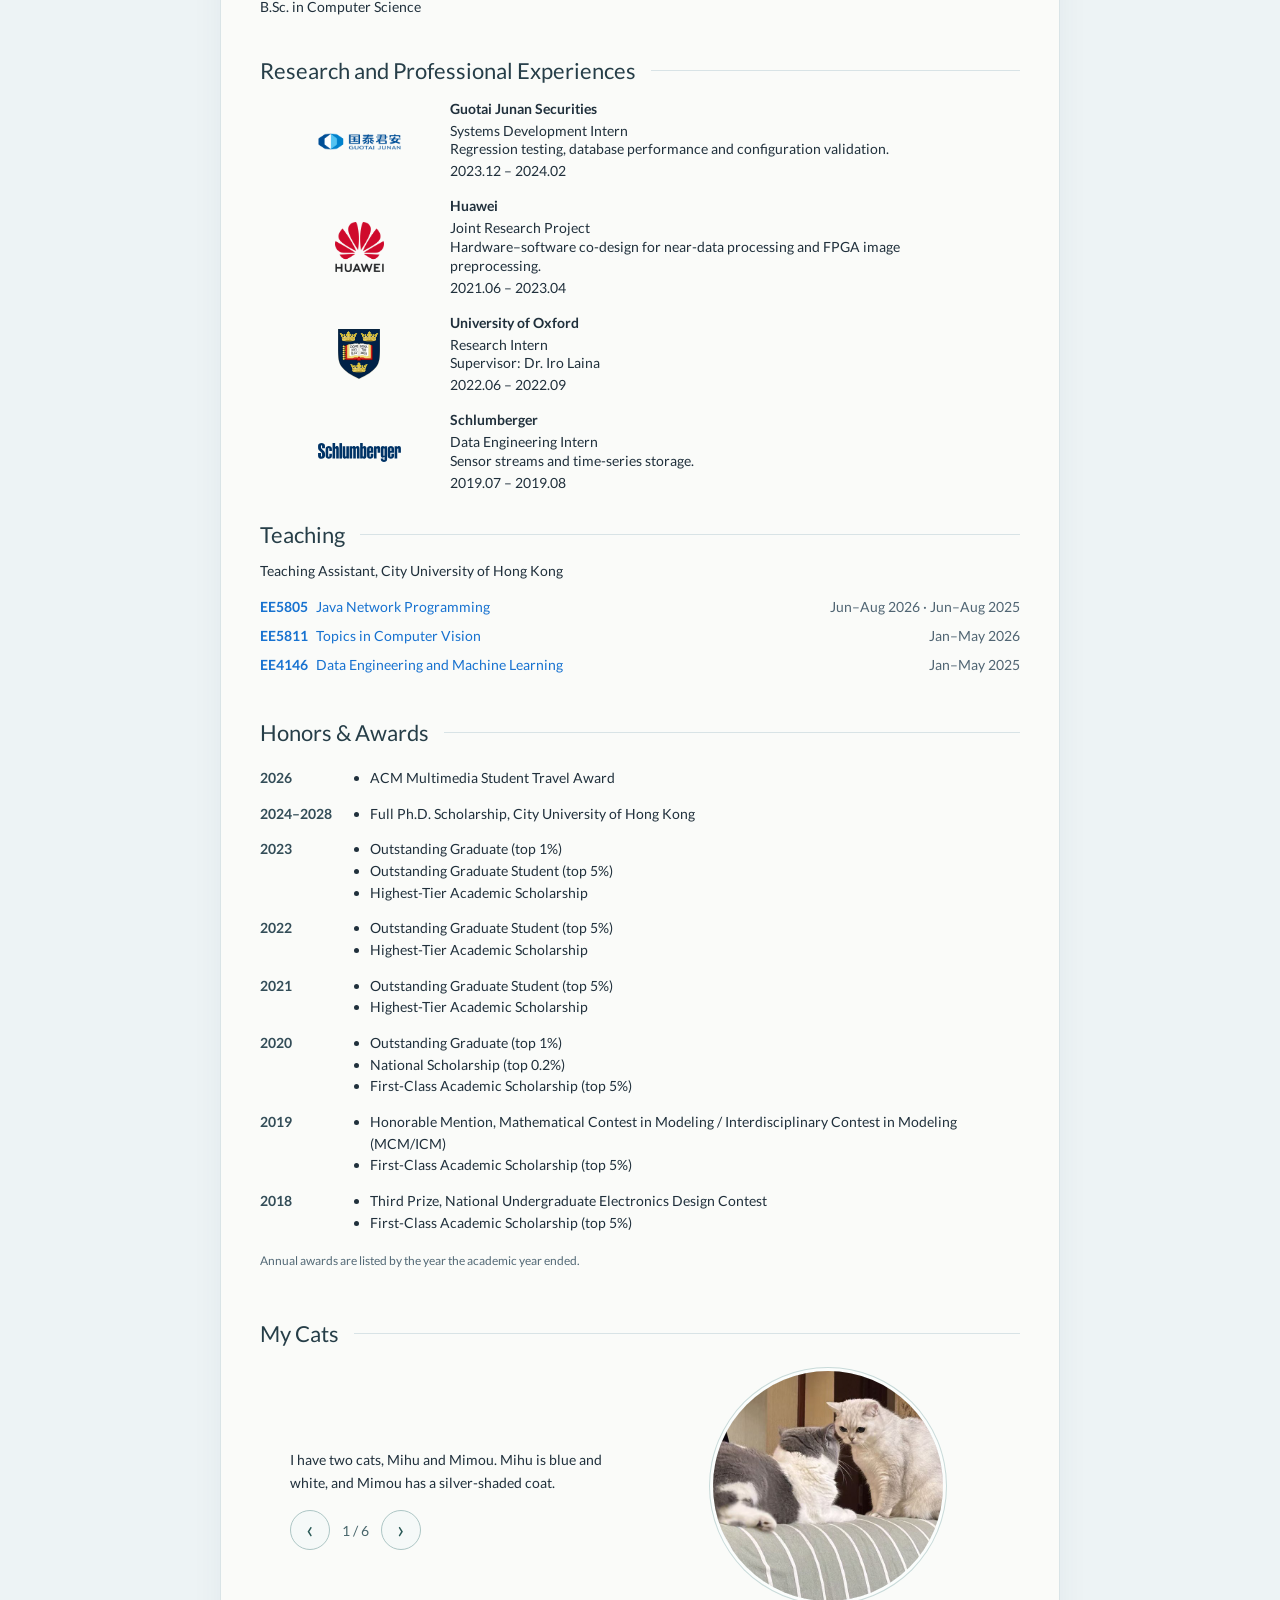
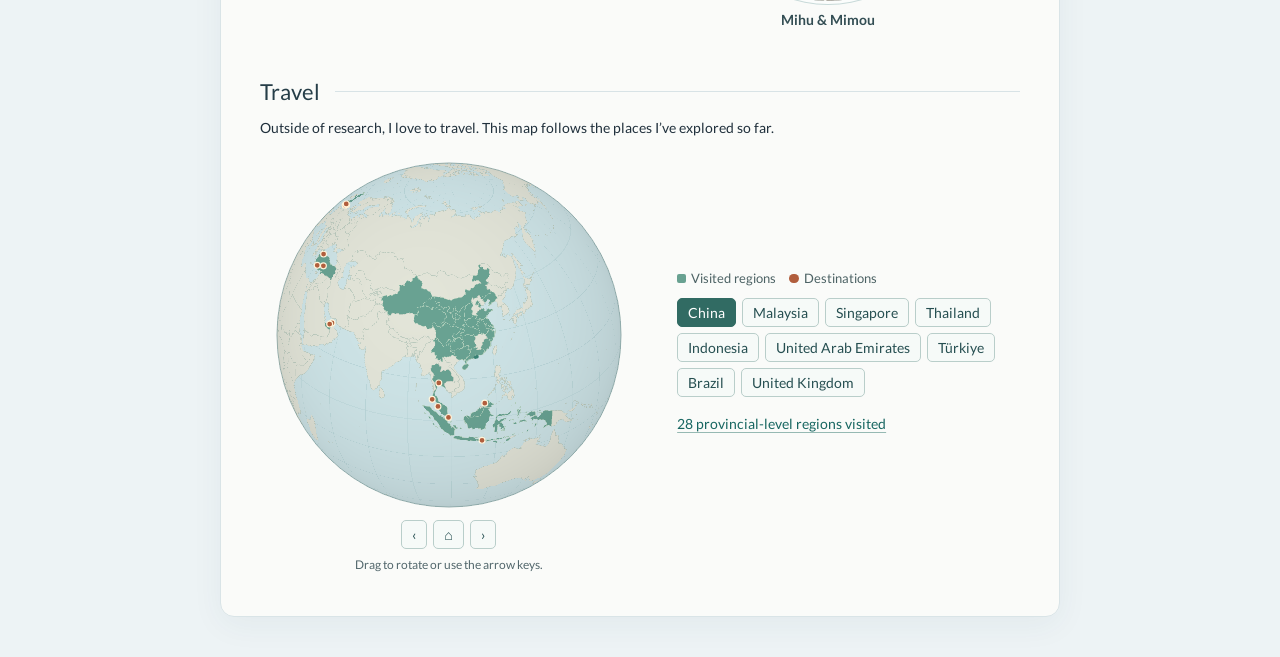
==== commit b3ff5a7c: "Use Prof. consistently in English advisor lines" ====
--- a/index.html
+++ b/index.html
@@ -2,4 +2,4 @@
 <html lang="en"><head><meta charset="utf-8"><meta name="viewport" content="width=device-width, initial-scale=1">
 <meta name="author" content="Jialin Liu"><meta name="description" content="Jialin Liu's research, publications and academic background.">
 <title>Jialin Liu (Camilla) · Research &amp; Publications</title><link rel="stylesheet" href="site.css"><script defer src="language.js"></script><link rel="stylesheet" href="travel.css"><script defer src="travel.js"></script><link rel="stylesheet" href="cats.css"><script defer src="cats.js"></script>
-</head><body><main><table role="presentation" class="page"><tbody><tr><td><table role="presentation" class="hero"><tbody><tr><td class="intro"><h1 class="name">Jialin Liu <span>(Camilla)</span></h1><p><span class="en" lang="en">Hi there! 👋 I am a third-year Ph.D. student in Electrical Engineering at City University of Hong Kong, advised by Prof. Ray C. C. Cheung. I previously studied computer science at the National University of Singapore and Xi’an Jiaotong University.</span><span class="zh" lang="zh-CN">你好！👋 我在香港城市大学攻读电子工程博士学位，目前是博士三年级，导师为 Ray C. C. Cheung 教授。此前，我曾在新加坡国立大学和西安交通大学学习计算机科学。</span></p><p><span class="en" lang="en">My research interests lie in multimodal recommendation and AI infrastructure. I study how to recommend items with limited interaction history, how to handle conflicting signals across modalities, and how to recover KV caches during large language model inference.</span><span class="zh" lang="zh-CN">我的研究方向是多模态推荐与 AI 基础设施，关注交互历史有限的物品推荐、多模态信号冲突，以及大语言模型推理中的 KV 缓存恢复。</span></p><p class="center"><a href="https://scholar.google.com/citations?user=gSpO4y8AAAAJ">Google Scholar</a> &nbsp;/&nbsp; <a href="https://github.com/Camilla-jl">GitHub</a> &nbsp;/&nbsp; <a href="mailto:camilla.liu@my.cityu.edu.hk"><span class="en" lang="en">Email</span><span class="zh" lang="zh-CN">邮箱</span></a> &nbsp;/&nbsp; <button class="lang" type="button" lang="zh-CN" aria-label="切换为中文">中文</button></p></td><td class="portrait-td"><div class="portrait-circle"><img class="portrait" src="assets/portrait.jpg" alt="Jialin Liu (Camilla)" width="720" height="720"></div></td></tr></tbody></table><table role="presentation" class="section "><tbody><tr><td><h2><span class="en" lang="en">News</span><span class="zh" lang="zh-CN">动态</span></h2><ul><li><b>2026.08:</b> <span class="en" lang="en">I received an ACM Multimedia Student Travel Award.</span><span class="zh" lang="zh-CN">获 ACM Multimedia 学生差旅奖。</span></li><li><b>2026.07:</b> <span class="en" lang="en"><a href="#orthorec">OrthoRec</a> was accepted at ACM Multimedia 2026.</span><span class="zh" lang="zh-CN"><a href="#orthorec">OrthoRec</a> 获 ACM Multimedia 2026 录用。</span></li><li><b>2026.02:</b> <span class="en" lang="en"><a href="#sga">SGA-GNN</a> was selected for an oral presentation at ICASSP.</span><span class="zh" lang="zh-CN"><a href="#sga">SGA-GNN</a> 入选 ICASSP 口头报告。</span></li><li><b>2025.11:</b> <span class="en" lang="en"><a href="#motorec">MoToRec</a> was accepted at AAAI 2026.</span><span class="zh" lang="zh-CN"><a href="#motorec">MoToRec</a> 获 AAAI 2026 录用。</span></li></ul></td></tr></tbody></table><table role="presentation" class="section "><tbody><tr><td><h2><span class="en" lang="en">Selected Publications</span><span class="zh" lang="zh-CN">代表性论文</span></h2></td></tr></tbody></table><table role="presentation" class="papers"><tbody><tr id="orthorec"><td class="paper-img"><a class="paper-figure" href="assets/orthorec.png"><span class="one"><img src="assets/orthorec.png" alt="" width="240"></span><span class="sr-only"><span class="en" lang="en">Enlarge OrthoRec model architecture</span><span class="zh" lang="zh-CN">放大OrthoRec 模型架构</span></span></a></td><td class="paper-copy"><a href="https://doi.org/10.1145/3767308.3836499"><span class="papertitle">Beyond Modality Harmony: Orthogonal Purification and Topology-Guided MoE for Conflict-Aware Multimodal Recommendation</span></a><br><strong>Jialin Liu</strong>, Zhaorui Zhang, Ray C. C. Cheung<p><a href="https://doi.org/10.1145/3767308.3836499"><span class="en" lang="en">Paper</span><span class="zh" lang="zh-CN">论文</span></a> / <a href="https://arxiv.org/abs/2609.02152">arXiv</a> / <a href="https://github.com/Camilla-jl/Orthorec"><span class="en" lang="en">Code</span><span class="zh" lang="zh-CN">代码</span></a></p><em>ACM Multimedia 2026</em> <span class="rate"><span class="en" lang="en">(acceptance rate: 23.98%)</span><span class="zh" lang="zh-CN">（录用率：23.98%）</span></span><p><span class="en" lang="en">OrthoRec uses interaction patterns to separate conflicting signals from different modalities and route them to specialized experts.</span><span class="zh" lang="zh-CN">OrthoRec 利用用户与物品的交互结构分离不同模态中的冲突信号，并将表征分配给相应的专家。</span></p></td></tr><tr id="motorec"><td class="paper-img"><a class="paper-figure" href="assets/motorec-intro.png"><span class="one"><img src="assets/motorec-intro.png" alt="" width="240"></span><span class="sr-only"><span class="en" lang="en">Enlarge MoToRec comparison of continuous alignment and discrete codes</span><span class="zh" lang="zh-CN">放大MoToRec 连续对齐与离散编码对比</span></span></a></td><td class="paper-copy"><a href="https://doi.org/10.1609/aaai.v40i18.38558"><span class="papertitle">MoToRec: Sparse-Regularized Multimodal Tokenization for Cold-Start Recommender</span></a><br><strong>Jialin Liu</strong>, Zhaorui Zhang, Ray C. C. Cheung<p><a href="https://doi.org/10.1609/aaai.v40i18.38558"><span class="en" lang="en">Paper</span><span class="zh" lang="zh-CN">论文</span></a> / <a href="https://arxiv.org/abs/2602.11062">arXiv</a></p><em>AAAI 2026</em> <span class="rate"><span class="en" lang="en">(acceptance rate: 17.5%)</span><span class="zh" lang="zh-CN">（录用率：17.5%）</span></span><p><span class="en" lang="en">MoToRec learns shared discrete representations of items from multimodal content to make recommendations when interaction data are scarce.</span><span class="zh" lang="zh-CN">MoToRec 从多模态内容中学习物品共享的离散表征，用于交互数据稀少时的冷启动推荐。</span></p></td></tr><tr id="sga"><td class="paper-img"><a class="paper-figure" href="assets/sga-intro.png"><span class="one"><img src="assets/sga-intro.png" alt="" width="240"></span><span class="sr-only"><span class="en" lang="en">Enlarge SGA-GNN movie recommendation cold-start example</span><span class="zh" lang="zh-CN">放大SGA-GNN 电影推荐冷启动示例</span></span></a></td><td class="paper-copy"><a href="https://doi.org/10.1109/ICASSP55912.2026.11460514"><span class="papertitle">SGA-GNN: Semantic-Guided Adaptive Graph Neural Network for Cold-Start Multimodal Recommendation</span></a><br><strong>Jialin Liu</strong>, Zhaorui Zhang, Ray C. C. Cheung<p><a href="https://doi.org/10.1109/ICASSP55912.2026.11460514"><span class="en" lang="en">Paper</span><span class="zh" lang="zh-CN">论文</span></a> / <a href="https://github.com/Camilla-jl/SGA-GNN"><span class="en" lang="en">Code</span><span class="zh" lang="zh-CN">代码</span></a></p><em>ICASSP 2026</em> · <strong class="oral"><a href="https://www.cmsworkshops.com/ICASSP2026/view_paper.php?PaperNum=15662&amp;bare=1"><span class="en" lang="en">Oral</span><span class="zh" lang="zh-CN">口头报告</span></a></strong> <span class="rate">(≈8%)</span><p><span class="en" lang="en">An adaptive graph neural network uses semantic information to recommend items with limited interaction history.</span><span class="zh" lang="zh-CN">通过语义信息引导自适应图神经网络，为交互历史有限的物品学习推荐表征。</span></p></td></tr></tbody></table><table role="presentation" class="section "><tbody><tr><td><details><summary><span class="en" lang="en">Earlier publications</span><span class="zh" lang="zh-CN">早期论文</span></summary><p><b><a href="https://doi.org/10.1109/HPCC-DSS-SmartCity-DependSys53884.2021.00158">DMF-MPC: A Dual-Stage and Multi-Step Forecasting Model Based Cooling System Control Method for Data Center Energy Cost Minimization</a></b><br>Xinrui He, Weiduo Chen, Xiaoshe Dong, Qiang Wang, <strong>Jialin Liu</strong>, Fan Dong, Yuanqi Su. <em>IEEE HPCC 2021</em>, <a href="https://www.ieee-hpcc.org/2021/The%20Hyper-Intelligence%20Congress%202021-schedule.pdf#page=23"><span class="en" lang="en">Special Session 3</span><span class="zh" lang="zh-CN">专题分会 3</span></a>.</p><p><b>Process Modeling Technology of Ancient Architecture with 3D Structure</b><br><strong>Jialin Liu</strong>, Hua Shi. <em>Electronic Technology and Software Engineering</em>, 2019.</p></details></td></tr></tbody></table><table role="presentation" class="section "><tbody><tr><td><section id="education"><h2><span class="en" lang="en">Education</span><span class="zh" lang="zh-CN">教育背景</span></h2><ul class="education-list"><li><div class="school-heading"><strong><span class="en" lang="en">City University of Hong Kong</span><span class="zh" lang="zh-CN">香港城市大学</span></strong><span class="school-dates">2024 – <span class="en" lang="en">present (expected graduation: 2028)</span><span class="zh" lang="zh-CN">至今（预计 2028 年毕业）</span></span></div><p><span class="en" lang="en">Ph.D. in Electrical Engineering<br>Advisor: Prof. Ray C. C. Cheung</span><span class="zh" lang="zh-CN">电子工程博士<br>导师：Ray C. C. Cheung 教授</span></p></li><li><div class="school-heading"><strong><span class="en" lang="en">National University of Singapore</span><span class="zh" lang="zh-CN">新加坡国立大学</span></strong><span class="school-dates">2023 – 2024</span></div><p><span class="en" lang="en">M.Sc. in Computer Science, Artificial Intelligence<br>Advisor: Assoc. Prof. Trevor E. Carlson</span><span class="zh" lang="zh-CN">计算机科学硕士，人工智能方向<br>导师：Trevor E. Carlson 副教授</span></p></li><li><div class="school-heading"><strong><span class="en" lang="en">Xi’an Jiaotong University</span><span class="zh" lang="zh-CN">西安交通大学</span></strong><span class="school-dates">2020 – 2023</span></div><p><span class="en" lang="en">M.Sc. in Computer Science, High-Performance Computing<br>Advisor: Prof. Xiaoshe Dong</span><span class="zh" lang="zh-CN">计算机科学硕士，高性能计算方向<br>导师：董小社教授</span></p></li><li><div class="school-heading"><strong><span class="en" lang="en">Northwestern Polytechnical University &amp; Northwest University</span><span class="zh" lang="zh-CN">西北工业大学 &amp; 西北大学</span></strong><span class="school-dates">2016 – 2020</span></div><p><span class="en" lang="en">B.Sc. in Computer Science</span><span class="zh" lang="zh-CN">计算机科学学士</span></p></li></ul></section></td></tr></tbody></table><table role="presentation" class="section institution-heading"><tbody><tr><td><h2><span class="en" lang="en">Research and Professional Experiences</span><span class="zh" lang="zh-CN">科研与实习经历</span></h2></td></tr></tbody></table><table role="presentation" class="institutions"><tbody><tr><td class="institution-mark"><img class="school-logo" src="assets/org-guotai.png" alt=""></td><td><b><span class="en" lang="en">Guotai Junan Securities</span><span class="zh" lang="zh-CN">国泰君安证券</span></b><p><span class="en" lang="en">Systems Development Intern<br>Regression testing, database performance and configuration validation.</span><span class="zh" lang="zh-CN">系统开发实习生<br>自动化回归测试、数据库性能优化与配置校验。</span></p>2023.12 – 2024.02</td></tr><tr><td class="institution-mark"><img class="school-logo" src="assets/org-huawei.png" alt=""></td><td><b><span class="en" lang="en">Huawei</span><span class="zh" lang="zh-CN">华为</span></b><p><span class="en" lang="en">Joint Research Project<br>Hardware–software co-design for near-data processing and FPGA image preprocessing.</span><span class="zh" lang="zh-CN">联合研究项目<br>面向近数据处理的软硬件协同设计与 FPGA 图像预处理。</span></p>2021.06 – 2023.04</td></tr><tr><td class="institution-mark"><img class="school-logo" src="assets/edu-oxford.svg" alt=""></td><td><b><span class="en" lang="en">University of Oxford</span><span class="zh" lang="zh-CN">牛津大学</span></b><p><span class="en" lang="en">Research Intern<br>Supervisor: Dr. Iro Laina</span><span class="zh" lang="zh-CN">研究实习生<br>导师：Iro Laina 博士</span></p>2022.06 – 2022.09</td></tr><tr><td class="institution-mark"><img class="school-logo" src="assets/org-schlumberger.svg" alt=""></td><td><b><span class="en" lang="en">Schlumberger</span><span class="zh" lang="zh-CN">北方斯伦贝谢</span></b><p><span class="en" lang="en">Data Engineering Intern<br>Sensor streams and time-series storage.</span><span class="zh" lang="zh-CN">数据工程实习生<br>传感器数据流与时序数据存储。</span></p>2019.07 – 2019.08</td></tr></tbody></table><table role="presentation" class="section "><tbody><tr><td><section id="teaching"><h2><span class="en" lang="en">Teaching</span><span class="zh" lang="zh-CN">助教经历</span></h2><p><span class="en" lang="en">Teaching Assistant, City University of Hong Kong</span><span class="zh" lang="zh-CN">香港城市大学 · 课程助教</span></p><ul class="teaching-courses"><li><a href="https://www.cityu.edu.hk/catalogue/pg/202526/course/EE5805.htm"><b>EE5805</b> <span class="en" lang="en">Java Network Programming</span><span class="zh" lang="zh-CN">Java 网络编程</span></a><span class="teaching-dates"><span class="en" lang="en">Jun–Aug 2026 · Jun–Aug 2025</span><span class="zh" lang="zh-CN">2026 年 6–8 月、2025 年 6–8 月</span></span></li><li><a href="https://www.cityu.edu.hk/catalogue/pg/202526/course/EE5811.htm"><b>EE5811</b> <span class="en" lang="en">Topics in Computer Vision</span><span class="zh" lang="zh-CN">计算机视觉专题</span></a><span class="teaching-dates"><span class="en" lang="en">Jan–May 2026</span><span class="zh" lang="zh-CN">2026 年 1–5 月</span></span></li><li><a href="https://www.cityu.edu.hk/catalogue/ug/202425/course/EE4146.htm"><b>EE4146</b> <span class="en" lang="en">Data Engineering and Machine Learning</span><span class="zh" lang="zh-CN">数据工程与机器学习</span></a><span class="teaching-dates"><span class="en" lang="en">Jan–May 2025</span><span class="zh" lang="zh-CN">2025 年 1–5 月</span></span></li></ul></section></td></tr></tbody></table><table role="presentation" class="section "><tbody><tr><td><h2><span class="en" lang="en">Honors &amp; Awards</span><span class="zh" lang="zh-CN">荣誉与奖项</span></h2><dl class="awards"><div class="award-year"><dt>2026</dt><dd><ul><li><span class="en" lang="en">ACM Multimedia Student Travel Award</span><span class="zh" lang="zh-CN">ACM Multimedia 学生差旅奖</span></li></ul></dd></div><div class="award-year"><dt>2024–2028</dt><dd><ul><li><span class="en" lang="en">Full Ph.D. Scholarship, City University of Hong Kong</span><span class="zh" lang="zh-CN">香港城市大学博士全额奖学金</span></li></ul></dd></div><div class="award-year"><dt>2023</dt><dd><ul><li><span class="en" lang="en">Outstanding Graduate (top 1%)</span><span class="zh" lang="zh-CN">优秀毕业生（1%）</span></li><li><span class="en" lang="en">Outstanding Graduate Student (top 5%)</span><span class="zh" lang="zh-CN">优秀研究生（前 5%）</span></li><li><span class="en" lang="en">Highest-Tier Academic Scholarship</span><span class="zh" lang="zh-CN">特等学业奖学金</span></li></ul></dd></div><div class="award-year"><dt>2022</dt><dd><ul><li><span class="en" lang="en">Outstanding Graduate Student (top 5%)</span><span class="zh" lang="zh-CN">优秀研究生（前 5%）</span></li><li><span class="en" lang="en">Highest-Tier Academic Scholarship</span><span class="zh" lang="zh-CN">特等学业奖学金</span></li></ul></dd></div><div class="award-year"><dt>2021</dt><dd><ul><li><span class="en" lang="en">Outstanding Graduate Student (top 5%)</span><span class="zh" lang="zh-CN">优秀研究生（前 5%）</span></li><li><span class="en" lang="en">Highest-Tier Academic Scholarship</span><span class="zh" lang="zh-CN">特等学业奖学金</span></li></ul></dd></div><div class="award-year"><dt>2020</dt><dd><ul><li><span class="en" lang="en">Outstanding Graduate (top 1%)</span><span class="zh" lang="zh-CN">优秀毕业生（1%）</span></li><li><span class="en" lang="en">National Scholarship (top 0.2%)</span><span class="zh" lang="zh-CN">国家奖学金（0.2%）</span></li><li><span class="en" lang="en">First-Class Academic Scholarship (top 5%)</span><span class="zh" lang="zh-CN">一等学业奖学金（5%）</span></li></ul></dd></div><div class="award-year"><dt>2019</dt><dd><ul><li><span class="en" lang="en">Honorable Mention, Mathematical Contest in Modeling / Interdisciplinary Contest in Modeling (MCM/ICM)</span><span class="zh" lang="zh-CN">美国大学生数学建模竞赛（MCM/ICM）H 奖</span></li><li><span class="en" lang="en">First-Class Academic Scholarship (top 5%)</span><span class="zh" lang="zh-CN">一等学业奖学金（5%）</span></li></ul></dd></div><div class="award-year"><dt>2018</dt><dd><ul><li><span class="en" lang="en">Third Prize, National Undergraduate Electronics Design Contest</span><span class="zh" lang="zh-CN">全国大学生电子设计竞赛三等奖</span></li><li><span class="en" lang="en">First-Class Academic Scholarship (top 5%)</span><span class="zh" lang="zh-CN">一等学业奖学金（5%）</span></li></ul></dd></div></dl><p class="year-note"><span class="en" lang="en">Annual awards are listed by the year the academic year ended.</span><span class="zh" lang="zh-CN">按学年评选的奖项以学年结束年份列示。</span></p></td></tr></tbody></table><table role="presentation" class="section "><tbody><tr><td><section id="cats"><h2><span class="en" lang="en">My Cats</span><span class="zh" lang="zh-CN">我的两只猫</span></h2><div class="cat-album"><p class="cat-intro"><span class="en" lang="en">I have two cats, Mihu and Mimou. Mihu is blue and white, and Mimou has a silver-shaded coat.</span><span class="zh" lang="zh-CN">我有两只猫。蓝白色的是 Mihu，银渐层是 Mimou。</span></p><div id="cat-photos" class="cat-track" tabindex="0" aria-label="Cat photos"><figure class="cat-slide"><img src="assets/cats/together.jpg" width="640" height="640" loading="lazy" decoding="async" alt="The two cats face each other on the striped sofa." data-alt-zh="两只猫在条纹沙发靠背上面对面。"><figcaption><span class="en" lang="en">Mihu &amp; Mimou</span><span class="zh" lang="zh-CN">Mihu 和 Mimou</span></figcaption></figure><figure class="cat-slide"><img src="assets/cats/mihu-portrait.jpg" width="640" height="640" loading="lazy" decoding="async" alt="Mihu rests both front paws on a striped cushion." data-alt-zh="Mihu 把两只前爪并排搭在条纹软垫上。"><figcaption><span class="en" lang="en">Mihu</span><span class="zh" lang="zh-CN">Mihu</span></figcaption></figure><figure class="cat-slide"><img src="assets/cats/mimou-portrait.jpg" width="640" height="640" loading="lazy" decoding="async" alt="Mimou looks up from the wooden floor." data-alt-zh="Mimou 趴在木地板上，抬头看向镜头。"><figcaption><span class="en" lang="en">Mimou</span><span class="zh" lang="zh-CN">Mimou</span></figcaption></figure><figure class="cat-slide"><img src="assets/cats/mihu-walk.jpg" width="640" height="640" loading="lazy" decoding="async" alt="Mihu steps out from under a chair." data-alt-zh="Mihu 从椅子下面探头走出来。"><figcaption><span class="en" lang="en">Mihu</span><span class="zh" lang="zh-CN">Mihu</span></figcaption></figure><figure class="cat-slide"><img src="assets/cats/mimou-floor.jpg" width="640" height="640" loading="lazy" decoding="async" alt="Mimou lies belly-up with curled paws." data-alt-zh="Mimou 仰躺在地板上，蜷着爪子。"><figcaption><span class="en" lang="en">Mimou</span><span class="zh" lang="zh-CN">Mimou</span></figcaption></figure><figure class="cat-slide"><img src="assets/cats/mihu-table.jpg" width="640" height="640" loading="lazy" decoding="async" alt="Mihu sits on the table beside a paper cup." data-alt-zh="Mihu 坐在桌上，旁边放着一个纸杯。"><figcaption><span class="en" lang="en">Mihu</span><span class="zh" lang="zh-CN">Mihu</span></figcaption></figure></div><div class="cat-nav" hidden><button type="button" data-cat-step="-1" aria-controls="cat-photos"><span aria-hidden="true">‹</span><span class="sr-only"><span class="en" lang="en">Previous photo</span><span class="zh" lang="zh-CN">上一张照片</span></span></button><span id="cat-status" aria-live="polite" aria-atomic="true">1 / 6</span><button type="button" data-cat-step="1" aria-controls="cat-photos"><span aria-hidden="true">›</span><span class="sr-only"><span class="en" lang="en">Next photo</span><span class="zh" lang="zh-CN">下一张照片</span></span></button></div></div></section></td></tr></tbody></table><table role="presentation" class="section "><tbody><tr><td><section id="travel"><h2><span class="en" lang="en">Travel</span><span class="zh" lang="zh-CN">旅行足迹</span></h2><p><span class="en" lang="en">Outside of research, I love to travel. This map follows the places I’ve explored so far.</span><span class="zh" lang="zh-CN">做研究之余，我喜欢旅行。把走过的地方一一点亮，下一站还在探索中。</span></p><div class="travel-atlas"><div class="travel-map-frame"><canvas id="travel-globe" width="420" height="420" tabindex="0" aria-label="Interactive travel globe" aria-describedby="travel-instructions"></canvas><div class="travel-controls"><button type="button" data-travel-rotate="left"><span aria-hidden="true">‹</span><span class="sr-only"><span class="en" lang="en">Rotate left</span><span class="zh" lang="zh-CN">向左旋转</span></span></button><button type="button" data-travel-rotate="home"><span aria-hidden="true">⌂</span><span class="sr-only"><span class="en" lang="en">Reset view</span><span class="zh" lang="zh-CN">回到初始视角</span></span></button><button type="button" data-travel-rotate="right"><span aria-hidden="true">›</span><span class="sr-only"><span class="en" lang="en">Rotate right</span><span class="zh" lang="zh-CN">向右旋转</span></span></button></div><p class="travel-map-hint" id="travel-instructions"><span class="en" lang="en">Drag to rotate or use the arrow keys.</span><span class="zh" lang="zh-CN">拖动地球或使用方向键旋转。</span></p></div><div class="travel-places"><div class="travel-key" aria-hidden="true"><span><span class="en" lang="en">Visited regions</span><span class="zh" lang="zh-CN">到访地区</span></span><span><span class="en" lang="en">Destinations</span><span class="zh" lang="zh-CN">目的地</span></span></div><div class="travel-region-list"><button type="button" data-travel-region="CN" aria-pressed="true"><span class="en" lang="en">China</span><span class="zh" lang="zh-CN">中国</span></button><button type="button" data-travel-region="MY" aria-pressed="false"><span class="en" lang="en">Malaysia</span><span class="zh" lang="zh-CN">马来西亚</span></button><button type="button" data-travel-region="SG" aria-pressed="false"><span class="en" lang="en">Singapore</span><span class="zh" lang="zh-CN">新加坡</span></button><button type="button" data-travel-region="TH" aria-pressed="false"><span class="en" lang="en">Thailand</span><span class="zh" lang="zh-CN">泰国</span></button><button type="button" data-travel-region="ID" aria-pressed="false"><span class="en" lang="en">Indonesia</span><span class="zh" lang="zh-CN">印度尼西亚</span></button><button type="button" data-travel-region="AE" aria-pressed="false"><span class="en" lang="en">United Arab Emirates</span><span class="zh" lang="zh-CN">阿联酋</span></button><button type="button" data-travel-region="TR" aria-pressed="false"><span class="en" lang="en">Türkiye</span><span class="zh" lang="zh-CN">土耳其</span></button><button type="button" data-travel-region="BR" aria-pressed="false"><span class="en" lang="en">Brazil</span><span class="zh" lang="zh-CN">巴西</span></button><button type="button" data-travel-region="GB" aria-pressed="false"><span class="en" lang="en">United Kingdom</span><span class="zh" lang="zh-CN">英国</span></button></div><p id="travel-selection" aria-live="polite"></p></div></div><noscript><style>#travel .travel-atlas{display:none}</style><ul><li><span class="en" lang="en">China · 28 provincial-level regions</span><span class="zh" lang="zh-CN">中国 · 28 个省级行政区</span></li><li><span class="en" lang="en">Malaysia · Penang and Kota Kinabalu</span><span class="zh" lang="zh-CN">马来西亚 · 槟城、亚庇</span></li><li><span class="en" lang="en">Singapore</span><span class="zh" lang="zh-CN">新加坡</span></li><li><span class="en" lang="en">Thailand · Bangkok and Phuket</span><span class="zh" lang="zh-CN">泰国 · 曼谷、普吉岛</span></li><li><span class="en" lang="en">Indonesia · Bali</span><span class="zh" lang="zh-CN">印度尼西亚 · 巴厘岛</span></li><li><span class="en" lang="en">United Arab Emirates · Dubai and Abu Dhabi</span><span class="zh" lang="zh-CN">阿联酋 · 迪拜、阿布扎比</span></li><li><span class="en" lang="en">Türkiye · Istanbul, Antalya and Cappadocia</span><span class="zh" lang="zh-CN">土耳其 · 伊斯坦布尔、安塔利亚、卡帕多奇亚</span></li><li><span class="en" lang="en">Brazil · Rio de Janeiro</span><span class="zh" lang="zh-CN">巴西 · 里约热内卢</span></li><li><span class="en" lang="en">United Kingdom · London, Cambridge and Oxford</span><span class="zh" lang="zh-CN">英国 · 伦敦、剑桥、牛津</span></li></ul></noscript></section></td></tr></tbody></table></td></tr></tbody></table></main></body></html>+</head><body><main><table role="presentation" class="page"><tbody><tr><td><table role="presentation" class="hero"><tbody><tr><td class="intro"><h1 class="name">Jialin Liu <span>(Camilla)</span></h1><p><span class="en" lang="en">Hi there! 👋 I am a third-year Ph.D. student in Electrical Engineering at City University of Hong Kong, advised by Prof. Ray C. C. Cheung. I previously studied computer science at the National University of Singapore and Xi’an Jiaotong University.</span><span class="zh" lang="zh-CN">你好！👋 我在香港城市大学攻读电子工程博士学位，目前是博士三年级，导师为 Ray C. C. Cheung 教授。此前，我曾在新加坡国立大学和西安交通大学学习计算机科学。</span></p><p><span class="en" lang="en">My research interests lie in multimodal recommendation and AI infrastructure. I study how to recommend items with limited interaction history, how to handle conflicting signals across modalities, and how to recover KV caches during large language model inference.</span><span class="zh" lang="zh-CN">我的研究方向是多模态推荐与 AI 基础设施，关注交互历史有限的物品推荐、多模态信号冲突，以及大语言模型推理中的 KV 缓存恢复。</span></p><p class="center"><a href="https://scholar.google.com/citations?user=gSpO4y8AAAAJ">Google Scholar</a> &nbsp;/&nbsp; <a href="https://github.com/Camilla-jl">GitHub</a> &nbsp;/&nbsp; <a href="mailto:camilla.liu@my.cityu.edu.hk"><span class="en" lang="en">Email</span><span class="zh" lang="zh-CN">邮箱</span></a> &nbsp;/&nbsp; <button class="lang" type="button" lang="zh-CN" aria-label="切换为中文">中文</button></p></td><td class="portrait-td"><div class="portrait-circle"><img class="portrait" src="assets/portrait.jpg" alt="Jialin Liu (Camilla)" width="720" height="720"></div></td></tr></tbody></table><table role="presentation" class="section "><tbody><tr><td><h2><span class="en" lang="en">News</span><span class="zh" lang="zh-CN">动态</span></h2><ul><li><b>2026.08:</b> <span class="en" lang="en">I received an ACM Multimedia Student Travel Award.</span><span class="zh" lang="zh-CN">获 ACM Multimedia 学生差旅奖。</span></li><li><b>2026.07:</b> <span class="en" lang="en"><a href="#orthorec">OrthoRec</a> was accepted at ACM Multimedia 2026.</span><span class="zh" lang="zh-CN"><a href="#orthorec">OrthoRec</a> 获 ACM Multimedia 2026 录用。</span></li><li><b>2026.02:</b> <span class="en" lang="en"><a href="#sga">SGA-GNN</a> was selected for an oral presentation at ICASSP.</span><span class="zh" lang="zh-CN"><a href="#sga">SGA-GNN</a> 入选 ICASSP 口头报告。</span></li><li><b>2025.11:</b> <span class="en" lang="en"><a href="#motorec">MoToRec</a> was accepted at AAAI 2026.</span><span class="zh" lang="zh-CN"><a href="#motorec">MoToRec</a> 获 AAAI 2026 录用。</span></li></ul></td></tr></tbody></table><table role="presentation" class="section "><tbody><tr><td><h2><span class="en" lang="en">Selected Publications</span><span class="zh" lang="zh-CN">代表性论文</span></h2></td></tr></tbody></table><table role="presentation" class="papers"><tbody><tr id="orthorec"><td class="paper-img"><a class="paper-figure" href="assets/orthorec.png"><span class="one"><img src="assets/orthorec.png" alt="" width="240"></span><span class="sr-only"><span class="en" lang="en">Enlarge OrthoRec model architecture</span><span class="zh" lang="zh-CN">放大OrthoRec 模型架构</span></span></a></td><td class="paper-copy"><a href="https://doi.org/10.1145/3767308.3836499"><span class="papertitle">Beyond Modality Harmony: Orthogonal Purification and Topology-Guided MoE for Conflict-Aware Multimodal Recommendation</span></a><br><strong>Jialin Liu</strong>, Zhaorui Zhang, Ray C. C. Cheung<p><a href="https://doi.org/10.1145/3767308.3836499"><span class="en" lang="en">Paper</span><span class="zh" lang="zh-CN">论文</span></a> / <a href="https://arxiv.org/abs/2609.02152">arXiv</a> / <a href="https://github.com/Camilla-jl/Orthorec"><span class="en" lang="en">Code</span><span class="zh" lang="zh-CN">代码</span></a></p><em>ACM Multimedia 2026</em> <span class="rate"><span class="en" lang="en">(acceptance rate: 23.98%)</span><span class="zh" lang="zh-CN">（录用率：23.98%）</span></span><p><span class="en" lang="en">OrthoRec uses interaction patterns to separate conflicting signals from different modalities and route them to specialized experts.</span><span class="zh" lang="zh-CN">OrthoRec 利用用户与物品的交互结构分离不同模态中的冲突信号，并将表征分配给相应的专家。</span></p></td></tr><tr id="motorec"><td class="paper-img"><a class="paper-figure" href="assets/motorec-intro.png"><span class="one"><img src="assets/motorec-intro.png" alt="" width="240"></span><span class="sr-only"><span class="en" lang="en">Enlarge MoToRec comparison of continuous alignment and discrete codes</span><span class="zh" lang="zh-CN">放大MoToRec 连续对齐与离散编码对比</span></span></a></td><td class="paper-copy"><a href="https://doi.org/10.1609/aaai.v40i18.38558"><span class="papertitle">MoToRec: Sparse-Regularized Multimodal Tokenization for Cold-Start Recommender</span></a><br><strong>Jialin Liu</strong>, Zhaorui Zhang, Ray C. C. Cheung<p><a href="https://doi.org/10.1609/aaai.v40i18.38558"><span class="en" lang="en">Paper</span><span class="zh" lang="zh-CN">论文</span></a> / <a href="https://arxiv.org/abs/2602.11062">arXiv</a></p><em>AAAI 2026</em> <span class="rate"><span class="en" lang="en">(acceptance rate: 17.5%)</span><span class="zh" lang="zh-CN">（录用率：17.5%）</span></span><p><span class="en" lang="en">MoToRec learns shared discrete representations of items from multimodal content to make recommendations when interaction data are scarce.</span><span class="zh" lang="zh-CN">MoToRec 从多模态内容中学习物品共享的离散表征，用于交互数据稀少时的冷启动推荐。</span></p></td></tr><tr id="sga"><td class="paper-img"><a class="paper-figure" href="assets/sga-intro.png"><span class="one"><img src="assets/sga-intro.png" alt="" width="240"></span><span class="sr-only"><span class="en" lang="en">Enlarge SGA-GNN movie recommendation cold-start example</span><span class="zh" lang="zh-CN">放大SGA-GNN 电影推荐冷启动示例</span></span></a></td><td class="paper-copy"><a href="https://doi.org/10.1109/ICASSP55912.2026.11460514"><span class="papertitle">SGA-GNN: Semantic-Guided Adaptive Graph Neural Network for Cold-Start Multimodal Recommendation</span></a><br><strong>Jialin Liu</strong>, Zhaorui Zhang, Ray C. C. Cheung<p><a href="https://doi.org/10.1109/ICASSP55912.2026.11460514"><span class="en" lang="en">Paper</span><span class="zh" lang="zh-CN">论文</span></a> / <a href="https://github.com/Camilla-jl/SGA-GNN"><span class="en" lang="en">Code</span><span class="zh" lang="zh-CN">代码</span></a></p><em>ICASSP 2026</em> · <strong class="oral"><a href="https://www.cmsworkshops.com/ICASSP2026/view_paper.php?PaperNum=15662&amp;bare=1"><span class="en" lang="en">Oral</span><span class="zh" lang="zh-CN">口头报告</span></a></strong> <span class="rate">(≈8%)</span><p><span class="en" lang="en">An adaptive graph neural network uses semantic information to recommend items with limited interaction history.</span><span class="zh" lang="zh-CN">通过语义信息引导自适应图神经网络，为交互历史有限的物品学习推荐表征。</span></p></td></tr></tbody></table><table role="presentation" class="section "><tbody><tr><td><details><summary><span class="en" lang="en">Earlier publications</span><span class="zh" lang="zh-CN">早期论文</span></summary><p><b><a href="https://doi.org/10.1109/HPCC-DSS-SmartCity-DependSys53884.2021.00158">DMF-MPC: A Dual-Stage and Multi-Step Forecasting Model Based Cooling System Control Method for Data Center Energy Cost Minimization</a></b><br>Xinrui He, Weiduo Chen, Xiaoshe Dong, Qiang Wang, <strong>Jialin Liu</strong>, Fan Dong, Yuanqi Su. <em>IEEE HPCC 2021</em>, <a href="https://www.ieee-hpcc.org/2021/The%20Hyper-Intelligence%20Congress%202021-schedule.pdf#page=23"><span class="en" lang="en">Special Session 3</span><span class="zh" lang="zh-CN">专题分会 3</span></a>.</p><p><b>Process Modeling Technology of Ancient Architecture with 3D Structure</b><br><strong>Jialin Liu</strong>, Hua Shi. <em>Electronic Technology and Software Engineering</em>, 2019.</p></details></td></tr></tbody></table><table role="presentation" class="section "><tbody><tr><td><section id="education"><h2><span class="en" lang="en">Education</span><span class="zh" lang="zh-CN">教育背景</span></h2><ul class="education-list"><li><div class="school-heading"><strong><span class="en" lang="en">City University of Hong Kong</span><span class="zh" lang="zh-CN">香港城市大学</span></strong><span class="school-dates">2024 – <span class="en" lang="en">present (expected graduation: 2028)</span><span class="zh" lang="zh-CN">至今（预计 2028 年毕业）</span></span></div><p><span class="en" lang="en">Ph.D. in Electrical Engineering<br>Advisor: Prof. Ray C. C. Cheung</span><span class="zh" lang="zh-CN">电子工程博士<br>导师：Ray C. C. Cheung 教授</span></p></li><li><div class="school-heading"><strong><span class="en" lang="en">National University of Singapore</span><span class="zh" lang="zh-CN">新加坡国立大学</span></strong><span class="school-dates">2023 – 2024</span></div><p><span class="en" lang="en">M.Sc. in Computer Science, Artificial Intelligence<br>Advisor: Prof. Trevor E. Carlson</span><span class="zh" lang="zh-CN">计算机科学硕士，人工智能方向<br>导师：Trevor E. Carlson 副教授</span></p></li><li><div class="school-heading"><strong><span class="en" lang="en">Xi’an Jiaotong University</span><span class="zh" lang="zh-CN">西安交通大学</span></strong><span class="school-dates">2020 – 2023</span></div><p><span class="en" lang="en">M.Sc. in Computer Science, High-Performance Computing<br>Advisor: Prof. Xiaoshe Dong</span><span class="zh" lang="zh-CN">计算机科学硕士，高性能计算方向<br>导师：董小社教授</span></p></li><li><div class="school-heading"><strong><span class="en" lang="en">Northwestern Polytechnical University &amp; Northwest University</span><span class="zh" lang="zh-CN">西北工业大学 &amp; 西北大学</span></strong><span class="school-dates">2016 – 2020</span></div><p><span class="en" lang="en">B.Sc. in Computer Science</span><span class="zh" lang="zh-CN">计算机科学学士</span></p></li></ul></section></td></tr></tbody></table><table role="presentation" class="section institution-heading"><tbody><tr><td><h2><span class="en" lang="en">Research and Professional Experiences</span><span class="zh" lang="zh-CN">科研与实习经历</span></h2></td></tr></tbody></table><table role="presentation" class="institutions"><tbody><tr><td class="institution-mark"><img class="school-logo" src="assets/org-guotai.png" alt=""></td><td><b><span class="en" lang="en">Guotai Junan Securities</span><span class="zh" lang="zh-CN">国泰君安证券</span></b><p><span class="en" lang="en">Systems Development Intern<br>Regression testing, database performance and configuration validation.</span><span class="zh" lang="zh-CN">系统开发实习生<br>自动化回归测试、数据库性能优化与配置校验。</span></p>2023.12 – 2024.02</td></tr><tr><td class="institution-mark"><img class="school-logo" src="assets/org-huawei.png" alt=""></td><td><b><span class="en" lang="en">Huawei</span><span class="zh" lang="zh-CN">华为</span></b><p><span class="en" lang="en">Joint Research Project<br>Hardware–software co-design for near-data processing and FPGA image preprocessing.</span><span class="zh" lang="zh-CN">联合研究项目<br>面向近数据处理的软硬件协同设计与 FPGA 图像预处理。</span></p>2021.06 – 2023.04</td></tr><tr><td class="institution-mark"><img class="school-logo" src="assets/edu-oxford.svg" alt=""></td><td><b><span class="en" lang="en">University of Oxford</span><span class="zh" lang="zh-CN">牛津大学</span></b><p><span class="en" lang="en">Research Intern<br>Supervisor: Dr. Iro Laina</span><span class="zh" lang="zh-CN">研究实习生<br>导师：Iro Laina 博士</span></p>2022.06 – 2022.09</td></tr><tr><td class="institution-mark"><img class="school-logo" src="assets/org-schlumberger.svg" alt=""></td><td><b><span class="en" lang="en">Schlumberger</span><span class="zh" lang="zh-CN">北方斯伦贝谢</span></b><p><span class="en" lang="en">Data Engineering Intern<br>Sensor streams and time-series storage.</span><span class="zh" lang="zh-CN">数据工程实习生<br>传感器数据流与时序数据存储。</span></p>2019.07 – 2019.08</td></tr></tbody></table><table role="presentation" class="section "><tbody><tr><td><section id="teaching"><h2><span class="en" lang="en">Teaching</span><span class="zh" lang="zh-CN">助教经历</span></h2><p><span class="en" lang="en">Teaching Assistant, City University of Hong Kong</span><span class="zh" lang="zh-CN">香港城市大学 · 课程助教</span></p><ul class="teaching-courses"><li><a href="https://www.cityu.edu.hk/catalogue/pg/202526/course/EE5805.htm"><b>EE5805</b> <span class="en" lang="en">Java Network Programming</span><span class="zh" lang="zh-CN">Java 网络编程</span></a><span class="teaching-dates"><span class="en" lang="en">Jun–Aug 2026 · Jun–Aug 2025</span><span class="zh" lang="zh-CN">2026 年 6–8 月、2025 年 6–8 月</span></span></li><li><a href="https://www.cityu.edu.hk/catalogue/pg/202526/course/EE5811.htm"><b>EE5811</b> <span class="en" lang="en">Topics in Computer Vision</span><span class="zh" lang="zh-CN">计算机视觉专题</span></a><span class="teaching-dates"><span class="en" lang="en">Jan–May 2026</span><span class="zh" lang="zh-CN">2026 年 1–5 月</span></span></li><li><a href="https://www.cityu.edu.hk/catalogue/ug/202425/course/EE4146.htm"><b>EE4146</b> <span class="en" lang="en">Data Engineering and Machine Learning</span><span class="zh" lang="zh-CN">数据工程与机器学习</span></a><span class="teaching-dates"><span class="en" lang="en">Jan–May 2025</span><span class="zh" lang="zh-CN">2025 年 1–5 月</span></span></li></ul></section></td></tr></tbody></table><table role="presentation" class="section "><tbody><tr><td><h2><span class="en" lang="en">Honors &amp; Awards</span><span class="zh" lang="zh-CN">荣誉与奖项</span></h2><dl class="awards"><div class="award-year"><dt>2026</dt><dd><ul><li><span class="en" lang="en">ACM Multimedia Student Travel Award</span><span class="zh" lang="zh-CN">ACM Multimedia 学生差旅奖</span></li></ul></dd></div><div class="award-year"><dt>2024–2028</dt><dd><ul><li><span class="en" lang="en">Full Ph.D. Scholarship, City University of Hong Kong</span><span class="zh" lang="zh-CN">香港城市大学博士全额奖学金</span></li></ul></dd></div><div class="award-year"><dt>2023</dt><dd><ul><li><span class="en" lang="en">Outstanding Graduate (top 1%)</span><span class="zh" lang="zh-CN">优秀毕业生（1%）</span></li><li><span class="en" lang="en">Outstanding Graduate Student (top 5%)</span><span class="zh" lang="zh-CN">优秀研究生（前 5%）</span></li><li><span class="en" lang="en">Highest-Tier Academic Scholarship</span><span class="zh" lang="zh-CN">特等学业奖学金</span></li></ul></dd></div><div class="award-year"><dt>2022</dt><dd><ul><li><span class="en" lang="en">Outstanding Graduate Student (top 5%)</span><span class="zh" lang="zh-CN">优秀研究生（前 5%）</span></li><li><span class="en" lang="en">Highest-Tier Academic Scholarship</span><span class="zh" lang="zh-CN">特等学业奖学金</span></li></ul></dd></div><div class="award-year"><dt>2021</dt><dd><ul><li><span class="en" lang="en">Outstanding Graduate Student (top 5%)</span><span class="zh" lang="zh-CN">优秀研究生（前 5%）</span></li><li><span class="en" lang="en">Highest-Tier Academic Scholarship</span><span class="zh" lang="zh-CN">特等学业奖学金</span></li></ul></dd></div><div class="award-year"><dt>2020</dt><dd><ul><li><span class="en" lang="en">Outstanding Graduate (top 1%)</span><span class="zh" lang="zh-CN">优秀毕业生（1%）</span></li><li><span class="en" lang="en">National Scholarship (top 0.2%)</span><span class="zh" lang="zh-CN">国家奖学金（0.2%）</span></li><li><span class="en" lang="en">First-Class Academic Scholarship (top 5%)</span><span class="zh" lang="zh-CN">一等学业奖学金（5%）</span></li></ul></dd></div><div class="award-year"><dt>2019</dt><dd><ul><li><span class="en" lang="en">Honorable Mention, Mathematical Contest in Modeling / Interdisciplinary Contest in Modeling (MCM/ICM)</span><span class="zh" lang="zh-CN">美国大学生数学建模竞赛（MCM/ICM）H 奖</span></li><li><span class="en" lang="en">First-Class Academic Scholarship (top 5%)</span><span class="zh" lang="zh-CN">一等学业奖学金（5%）</span></li></ul></dd></div><div class="award-year"><dt>2018</dt><dd><ul><li><span class="en" lang="en">Third Prize, National Undergraduate Electronics Design Contest</span><span class="zh" lang="zh-CN">全国大学生电子设计竞赛三等奖</span></li><li><span class="en" lang="en">First-Class Academic Scholarship (top 5%)</span><span class="zh" lang="zh-CN">一等学业奖学金（5%）</span></li></ul></dd></div></dl><p class="year-note"><span class="en" lang="en">Annual awards are listed by the year the academic year ended.</span><span class="zh" lang="zh-CN">按学年评选的奖项以学年结束年份列示。</span></p></td></tr></tbody></table><table role="presentation" class="section "><tbody><tr><td><section id="cats"><h2><span class="en" lang="en">My Cats</span><span class="zh" lang="zh-CN">我的两只猫</span></h2><div class="cat-album"><p class="cat-intro"><span class="en" lang="en">I have two cats, Mihu and Mimou. Mihu is blue and white, and Mimou has a silver-shaded coat.</span><span class="zh" lang="zh-CN">我有两只猫。蓝白色的是 Mihu，银渐层是 Mimou。</span></p><div id="cat-photos" class="cat-track" tabindex="0" aria-label="Cat photos"><figure class="cat-slide"><img src="assets/cats/together.jpg" width="640" height="640" loading="lazy" decoding="async" alt="The two cats face each other on the striped sofa." data-alt-zh="两只猫在条纹沙发靠背上面对面。"><figcaption><span class="en" lang="en">Mihu &amp; Mimou</span><span class="zh" lang="zh-CN">Mihu 和 Mimou</span></figcaption></figure><figure class="cat-slide"><img src="assets/cats/mihu-portrait.jpg" width="640" height="640" loading="lazy" decoding="async" alt="Mihu rests both front paws on a striped cushion." data-alt-zh="Mihu 把两只前爪并排搭在条纹软垫上。"><figcaption><span class="en" lang="en">Mihu</span><span class="zh" lang="zh-CN">Mihu</span></figcaption></figure><figure class="cat-slide"><img src="assets/cats/mimou-portrait.jpg" width="640" height="640" loading="lazy" decoding="async" alt="Mimou looks up from the wooden floor." data-alt-zh="Mimou 趴在木地板上，抬头看向镜头。"><figcaption><span class="en" lang="en">Mimou</span><span class="zh" lang="zh-CN">Mimou</span></figcaption></figure><figure class="cat-slide"><img src="assets/cats/mihu-walk.jpg" width="640" height="640" loading="lazy" decoding="async" alt="Mihu steps out from under a chair." data-alt-zh="Mihu 从椅子下面探头走出来。"><figcaption><span class="en" lang="en">Mihu</span><span class="zh" lang="zh-CN">Mihu</span></figcaption></figure><figure class="cat-slide"><img src="assets/cats/mimou-floor.jpg" width="640" height="640" loading="lazy" decoding="async" alt="Mimou lies belly-up with curled paws." data-alt-zh="Mimou 仰躺在地板上，蜷着爪子。"><figcaption><span class="en" lang="en">Mimou</span><span class="zh" lang="zh-CN">Mimou</span></figcaption></figure><figure class="cat-slide"><img src="assets/cats/mihu-table.jpg" width="640" height="640" loading="lazy" decoding="async" alt="Mihu sits on the table beside a paper cup." data-alt-zh="Mihu 坐在桌上，旁边放着一个纸杯。"><figcaption><span class="en" lang="en">Mihu</span><span class="zh" lang="zh-CN">Mihu</span></figcaption></figure></div><div class="cat-nav" hidden><button type="button" data-cat-step="-1" aria-controls="cat-photos"><span aria-hidden="true">‹</span><span class="sr-only"><span class="en" lang="en">Previous photo</span><span class="zh" lang="zh-CN">上一张照片</span></span></button><span id="cat-status" aria-live="polite" aria-atomic="true">1 / 6</span><button type="button" data-cat-step="1" aria-controls="cat-photos"><span aria-hidden="true">›</span><span class="sr-only"><span class="en" lang="en">Next photo</span><span class="zh" lang="zh-CN">下一张照片</span></span></button></div></div></section></td></tr></tbody></table><table role="presentation" class="section "><tbody><tr><td><section id="travel"><h2><span class="en" lang="en">Travel</span><span class="zh" lang="zh-CN">旅行足迹</span></h2><p><span class="en" lang="en">Outside of research, I love to travel. This map follows the places I’ve explored so far.</span><span class="zh" lang="zh-CN">做研究之余，我喜欢旅行。把走过的地方一一点亮，下一站还在探索中。</span></p><div class="travel-atlas"><div class="travel-map-frame"><canvas id="travel-globe" width="420" height="420" tabindex="0" aria-label="Interactive travel globe" aria-describedby="travel-instructions"></canvas><div class="travel-controls"><button type="button" data-travel-rotate="left"><span aria-hidden="true">‹</span><span class="sr-only"><span class="en" lang="en">Rotate left</span><span class="zh" lang="zh-CN">向左旋转</span></span></button><button type="button" data-travel-rotate="home"><span aria-hidden="true">⌂</span><span class="sr-only"><span class="en" lang="en">Reset view</span><span class="zh" lang="zh-CN">回到初始视角</span></span></button><button type="button" data-travel-rotate="right"><span aria-hidden="true">›</span><span class="sr-only"><span class="en" lang="en">Rotate right</span><span class="zh" lang="zh-CN">向右旋转</span></span></button></div><p class="travel-map-hint" id="travel-instructions"><span class="en" lang="en">Drag to rotate or use the arrow keys.</span><span class="zh" lang="zh-CN">拖动地球或使用方向键旋转。</span></p></div><div class="travel-places"><div class="travel-key" aria-hidden="true"><span><span class="en" lang="en">Visited regions</span><span class="zh" lang="zh-CN">到访地区</span></span><span><span class="en" lang="en">Destinations</span><span class="zh" lang="zh-CN">目的地</span></span></div><div class="travel-region-list"><button type="button" data-travel-region="CN" aria-pressed="true"><span class="en" lang="en">China</span><span class="zh" lang="zh-CN">中国</span></button><button type="button" data-travel-region="MY" aria-pressed="false"><span class="en" lang="en">Malaysia</span><span class="zh" lang="zh-CN">马来西亚</span></button><button type="button" data-travel-region="SG" aria-pressed="false"><span class="en" lang="en">Singapore</span><span class="zh" lang="zh-CN">新加坡</span></button><button type="button" data-travel-region="TH" aria-pressed="false"><span class="en" lang="en">Thailand</span><span class="zh" lang="zh-CN">泰国</span></button><button type="button" data-travel-region="ID" aria-pressed="false"><span class="en" lang="en">Indonesia</span><span class="zh" lang="zh-CN">印度尼西亚</span></button><button type="button" data-travel-region="AE" aria-pressed="false"><span class="en" lang="en">United Arab Emirates</span><span class="zh" lang="zh-CN">阿联酋</span></button><button type="button" data-travel-region="TR" aria-pressed="false"><span class="en" lang="en">Türkiye</span><span class="zh" lang="zh-CN">土耳其</span></button><button type="button" data-travel-region="BR" aria-pressed="false"><span class="en" lang="en">Brazil</span><span class="zh" lang="zh-CN">巴西</span></button><button type="button" data-travel-region="GB" aria-pressed="false"><span class="en" lang="en">United Kingdom</span><span class="zh" lang="zh-CN">英国</span></button></div><p id="travel-selection" aria-live="polite"></p></div></div><noscript><style>#travel .travel-atlas{display:none}</style><ul><li><span class="en" lang="en">China · 28 provincial-level regions</span><span class="zh" lang="zh-CN">中国 · 28 个省级行政区</span></li><li><span class="en" lang="en">Malaysia · Penang and Kota Kinabalu</span><span class="zh" lang="zh-CN">马来西亚 · 槟城、亚庇</span></li><li><span class="en" lang="en">Singapore</span><span class="zh" lang="zh-CN">新加坡</span></li><li><span class="en" lang="en">Thailand · Bangkok and Phuket</span><span class="zh" lang="zh-CN">泰国 · 曼谷、普吉岛</span></li><li><span class="en" lang="en">Indonesia · Bali</span><span class="zh" lang="zh-CN">印度尼西亚 · 巴厘岛</span></li><li><span class="en" lang="en">United Arab Emirates · Dubai and Abu Dhabi</span><span class="zh" lang="zh-CN">阿联酋 · 迪拜、阿布扎比</span></li><li><span class="en" lang="en">Türkiye · Istanbul, Antalya and Cappadocia</span><span class="zh" lang="zh-CN">土耳其 · 伊斯坦布尔、安塔利亚、卡帕多奇亚</span></li><li><span class="en" lang="en">Brazil · Rio de Janeiro</span><span class="zh" lang="zh-CN">巴西 · 里约热内卢</span></li><li><span class="en" lang="en">United Kingdom · London, Cambridge and Oxford</span><span class="zh" lang="zh-CN">英国 · 伦敦、剑桥、牛津</span></li></ul></noscript></section></td></tr></tbody></table></td></tr></tbody></table></main></body></html>
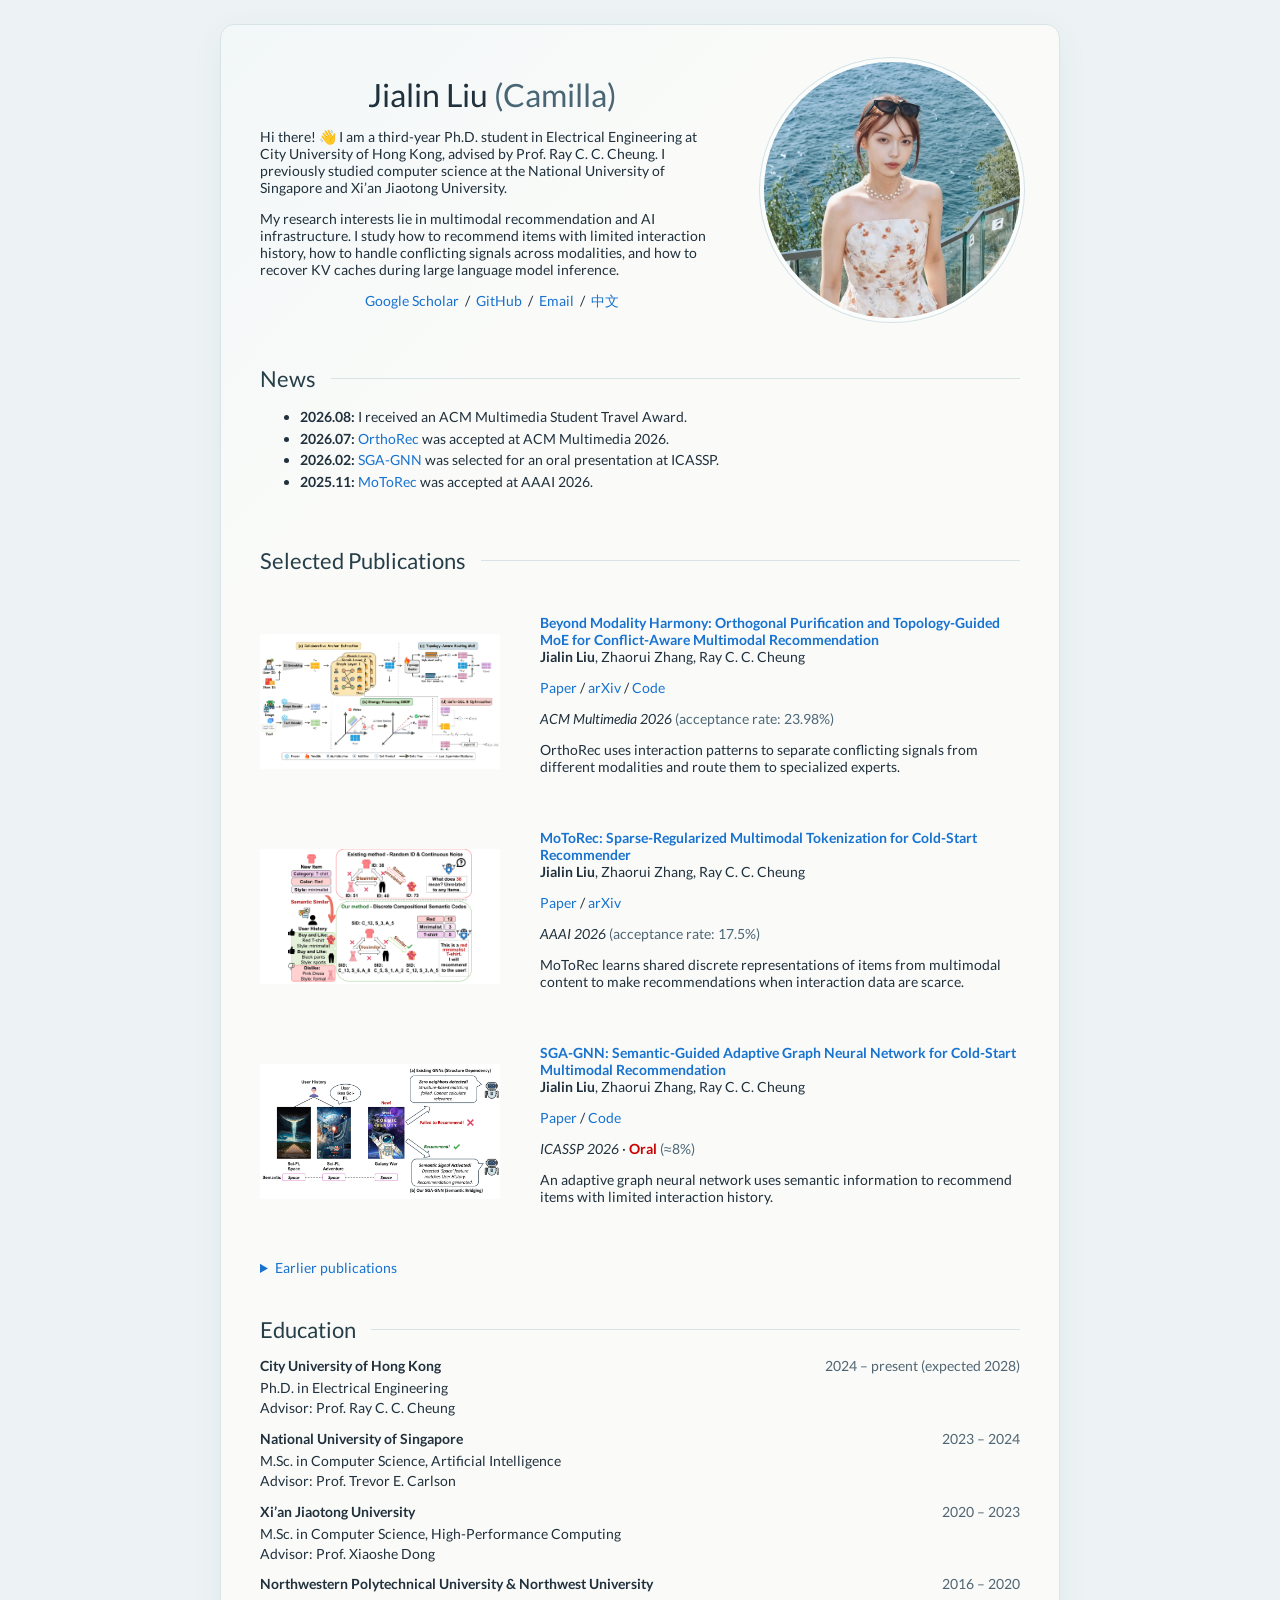
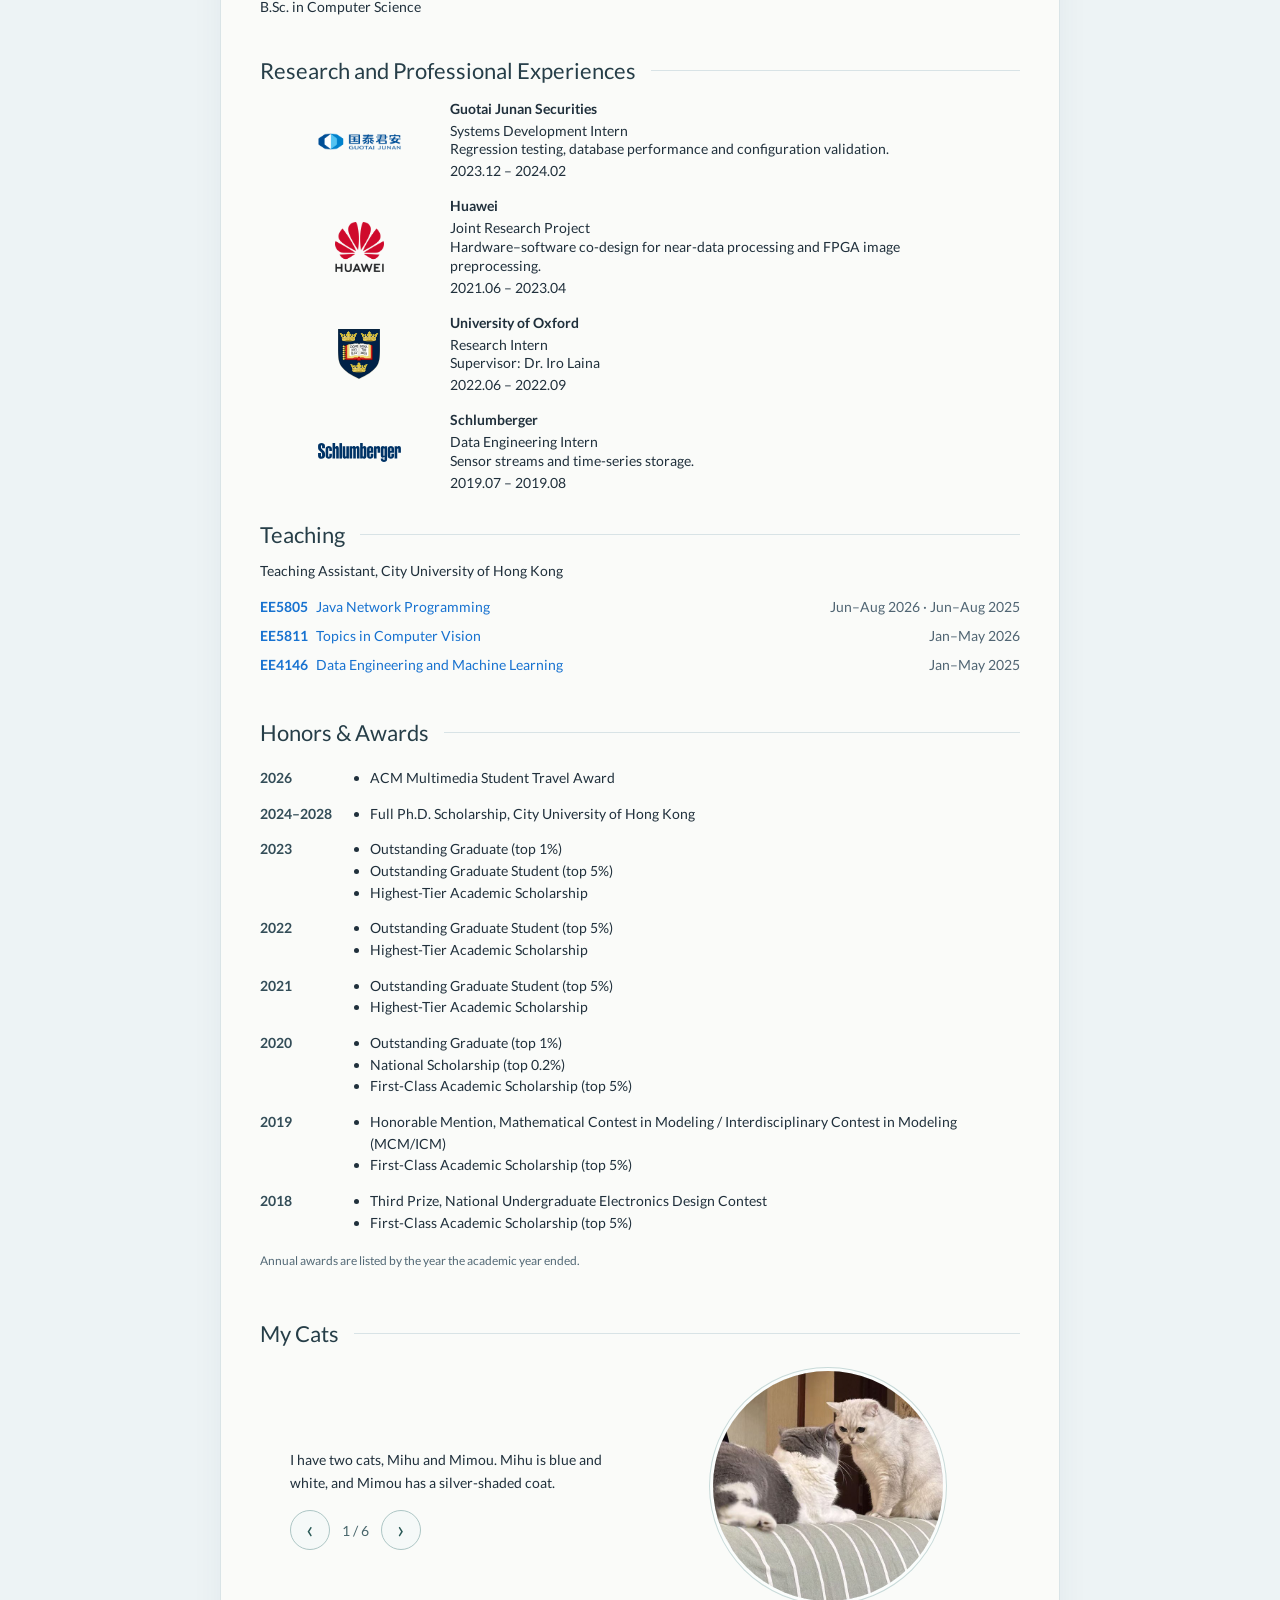
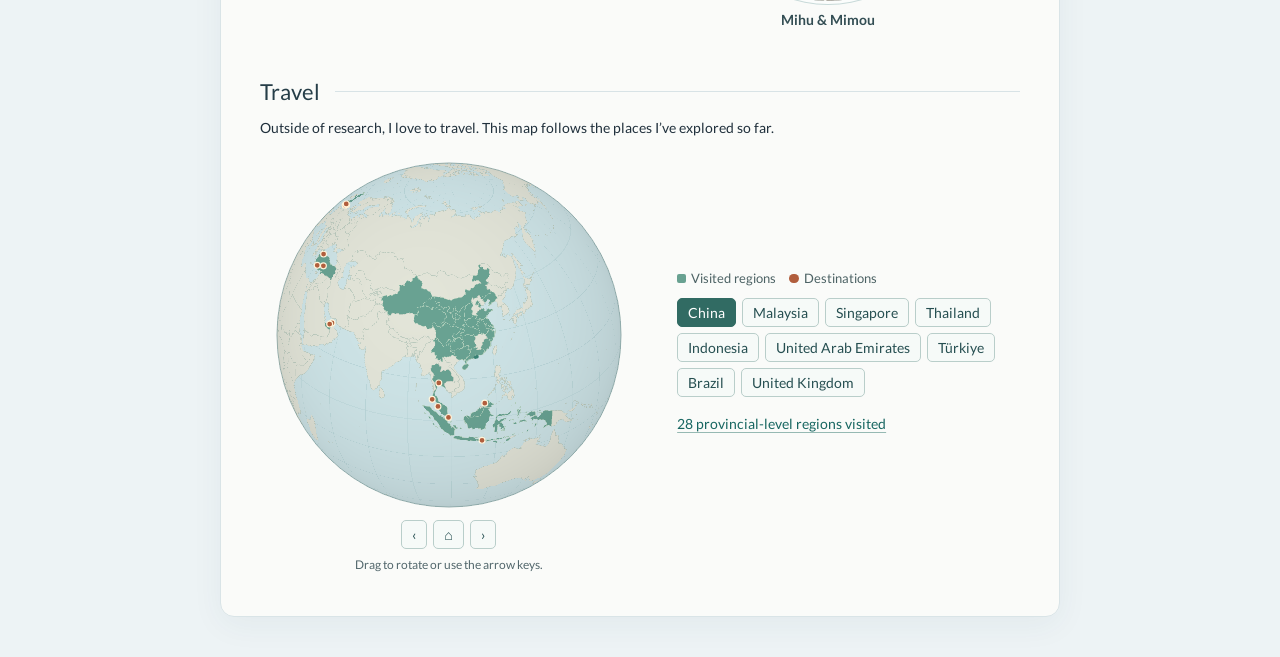
==== commit 8b1dbc81: "Shorten expected completion year label" ====
--- a/index.html
+++ b/index.html
@@ -2,4 +2,4 @@
 <html lang="en"><head><meta charset="utf-8"><meta name="viewport" content="width=device-width, initial-scale=1">
 <meta name="author" content="Jialin Liu"><meta name="description" content="Jialin Liu's research, publications and academic background.">
 <title>Jialin Liu (Camilla) · Research &amp; Publications</title><link rel="stylesheet" href="site.css"><script defer src="language.js"></script><link rel="stylesheet" href="travel.css"><script defer src="travel.js"></script><link rel="stylesheet" href="cats.css"><script defer src="cats.js"></script>
-</head><body><main><table role="presentation" class="page"><tbody><tr><td><table role="presentation" class="hero"><tbody><tr><td class="intro"><h1 class="name">Jialin Liu <span>(Camilla)</span></h1><p><span class="en" lang="en">Hi there! 👋 I am a third-year Ph.D. student in Electrical Engineering at City University of Hong Kong, advised by Prof. Ray C. C. Cheung. I previously studied computer science at the National University of Singapore and Xi’an Jiaotong University.</span><span class="zh" lang="zh-CN">你好！👋 我在香港城市大学攻读电子工程博士学位，目前是博士三年级，导师为 Ray C. C. Cheung 教授。此前，我曾在新加坡国立大学和西安交通大学学习计算机科学。</span></p><p><span class="en" lang="en">My research interests lie in multimodal recommendation and AI infrastructure. I study how to recommend items with limited interaction history, how to handle conflicting signals across modalities, and how to recover KV caches during large language model inference.</span><span class="zh" lang="zh-CN">我的研究方向是多模态推荐与 AI 基础设施，关注交互历史有限的物品推荐、多模态信号冲突，以及大语言模型推理中的 KV 缓存恢复。</span></p><p class="center"><a href="https://scholar.google.com/citations?user=gSpO4y8AAAAJ">Google Scholar</a> &nbsp;/&nbsp; <a href="https://github.com/Camilla-jl">GitHub</a> &nbsp;/&nbsp; <a href="mailto:camilla.liu@my.cityu.edu.hk"><span class="en" lang="en">Email</span><span class="zh" lang="zh-CN">邮箱</span></a> &nbsp;/&nbsp; <button class="lang" type="button" lang="zh-CN" aria-label="切换为中文">中文</button></p></td><td class="portrait-td"><div class="portrait-circle"><img class="portrait" src="assets/portrait.jpg" alt="Jialin Liu (Camilla)" width="720" height="720"></div></td></tr></tbody></table><table role="presentation" class="section "><tbody><tr><td><h2><span class="en" lang="en">News</span><span class="zh" lang="zh-CN">动态</span></h2><ul><li><b>2026.08:</b> <span class="en" lang="en">I received an ACM Multimedia Student Travel Award.</span><span class="zh" lang="zh-CN">获 ACM Multimedia 学生差旅奖。</span></li><li><b>2026.07:</b> <span class="en" lang="en"><a href="#orthorec">OrthoRec</a> was accepted at ACM Multimedia 2026.</span><span class="zh" lang="zh-CN"><a href="#orthorec">OrthoRec</a> 获 ACM Multimedia 2026 录用。</span></li><li><b>2026.02:</b> <span class="en" lang="en"><a href="#sga">SGA-GNN</a> was selected for an oral presentation at ICASSP.</span><span class="zh" lang="zh-CN"><a href="#sga">SGA-GNN</a> 入选 ICASSP 口头报告。</span></li><li><b>2025.11:</b> <span class="en" lang="en"><a href="#motorec">MoToRec</a> was accepted at AAAI 2026.</span><span class="zh" lang="zh-CN"><a href="#motorec">MoToRec</a> 获 AAAI 2026 录用。</span></li></ul></td></tr></tbody></table><table role="presentation" class="section "><tbody><tr><td><h2><span class="en" lang="en">Selected Publications</span><span class="zh" lang="zh-CN">代表性论文</span></h2></td></tr></tbody></table><table role="presentation" class="papers"><tbody><tr id="orthorec"><td class="paper-img"><a class="paper-figure" href="assets/orthorec.png"><span class="one"><img src="assets/orthorec.png" alt="" width="240"></span><span class="sr-only"><span class="en" lang="en">Enlarge OrthoRec model architecture</span><span class="zh" lang="zh-CN">放大OrthoRec 模型架构</span></span></a></td><td class="paper-copy"><a href="https://doi.org/10.1145/3767308.3836499"><span class="papertitle">Beyond Modality Harmony: Orthogonal Purification and Topology-Guided MoE for Conflict-Aware Multimodal Recommendation</span></a><br><strong>Jialin Liu</strong>, Zhaorui Zhang, Ray C. C. Cheung<p><a href="https://doi.org/10.1145/3767308.3836499"><span class="en" lang="en">Paper</span><span class="zh" lang="zh-CN">论文</span></a> / <a href="https://arxiv.org/abs/2609.02152">arXiv</a> / <a href="https://github.com/Camilla-jl/Orthorec"><span class="en" lang="en">Code</span><span class="zh" lang="zh-CN">代码</span></a></p><em>ACM Multimedia 2026</em> <span class="rate"><span class="en" lang="en">(acceptance rate: 23.98%)</span><span class="zh" lang="zh-CN">（录用率：23.98%）</span></span><p><span class="en" lang="en">OrthoRec uses interaction patterns to separate conflicting signals from different modalities and route them to specialized experts.</span><span class="zh" lang="zh-CN">OrthoRec 利用用户与物品的交互结构分离不同模态中的冲突信号，并将表征分配给相应的专家。</span></p></td></tr><tr id="motorec"><td class="paper-img"><a class="paper-figure" href="assets/motorec-intro.png"><span class="one"><img src="assets/motorec-intro.png" alt="" width="240"></span><span class="sr-only"><span class="en" lang="en">Enlarge MoToRec comparison of continuous alignment and discrete codes</span><span class="zh" lang="zh-CN">放大MoToRec 连续对齐与离散编码对比</span></span></a></td><td class="paper-copy"><a href="https://doi.org/10.1609/aaai.v40i18.38558"><span class="papertitle">MoToRec: Sparse-Regularized Multimodal Tokenization for Cold-Start Recommender</span></a><br><strong>Jialin Liu</strong>, Zhaorui Zhang, Ray C. C. Cheung<p><a href="https://doi.org/10.1609/aaai.v40i18.38558"><span class="en" lang="en">Paper</span><span class="zh" lang="zh-CN">论文</span></a> / <a href="https://arxiv.org/abs/2602.11062">arXiv</a></p><em>AAAI 2026</em> <span class="rate"><span class="en" lang="en">(acceptance rate: 17.5%)</span><span class="zh" lang="zh-CN">（录用率：17.5%）</span></span><p><span class="en" lang="en">MoToRec learns shared discrete representations of items from multimodal content to make recommendations when interaction data are scarce.</span><span class="zh" lang="zh-CN">MoToRec 从多模态内容中学习物品共享的离散表征，用于交互数据稀少时的冷启动推荐。</span></p></td></tr><tr id="sga"><td class="paper-img"><a class="paper-figure" href="assets/sga-intro.png"><span class="one"><img src="assets/sga-intro.png" alt="" width="240"></span><span class="sr-only"><span class="en" lang="en">Enlarge SGA-GNN movie recommendation cold-start example</span><span class="zh" lang="zh-CN">放大SGA-GNN 电影推荐冷启动示例</span></span></a></td><td class="paper-copy"><a href="https://doi.org/10.1109/ICASSP55912.2026.11460514"><span class="papertitle">SGA-GNN: Semantic-Guided Adaptive Graph Neural Network for Cold-Start Multimodal Recommendation</span></a><br><strong>Jialin Liu</strong>, Zhaorui Zhang, Ray C. C. Cheung<p><a href="https://doi.org/10.1109/ICASSP55912.2026.11460514"><span class="en" lang="en">Paper</span><span class="zh" lang="zh-CN">论文</span></a> / <a href="https://github.com/Camilla-jl/SGA-GNN"><span class="en" lang="en">Code</span><span class="zh" lang="zh-CN">代码</span></a></p><em>ICASSP 2026</em> · <strong class="oral"><a href="https://www.cmsworkshops.com/ICASSP2026/view_paper.php?PaperNum=15662&amp;bare=1"><span class="en" lang="en">Oral</span><span class="zh" lang="zh-CN">口头报告</span></a></strong> <span class="rate">(≈8%)</span><p><span class="en" lang="en">An adaptive graph neural network uses semantic information to recommend items with limited interaction history.</span><span class="zh" lang="zh-CN">通过语义信息引导自适应图神经网络，为交互历史有限的物品学习推荐表征。</span></p></td></tr></tbody></table><table role="presentation" class="section "><tbody><tr><td><details><summary><span class="en" lang="en">Earlier publications</span><span class="zh" lang="zh-CN">早期论文</span></summary><p><b><a href="https://doi.org/10.1109/HPCC-DSS-SmartCity-DependSys53884.2021.00158">DMF-MPC: A Dual-Stage and Multi-Step Forecasting Model Based Cooling System Control Method for Data Center Energy Cost Minimization</a></b><br>Xinrui He, Weiduo Chen, Xiaoshe Dong, Qiang Wang, <strong>Jialin Liu</strong>, Fan Dong, Yuanqi Su. <em>IEEE HPCC 2021</em>, <a href="https://www.ieee-hpcc.org/2021/The%20Hyper-Intelligence%20Congress%202021-schedule.pdf#page=23"><span class="en" lang="en">Special Session 3</span><span class="zh" lang="zh-CN">专题分会 3</span></a>.</p><p><b>Process Modeling Technology of Ancient Architecture with 3D Structure</b><br><strong>Jialin Liu</strong>, Hua Shi. <em>Electronic Technology and Software Engineering</em>, 2019.</p></details></td></tr></tbody></table><table role="presentation" class="section "><tbody><tr><td><section id="education"><h2><span class="en" lang="en">Education</span><span class="zh" lang="zh-CN">教育背景</span></h2><ul class="education-list"><li><div class="school-heading"><strong><span class="en" lang="en">City University of Hong Kong</span><span class="zh" lang="zh-CN">香港城市大学</span></strong><span class="school-dates">2024 – <span class="en" lang="en">present (expected graduation: 2028)</span><span class="zh" lang="zh-CN">至今（预计 2028 年毕业）</span></span></div><p><span class="en" lang="en">Ph.D. in Electrical Engineering<br>Advisor: Prof. Ray C. C. Cheung</span><span class="zh" lang="zh-CN">电子工程博士<br>导师：Ray C. C. Cheung 教授</span></p></li><li><div class="school-heading"><strong><span class="en" lang="en">National University of Singapore</span><span class="zh" lang="zh-CN">新加坡国立大学</span></strong><span class="school-dates">2023 – 2024</span></div><p><span class="en" lang="en">M.Sc. in Computer Science, Artificial Intelligence<br>Advisor: Prof. Trevor E. Carlson</span><span class="zh" lang="zh-CN">计算机科学硕士，人工智能方向<br>导师：Trevor E. Carlson 副教授</span></p></li><li><div class="school-heading"><strong><span class="en" lang="en">Xi’an Jiaotong University</span><span class="zh" lang="zh-CN">西安交通大学</span></strong><span class="school-dates">2020 – 2023</span></div><p><span class="en" lang="en">M.Sc. in Computer Science, High-Performance Computing<br>Advisor: Prof. Xiaoshe Dong</span><span class="zh" lang="zh-CN">计算机科学硕士，高性能计算方向<br>导师：董小社教授</span></p></li><li><div class="school-heading"><strong><span class="en" lang="en">Northwestern Polytechnical University &amp; Northwest University</span><span class="zh" lang="zh-CN">西北工业大学 &amp; 西北大学</span></strong><span class="school-dates">2016 – 2020</span></div><p><span class="en" lang="en">B.Sc. in Computer Science</span><span class="zh" lang="zh-CN">计算机科学学士</span></p></li></ul></section></td></tr></tbody></table><table role="presentation" class="section institution-heading"><tbody><tr><td><h2><span class="en" lang="en">Research and Professional Experiences</span><span class="zh" lang="zh-CN">科研与实习经历</span></h2></td></tr></tbody></table><table role="presentation" class="institutions"><tbody><tr><td class="institution-mark"><img class="school-logo" src="assets/org-guotai.png" alt=""></td><td><b><span class="en" lang="en">Guotai Junan Securities</span><span class="zh" lang="zh-CN">国泰君安证券</span></b><p><span class="en" lang="en">Systems Development Intern<br>Regression testing, database performance and configuration validation.</span><span class="zh" lang="zh-CN">系统开发实习生<br>自动化回归测试、数据库性能优化与配置校验。</span></p>2023.12 – 2024.02</td></tr><tr><td class="institution-mark"><img class="school-logo" src="assets/org-huawei.png" alt=""></td><td><b><span class="en" lang="en">Huawei</span><span class="zh" lang="zh-CN">华为</span></b><p><span class="en" lang="en">Joint Research Project<br>Hardware–software co-design for near-data processing and FPGA image preprocessing.</span><span class="zh" lang="zh-CN">联合研究项目<br>面向近数据处理的软硬件协同设计与 FPGA 图像预处理。</span></p>2021.06 – 2023.04</td></tr><tr><td class="institution-mark"><img class="school-logo" src="assets/edu-oxford.svg" alt=""></td><td><b><span class="en" lang="en">University of Oxford</span><span class="zh" lang="zh-CN">牛津大学</span></b><p><span class="en" lang="en">Research Intern<br>Supervisor: Dr. Iro Laina</span><span class="zh" lang="zh-CN">研究实习生<br>导师：Iro Laina 博士</span></p>2022.06 – 2022.09</td></tr><tr><td class="institution-mark"><img class="school-logo" src="assets/org-schlumberger.svg" alt=""></td><td><b><span class="en" lang="en">Schlumberger</span><span class="zh" lang="zh-CN">北方斯伦贝谢</span></b><p><span class="en" lang="en">Data Engineering Intern<br>Sensor streams and time-series storage.</span><span class="zh" lang="zh-CN">数据工程实习生<br>传感器数据流与时序数据存储。</span></p>2019.07 – 2019.08</td></tr></tbody></table><table role="presentation" class="section "><tbody><tr><td><section id="teaching"><h2><span class="en" lang="en">Teaching</span><span class="zh" lang="zh-CN">助教经历</span></h2><p><span class="en" lang="en">Teaching Assistant, City University of Hong Kong</span><span class="zh" lang="zh-CN">香港城市大学 · 课程助教</span></p><ul class="teaching-courses"><li><a href="https://www.cityu.edu.hk/catalogue/pg/202526/course/EE5805.htm"><b>EE5805</b> <span class="en" lang="en">Java Network Programming</span><span class="zh" lang="zh-CN">Java 网络编程</span></a><span class="teaching-dates"><span class="en" lang="en">Jun–Aug 2026 · Jun–Aug 2025</span><span class="zh" lang="zh-CN">2026 年 6–8 月、2025 年 6–8 月</span></span></li><li><a href="https://www.cityu.edu.hk/catalogue/pg/202526/course/EE5811.htm"><b>EE5811</b> <span class="en" lang="en">Topics in Computer Vision</span><span class="zh" lang="zh-CN">计算机视觉专题</span></a><span class="teaching-dates"><span class="en" lang="en">Jan–May 2026</span><span class="zh" lang="zh-CN">2026 年 1–5 月</span></span></li><li><a href="https://www.cityu.edu.hk/catalogue/ug/202425/course/EE4146.htm"><b>EE4146</b> <span class="en" lang="en">Data Engineering and Machine Learning</span><span class="zh" lang="zh-CN">数据工程与机器学习</span></a><span class="teaching-dates"><span class="en" lang="en">Jan–May 2025</span><span class="zh" lang="zh-CN">2025 年 1–5 月</span></span></li></ul></section></td></tr></tbody></table><table role="presentation" class="section "><tbody><tr><td><h2><span class="en" lang="en">Honors &amp; Awards</span><span class="zh" lang="zh-CN">荣誉与奖项</span></h2><dl class="awards"><div class="award-year"><dt>2026</dt><dd><ul><li><span class="en" lang="en">ACM Multimedia Student Travel Award</span><span class="zh" lang="zh-CN">ACM Multimedia 学生差旅奖</span></li></ul></dd></div><div class="award-year"><dt>2024–2028</dt><dd><ul><li><span class="en" lang="en">Full Ph.D. Scholarship, City University of Hong Kong</span><span class="zh" lang="zh-CN">香港城市大学博士全额奖学金</span></li></ul></dd></div><div class="award-year"><dt>2023</dt><dd><ul><li><span class="en" lang="en">Outstanding Graduate (top 1%)</span><span class="zh" lang="zh-CN">优秀毕业生（1%）</span></li><li><span class="en" lang="en">Outstanding Graduate Student (top 5%)</span><span class="zh" lang="zh-CN">优秀研究生（前 5%）</span></li><li><span class="en" lang="en">Highest-Tier Academic Scholarship</span><span class="zh" lang="zh-CN">特等学业奖学金</span></li></ul></dd></div><div class="award-year"><dt>2022</dt><dd><ul><li><span class="en" lang="en">Outstanding Graduate Student (top 5%)</span><span class="zh" lang="zh-CN">优秀研究生（前 5%）</span></li><li><span class="en" lang="en">Highest-Tier Academic Scholarship</span><span class="zh" lang="zh-CN">特等学业奖学金</span></li></ul></dd></div><div class="award-year"><dt>2021</dt><dd><ul><li><span class="en" lang="en">Outstanding Graduate Student (top 5%)</span><span class="zh" lang="zh-CN">优秀研究生（前 5%）</span></li><li><span class="en" lang="en">Highest-Tier Academic Scholarship</span><span class="zh" lang="zh-CN">特等学业奖学金</span></li></ul></dd></div><div class="award-year"><dt>2020</dt><dd><ul><li><span class="en" lang="en">Outstanding Graduate (top 1%)</span><span class="zh" lang="zh-CN">优秀毕业生（1%）</span></li><li><span class="en" lang="en">National Scholarship (top 0.2%)</span><span class="zh" lang="zh-CN">国家奖学金（0.2%）</span></li><li><span class="en" lang="en">First-Class Academic Scholarship (top 5%)</span><span class="zh" lang="zh-CN">一等学业奖学金（5%）</span></li></ul></dd></div><div class="award-year"><dt>2019</dt><dd><ul><li><span class="en" lang="en">Honorable Mention, Mathematical Contest in Modeling / Interdisciplinary Contest in Modeling (MCM/ICM)</span><span class="zh" lang="zh-CN">美国大学生数学建模竞赛（MCM/ICM）H 奖</span></li><li><span class="en" lang="en">First-Class Academic Scholarship (top 5%)</span><span class="zh" lang="zh-CN">一等学业奖学金（5%）</span></li></ul></dd></div><div class="award-year"><dt>2018</dt><dd><ul><li><span class="en" lang="en">Third Prize, National Undergraduate Electronics Design Contest</span><span class="zh" lang="zh-CN">全国大学生电子设计竞赛三等奖</span></li><li><span class="en" lang="en">First-Class Academic Scholarship (top 5%)</span><span class="zh" lang="zh-CN">一等学业奖学金（5%）</span></li></ul></dd></div></dl><p class="year-note"><span class="en" lang="en">Annual awards are listed by the year the academic year ended.</span><span class="zh" lang="zh-CN">按学年评选的奖项以学年结束年份列示。</span></p></td></tr></tbody></table><table role="presentation" class="section "><tbody><tr><td><section id="cats"><h2><span class="en" lang="en">My Cats</span><span class="zh" lang="zh-CN">我的两只猫</span></h2><div class="cat-album"><p class="cat-intro"><span class="en" lang="en">I have two cats, Mihu and Mimou. Mihu is blue and white, and Mimou has a silver-shaded coat.</span><span class="zh" lang="zh-CN">我有两只猫。蓝白色的是 Mihu，银渐层是 Mimou。</span></p><div id="cat-photos" class="cat-track" tabindex="0" aria-label="Cat photos"><figure class="cat-slide"><img src="assets/cats/together.jpg" width="640" height="640" loading="lazy" decoding="async" alt="The two cats face each other on the striped sofa." data-alt-zh="两只猫在条纹沙发靠背上面对面。"><figcaption><span class="en" lang="en">Mihu &amp; Mimou</span><span class="zh" lang="zh-CN">Mihu 和 Mimou</span></figcaption></figure><figure class="cat-slide"><img src="assets/cats/mihu-portrait.jpg" width="640" height="640" loading="lazy" decoding="async" alt="Mihu rests both front paws on a striped cushion." data-alt-zh="Mihu 把两只前爪并排搭在条纹软垫上。"><figcaption><span class="en" lang="en">Mihu</span><span class="zh" lang="zh-CN">Mihu</span></figcaption></figure><figure class="cat-slide"><img src="assets/cats/mimou-portrait.jpg" width="640" height="640" loading="lazy" decoding="async" alt="Mimou looks up from the wooden floor." data-alt-zh="Mimou 趴在木地板上，抬头看向镜头。"><figcaption><span class="en" lang="en">Mimou</span><span class="zh" lang="zh-CN">Mimou</span></figcaption></figure><figure class="cat-slide"><img src="assets/cats/mihu-walk.jpg" width="640" height="640" loading="lazy" decoding="async" alt="Mihu steps out from under a chair." data-alt-zh="Mihu 从椅子下面探头走出来。"><figcaption><span class="en" lang="en">Mihu</span><span class="zh" lang="zh-CN">Mihu</span></figcaption></figure><figure class="cat-slide"><img src="assets/cats/mimou-floor.jpg" width="640" height="640" loading="lazy" decoding="async" alt="Mimou lies belly-up with curled paws." data-alt-zh="Mimou 仰躺在地板上，蜷着爪子。"><figcaption><span class="en" lang="en">Mimou</span><span class="zh" lang="zh-CN">Mimou</span></figcaption></figure><figure class="cat-slide"><img src="assets/cats/mihu-table.jpg" width="640" height="640" loading="lazy" decoding="async" alt="Mihu sits on the table beside a paper cup." data-alt-zh="Mihu 坐在桌上，旁边放着一个纸杯。"><figcaption><span class="en" lang="en">Mihu</span><span class="zh" lang="zh-CN">Mihu</span></figcaption></figure></div><div class="cat-nav" hidden><button type="button" data-cat-step="-1" aria-controls="cat-photos"><span aria-hidden="true">‹</span><span class="sr-only"><span class="en" lang="en">Previous photo</span><span class="zh" lang="zh-CN">上一张照片</span></span></button><span id="cat-status" aria-live="polite" aria-atomic="true">1 / 6</span><button type="button" data-cat-step="1" aria-controls="cat-photos"><span aria-hidden="true">›</span><span class="sr-only"><span class="en" lang="en">Next photo</span><span class="zh" lang="zh-CN">下一张照片</span></span></button></div></div></section></td></tr></tbody></table><table role="presentation" class="section "><tbody><tr><td><section id="travel"><h2><span class="en" lang="en">Travel</span><span class="zh" lang="zh-CN">旅行足迹</span></h2><p><span class="en" lang="en">Outside of research, I love to travel. This map follows the places I’ve explored so far.</span><span class="zh" lang="zh-CN">做研究之余，我喜欢旅行。把走过的地方一一点亮，下一站还在探索中。</span></p><div class="travel-atlas"><div class="travel-map-frame"><canvas id="travel-globe" width="420" height="420" tabindex="0" aria-label="Interactive travel globe" aria-describedby="travel-instructions"></canvas><div class="travel-controls"><button type="button" data-travel-rotate="left"><span aria-hidden="true">‹</span><span class="sr-only"><span class="en" lang="en">Rotate left</span><span class="zh" lang="zh-CN">向左旋转</span></span></button><button type="button" data-travel-rotate="home"><span aria-hidden="true">⌂</span><span class="sr-only"><span class="en" lang="en">Reset view</span><span class="zh" lang="zh-CN">回到初始视角</span></span></button><button type="button" data-travel-rotate="right"><span aria-hidden="true">›</span><span class="sr-only"><span class="en" lang="en">Rotate right</span><span class="zh" lang="zh-CN">向右旋转</span></span></button></div><p class="travel-map-hint" id="travel-instructions"><span class="en" lang="en">Drag to rotate or use the arrow keys.</span><span class="zh" lang="zh-CN">拖动地球或使用方向键旋转。</span></p></div><div class="travel-places"><div class="travel-key" aria-hidden="true"><span><span class="en" lang="en">Visited regions</span><span class="zh" lang="zh-CN">到访地区</span></span><span><span class="en" lang="en">Destinations</span><span class="zh" lang="zh-CN">目的地</span></span></div><div class="travel-region-list"><button type="button" data-travel-region="CN" aria-pressed="true"><span class="en" lang="en">China</span><span class="zh" lang="zh-CN">中国</span></button><button type="button" data-travel-region="MY" aria-pressed="false"><span class="en" lang="en">Malaysia</span><span class="zh" lang="zh-CN">马来西亚</span></button><button type="button" data-travel-region="SG" aria-pressed="false"><span class="en" lang="en">Singapore</span><span class="zh" lang="zh-CN">新加坡</span></button><button type="button" data-travel-region="TH" aria-pressed="false"><span class="en" lang="en">Thailand</span><span class="zh" lang="zh-CN">泰国</span></button><button type="button" data-travel-region="ID" aria-pressed="false"><span class="en" lang="en">Indonesia</span><span class="zh" lang="zh-CN">印度尼西亚</span></button><button type="button" data-travel-region="AE" aria-pressed="false"><span class="en" lang="en">United Arab Emirates</span><span class="zh" lang="zh-CN">阿联酋</span></button><button type="button" data-travel-region="TR" aria-pressed="false"><span class="en" lang="en">Türkiye</span><span class="zh" lang="zh-CN">土耳其</span></button><button type="button" data-travel-region="BR" aria-pressed="false"><span class="en" lang="en">Brazil</span><span class="zh" lang="zh-CN">巴西</span></button><button type="button" data-travel-region="GB" aria-pressed="false"><span class="en" lang="en">United Kingdom</span><span class="zh" lang="zh-CN">英国</span></button></div><p id="travel-selection" aria-live="polite"></p></div></div><noscript><style>#travel .travel-atlas{display:none}</style><ul><li><span class="en" lang="en">China · 28 provincial-level regions</span><span class="zh" lang="zh-CN">中国 · 28 个省级行政区</span></li><li><span class="en" lang="en">Malaysia · Penang and Kota Kinabalu</span><span class="zh" lang="zh-CN">马来西亚 · 槟城、亚庇</span></li><li><span class="en" lang="en">Singapore</span><span class="zh" lang="zh-CN">新加坡</span></li><li><span class="en" lang="en">Thailand · Bangkok and Phuket</span><span class="zh" lang="zh-CN">泰国 · 曼谷、普吉岛</span></li><li><span class="en" lang="en">Indonesia · Bali</span><span class="zh" lang="zh-CN">印度尼西亚 · 巴厘岛</span></li><li><span class="en" lang="en">United Arab Emirates · Dubai and Abu Dhabi</span><span class="zh" lang="zh-CN">阿联酋 · 迪拜、阿布扎比</span></li><li><span class="en" lang="en">Türkiye · Istanbul, Antalya and Cappadocia</span><span class="zh" lang="zh-CN">土耳其 · 伊斯坦布尔、安塔利亚、卡帕多奇亚</span></li><li><span class="en" lang="en">Brazil · Rio de Janeiro</span><span class="zh" lang="zh-CN">巴西 · 里约热内卢</span></li><li><span class="en" lang="en">United Kingdom · London, Cambridge and Oxford</span><span class="zh" lang="zh-CN">英国 · 伦敦、剑桥、牛津</span></li></ul></noscript></section></td></tr></tbody></table></td></tr></tbody></table></main></body></html>+</head><body><main><table role="presentation" class="page"><tbody><tr><td><table role="presentation" class="hero"><tbody><tr><td class="intro"><h1 class="name">Jialin Liu <span>(Camilla)</span></h1><p><span class="en" lang="en">Hi there! 👋 I am a third-year Ph.D. student in Electrical Engineering at City University of Hong Kong, advised by Prof. Ray C. C. Cheung. I previously studied computer science at the National University of Singapore and Xi’an Jiaotong University.</span><span class="zh" lang="zh-CN">你好！👋 我在香港城市大学攻读电子工程博士学位，目前是博士三年级，导师为 Ray C. C. Cheung 教授。此前，我曾在新加坡国立大学和西安交通大学学习计算机科学。</span></p><p><span class="en" lang="en">My research interests lie in multimodal recommendation and AI infrastructure. I study how to recommend items with limited interaction history, how to handle conflicting signals across modalities, and how to recover KV caches during large language model inference.</span><span class="zh" lang="zh-CN">我的研究方向是多模态推荐与 AI 基础设施，关注交互历史有限的物品推荐、多模态信号冲突，以及大语言模型推理中的 KV 缓存恢复。</span></p><p class="center"><a href="https://scholar.google.com/citations?user=gSpO4y8AAAAJ">Google Scholar</a> &nbsp;/&nbsp; <a href="https://github.com/Camilla-jl">GitHub</a> &nbsp;/&nbsp; <a href="mailto:camilla.liu@my.cityu.edu.hk"><span class="en" lang="en">Email</span><span class="zh" lang="zh-CN">邮箱</span></a> &nbsp;/&nbsp; <button class="lang" type="button" lang="zh-CN" aria-label="切换为中文">中文</button></p></td><td class="portrait-td"><div class="portrait-circle"><img class="portrait" src="assets/portrait.jpg" alt="Jialin Liu (Camilla)" width="720" height="720"></div></td></tr></tbody></table><table role="presentation" class="section "><tbody><tr><td><h2><span class="en" lang="en">News</span><span class="zh" lang="zh-CN">动态</span></h2><ul><li><b>2026.08:</b> <span class="en" lang="en">I received an ACM Multimedia Student Travel Award.</span><span class="zh" lang="zh-CN">获 ACM Multimedia 学生差旅奖。</span></li><li><b>2026.07:</b> <span class="en" lang="en"><a href="#orthorec">OrthoRec</a> was accepted at ACM Multimedia 2026.</span><span class="zh" lang="zh-CN"><a href="#orthorec">OrthoRec</a> 获 ACM Multimedia 2026 录用。</span></li><li><b>2026.02:</b> <span class="en" lang="en"><a href="#sga">SGA-GNN</a> was selected for an oral presentation at ICASSP.</span><span class="zh" lang="zh-CN"><a href="#sga">SGA-GNN</a> 入选 ICASSP 口头报告。</span></li><li><b>2025.11:</b> <span class="en" lang="en"><a href="#motorec">MoToRec</a> was accepted at AAAI 2026.</span><span class="zh" lang="zh-CN"><a href="#motorec">MoToRec</a> 获 AAAI 2026 录用。</span></li></ul></td></tr></tbody></table><table role="presentation" class="section "><tbody><tr><td><h2><span class="en" lang="en">Selected Publications</span><span class="zh" lang="zh-CN">代表性论文</span></h2></td></tr></tbody></table><table role="presentation" class="papers"><tbody><tr id="orthorec"><td class="paper-img"><a class="paper-figure" href="assets/orthorec.png"><span class="one"><img src="assets/orthorec.png" alt="" width="240"></span><span class="sr-only"><span class="en" lang="en">Enlarge OrthoRec model architecture</span><span class="zh" lang="zh-CN">放大OrthoRec 模型架构</span></span></a></td><td class="paper-copy"><a href="https://doi.org/10.1145/3767308.3836499"><span class="papertitle">Beyond Modality Harmony: Orthogonal Purification and Topology-Guided MoE for Conflict-Aware Multimodal Recommendation</span></a><br><strong>Jialin Liu</strong>, Zhaorui Zhang, Ray C. C. Cheung<p><a href="https://doi.org/10.1145/3767308.3836499"><span class="en" lang="en">Paper</span><span class="zh" lang="zh-CN">论文</span></a> / <a href="https://arxiv.org/abs/2609.02152">arXiv</a> / <a href="https://github.com/Camilla-jl/Orthorec"><span class="en" lang="en">Code</span><span class="zh" lang="zh-CN">代码</span></a></p><em>ACM Multimedia 2026</em> <span class="rate"><span class="en" lang="en">(acceptance rate: 23.98%)</span><span class="zh" lang="zh-CN">（录用率：23.98%）</span></span><p><span class="en" lang="en">OrthoRec uses interaction patterns to separate conflicting signals from different modalities and route them to specialized experts.</span><span class="zh" lang="zh-CN">OrthoRec 利用用户与物品的交互结构分离不同模态中的冲突信号，并将表征分配给相应的专家。</span></p></td></tr><tr id="motorec"><td class="paper-img"><a class="paper-figure" href="assets/motorec-intro.png"><span class="one"><img src="assets/motorec-intro.png" alt="" width="240"></span><span class="sr-only"><span class="en" lang="en">Enlarge MoToRec comparison of continuous alignment and discrete codes</span><span class="zh" lang="zh-CN">放大MoToRec 连续对齐与离散编码对比</span></span></a></td><td class="paper-copy"><a href="https://doi.org/10.1609/aaai.v40i18.38558"><span class="papertitle">MoToRec: Sparse-Regularized Multimodal Tokenization for Cold-Start Recommender</span></a><br><strong>Jialin Liu</strong>, Zhaorui Zhang, Ray C. C. Cheung<p><a href="https://doi.org/10.1609/aaai.v40i18.38558"><span class="en" lang="en">Paper</span><span class="zh" lang="zh-CN">论文</span></a> / <a href="https://arxiv.org/abs/2602.11062">arXiv</a></p><em>AAAI 2026</em> <span class="rate"><span class="en" lang="en">(acceptance rate: 17.5%)</span><span class="zh" lang="zh-CN">（录用率：17.5%）</span></span><p><span class="en" lang="en">MoToRec learns shared discrete representations of items from multimodal content to make recommendations when interaction data are scarce.</span><span class="zh" lang="zh-CN">MoToRec 从多模态内容中学习物品共享的离散表征，用于交互数据稀少时的冷启动推荐。</span></p></td></tr><tr id="sga"><td class="paper-img"><a class="paper-figure" href="assets/sga-intro.png"><span class="one"><img src="assets/sga-intro.png" alt="" width="240"></span><span class="sr-only"><span class="en" lang="en">Enlarge SGA-GNN movie recommendation cold-start example</span><span class="zh" lang="zh-CN">放大SGA-GNN 电影推荐冷启动示例</span></span></a></td><td class="paper-copy"><a href="https://doi.org/10.1109/ICASSP55912.2026.11460514"><span class="papertitle">SGA-GNN: Semantic-Guided Adaptive Graph Neural Network for Cold-Start Multimodal Recommendation</span></a><br><strong>Jialin Liu</strong>, Zhaorui Zhang, Ray C. C. Cheung<p><a href="https://doi.org/10.1109/ICASSP55912.2026.11460514"><span class="en" lang="en">Paper</span><span class="zh" lang="zh-CN">论文</span></a> / <a href="https://github.com/Camilla-jl/SGA-GNN"><span class="en" lang="en">Code</span><span class="zh" lang="zh-CN">代码</span></a></p><em>ICASSP 2026</em> · <strong class="oral"><a href="https://www.cmsworkshops.com/ICASSP2026/view_paper.php?PaperNum=15662&amp;bare=1"><span class="en" lang="en">Oral</span><span class="zh" lang="zh-CN">口头报告</span></a></strong> <span class="rate">(≈8%)</span><p><span class="en" lang="en">An adaptive graph neural network uses semantic information to recommend items with limited interaction history.</span><span class="zh" lang="zh-CN">通过语义信息引导自适应图神经网络，为交互历史有限的物品学习推荐表征。</span></p></td></tr></tbody></table><table role="presentation" class="section "><tbody><tr><td><details><summary><span class="en" lang="en">Earlier publications</span><span class="zh" lang="zh-CN">早期论文</span></summary><p><b><a href="https://doi.org/10.1109/HPCC-DSS-SmartCity-DependSys53884.2021.00158">DMF-MPC: A Dual-Stage and Multi-Step Forecasting Model Based Cooling System Control Method for Data Center Energy Cost Minimization</a></b><br>Xinrui He, Weiduo Chen, Xiaoshe Dong, Qiang Wang, <strong>Jialin Liu</strong>, Fan Dong, Yuanqi Su. <em>IEEE HPCC 2021</em>, <a href="https://www.ieee-hpcc.org/2021/The%20Hyper-Intelligence%20Congress%202021-schedule.pdf#page=23"><span class="en" lang="en">Special Session 3</span><span class="zh" lang="zh-CN">专题分会 3</span></a>.</p><p><b>Process Modeling Technology of Ancient Architecture with 3D Structure</b><br><strong>Jialin Liu</strong>, Hua Shi. <em>Electronic Technology and Software Engineering</em>, 2019.</p></details></td></tr></tbody></table><table role="presentation" class="section "><tbody><tr><td><section id="education"><h2><span class="en" lang="en">Education</span><span class="zh" lang="zh-CN">教育背景</span></h2><ul class="education-list"><li><div class="school-heading"><strong><span class="en" lang="en">City University of Hong Kong</span><span class="zh" lang="zh-CN">香港城市大学</span></strong><span class="school-dates">2024 – <span class="en" lang="en">present (expected 2028)</span><span class="zh" lang="zh-CN">至今（预计 2028 年毕业）</span></span></div><p><span class="en" lang="en">Ph.D. in Electrical Engineering<br>Advisor: Prof. Ray C. C. Cheung</span><span class="zh" lang="zh-CN">电子工程博士<br>导师：Ray C. C. Cheung 教授</span></p></li><li><div class="school-heading"><strong><span class="en" lang="en">National University of Singapore</span><span class="zh" lang="zh-CN">新加坡国立大学</span></strong><span class="school-dates">2023 – 2024</span></div><p><span class="en" lang="en">M.Sc. in Computer Science, Artificial Intelligence<br>Advisor: Prof. Trevor E. Carlson</span><span class="zh" lang="zh-CN">计算机科学硕士，人工智能方向<br>导师：Trevor E. Carlson 副教授</span></p></li><li><div class="school-heading"><strong><span class="en" lang="en">Xi’an Jiaotong University</span><span class="zh" lang="zh-CN">西安交通大学</span></strong><span class="school-dates">2020 – 2023</span></div><p><span class="en" lang="en">M.Sc. in Computer Science, High-Performance Computing<br>Advisor: Prof. Xiaoshe Dong</span><span class="zh" lang="zh-CN">计算机科学硕士，高性能计算方向<br>导师：董小社教授</span></p></li><li><div class="school-heading"><strong><span class="en" lang="en">Northwestern Polytechnical University &amp; Northwest University</span><span class="zh" lang="zh-CN">西北工业大学 &amp; 西北大学</span></strong><span class="school-dates">2016 – 2020</span></div><p><span class="en" lang="en">B.Sc. in Computer Science</span><span class="zh" lang="zh-CN">计算机科学学士</span></p></li></ul></section></td></tr></tbody></table><table role="presentation" class="section institution-heading"><tbody><tr><td><h2><span class="en" lang="en">Research and Professional Experiences</span><span class="zh" lang="zh-CN">科研与实习经历</span></h2></td></tr></tbody></table><table role="presentation" class="institutions"><tbody><tr><td class="institution-mark"><img class="school-logo" src="assets/org-guotai.png" alt=""></td><td><b><span class="en" lang="en">Guotai Junan Securities</span><span class="zh" lang="zh-CN">国泰君安证券</span></b><p><span class="en" lang="en">Systems Development Intern<br>Regression testing, database performance and configuration validation.</span><span class="zh" lang="zh-CN">系统开发实习生<br>自动化回归测试、数据库性能优化与配置校验。</span></p>2023.12 – 2024.02</td></tr><tr><td class="institution-mark"><img class="school-logo" src="assets/org-huawei.png" alt=""></td><td><b><span class="en" lang="en">Huawei</span><span class="zh" lang="zh-CN">华为</span></b><p><span class="en" lang="en">Joint Research Project<br>Hardware–software co-design for near-data processing and FPGA image preprocessing.</span><span class="zh" lang="zh-CN">联合研究项目<br>面向近数据处理的软硬件协同设计与 FPGA 图像预处理。</span></p>2021.06 – 2023.04</td></tr><tr><td class="institution-mark"><img class="school-logo" src="assets/edu-oxford.svg" alt=""></td><td><b><span class="en" lang="en">University of Oxford</span><span class="zh" lang="zh-CN">牛津大学</span></b><p><span class="en" lang="en">Research Intern<br>Supervisor: Dr. Iro Laina</span><span class="zh" lang="zh-CN">研究实习生<br>导师：Iro Laina 博士</span></p>2022.06 – 2022.09</td></tr><tr><td class="institution-mark"><img class="school-logo" src="assets/org-schlumberger.svg" alt=""></td><td><b><span class="en" lang="en">Schlumberger</span><span class="zh" lang="zh-CN">北方斯伦贝谢</span></b><p><span class="en" lang="en">Data Engineering Intern<br>Sensor streams and time-series storage.</span><span class="zh" lang="zh-CN">数据工程实习生<br>传感器数据流与时序数据存储。</span></p>2019.07 – 2019.08</td></tr></tbody></table><table role="presentation" class="section "><tbody><tr><td><section id="teaching"><h2><span class="en" lang="en">Teaching</span><span class="zh" lang="zh-CN">助教经历</span></h2><p><span class="en" lang="en">Teaching Assistant, City University of Hong Kong</span><span class="zh" lang="zh-CN">香港城市大学 · 课程助教</span></p><ul class="teaching-courses"><li><a href="https://www.cityu.edu.hk/catalogue/pg/202526/course/EE5805.htm"><b>EE5805</b> <span class="en" lang="en">Java Network Programming</span><span class="zh" lang="zh-CN">Java 网络编程</span></a><span class="teaching-dates"><span class="en" lang="en">Jun–Aug 2026 · Jun–Aug 2025</span><span class="zh" lang="zh-CN">2026 年 6–8 月、2025 年 6–8 月</span></span></li><li><a href="https://www.cityu.edu.hk/catalogue/pg/202526/course/EE5811.htm"><b>EE5811</b> <span class="en" lang="en">Topics in Computer Vision</span><span class="zh" lang="zh-CN">计算机视觉专题</span></a><span class="teaching-dates"><span class="en" lang="en">Jan–May 2026</span><span class="zh" lang="zh-CN">2026 年 1–5 月</span></span></li><li><a href="https://www.cityu.edu.hk/catalogue/ug/202425/course/EE4146.htm"><b>EE4146</b> <span class="en" lang="en">Data Engineering and Machine Learning</span><span class="zh" lang="zh-CN">数据工程与机器学习</span></a><span class="teaching-dates"><span class="en" lang="en">Jan–May 2025</span><span class="zh" lang="zh-CN">2025 年 1–5 月</span></span></li></ul></section></td></tr></tbody></table><table role="presentation" class="section "><tbody><tr><td><h2><span class="en" lang="en">Honors &amp; Awards</span><span class="zh" lang="zh-CN">荣誉与奖项</span></h2><dl class="awards"><div class="award-year"><dt>2026</dt><dd><ul><li><span class="en" lang="en">ACM Multimedia Student Travel Award</span><span class="zh" lang="zh-CN">ACM Multimedia 学生差旅奖</span></li></ul></dd></div><div class="award-year"><dt>2024–2028</dt><dd><ul><li><span class="en" lang="en">Full Ph.D. Scholarship, City University of Hong Kong</span><span class="zh" lang="zh-CN">香港城市大学博士全额奖学金</span></li></ul></dd></div><div class="award-year"><dt>2023</dt><dd><ul><li><span class="en" lang="en">Outstanding Graduate (top 1%)</span><span class="zh" lang="zh-CN">优秀毕业生（1%）</span></li><li><span class="en" lang="en">Outstanding Graduate Student (top 5%)</span><span class="zh" lang="zh-CN">优秀研究生（前 5%）</span></li><li><span class="en" lang="en">Highest-Tier Academic Scholarship</span><span class="zh" lang="zh-CN">特等学业奖学金</span></li></ul></dd></div><div class="award-year"><dt>2022</dt><dd><ul><li><span class="en" lang="en">Outstanding Graduate Student (top 5%)</span><span class="zh" lang="zh-CN">优秀研究生（前 5%）</span></li><li><span class="en" lang="en">Highest-Tier Academic Scholarship</span><span class="zh" lang="zh-CN">特等学业奖学金</span></li></ul></dd></div><div class="award-year"><dt>2021</dt><dd><ul><li><span class="en" lang="en">Outstanding Graduate Student (top 5%)</span><span class="zh" lang="zh-CN">优秀研究生（前 5%）</span></li><li><span class="en" lang="en">Highest-Tier Academic Scholarship</span><span class="zh" lang="zh-CN">特等学业奖学金</span></li></ul></dd></div><div class="award-year"><dt>2020</dt><dd><ul><li><span class="en" lang="en">Outstanding Graduate (top 1%)</span><span class="zh" lang="zh-CN">优秀毕业生（1%）</span></li><li><span class="en" lang="en">National Scholarship (top 0.2%)</span><span class="zh" lang="zh-CN">国家奖学金（0.2%）</span></li><li><span class="en" lang="en">First-Class Academic Scholarship (top 5%)</span><span class="zh" lang="zh-CN">一等学业奖学金（5%）</span></li></ul></dd></div><div class="award-year"><dt>2019</dt><dd><ul><li><span class="en" lang="en">Honorable Mention, Mathematical Contest in Modeling / Interdisciplinary Contest in Modeling (MCM/ICM)</span><span class="zh" lang="zh-CN">美国大学生数学建模竞赛（MCM/ICM）H 奖</span></li><li><span class="en" lang="en">First-Class Academic Scholarship (top 5%)</span><span class="zh" lang="zh-CN">一等学业奖学金（5%）</span></li></ul></dd></div><div class="award-year"><dt>2018</dt><dd><ul><li><span class="en" lang="en">Third Prize, National Undergraduate Electronics Design Contest</span><span class="zh" lang="zh-CN">全国大学生电子设计竞赛三等奖</span></li><li><span class="en" lang="en">First-Class Academic Scholarship (top 5%)</span><span class="zh" lang="zh-CN">一等学业奖学金（5%）</span></li></ul></dd></div></dl><p class="year-note"><span class="en" lang="en">Annual awards are listed by the year the academic year ended.</span><span class="zh" lang="zh-CN">按学年评选的奖项以学年结束年份列示。</span></p></td></tr></tbody></table><table role="presentation" class="section "><tbody><tr><td><section id="cats"><h2><span class="en" lang="en">My Cats</span><span class="zh" lang="zh-CN">我的两只猫</span></h2><div class="cat-album"><p class="cat-intro"><span class="en" lang="en">I have two cats, Mihu and Mimou. Mihu is blue and white, and Mimou has a silver-shaded coat.</span><span class="zh" lang="zh-CN">我有两只猫。蓝白色的是 Mihu，银渐层是 Mimou。</span></p><div id="cat-photos" class="cat-track" tabindex="0" aria-label="Cat photos"><figure class="cat-slide"><img src="assets/cats/together.jpg" width="640" height="640" loading="lazy" decoding="async" alt="The two cats face each other on the striped sofa." data-alt-zh="两只猫在条纹沙发靠背上面对面。"><figcaption><span class="en" lang="en">Mihu &amp; Mimou</span><span class="zh" lang="zh-CN">Mihu 和 Mimou</span></figcaption></figure><figure class="cat-slide"><img src="assets/cats/mihu-portrait.jpg" width="640" height="640" loading="lazy" decoding="async" alt="Mihu rests both front paws on a striped cushion." data-alt-zh="Mihu 把两只前爪并排搭在条纹软垫上。"><figcaption><span class="en" lang="en">Mihu</span><span class="zh" lang="zh-CN">Mihu</span></figcaption></figure><figure class="cat-slide"><img src="assets/cats/mimou-portrait.jpg" width="640" height="640" loading="lazy" decoding="async" alt="Mimou looks up from the wooden floor." data-alt-zh="Mimou 趴在木地板上，抬头看向镜头。"><figcaption><span class="en" lang="en">Mimou</span><span class="zh" lang="zh-CN">Mimou</span></figcaption></figure><figure class="cat-slide"><img src="assets/cats/mihu-walk.jpg" width="640" height="640" loading="lazy" decoding="async" alt="Mihu steps out from under a chair." data-alt-zh="Mihu 从椅子下面探头走出来。"><figcaption><span class="en" lang="en">Mihu</span><span class="zh" lang="zh-CN">Mihu</span></figcaption></figure><figure class="cat-slide"><img src="assets/cats/mimou-floor.jpg" width="640" height="640" loading="lazy" decoding="async" alt="Mimou lies belly-up with curled paws." data-alt-zh="Mimou 仰躺在地板上，蜷着爪子。"><figcaption><span class="en" lang="en">Mimou</span><span class="zh" lang="zh-CN">Mimou</span></figcaption></figure><figure class="cat-slide"><img src="assets/cats/mihu-table.jpg" width="640" height="640" loading="lazy" decoding="async" alt="Mihu sits on the table beside a paper cup." data-alt-zh="Mihu 坐在桌上，旁边放着一个纸杯。"><figcaption><span class="en" lang="en">Mihu</span><span class="zh" lang="zh-CN">Mihu</span></figcaption></figure></div><div class="cat-nav" hidden><button type="button" data-cat-step="-1" aria-controls="cat-photos"><span aria-hidden="true">‹</span><span class="sr-only"><span class="en" lang="en">Previous photo</span><span class="zh" lang="zh-CN">上一张照片</span></span></button><span id="cat-status" aria-live="polite" aria-atomic="true">1 / 6</span><button type="button" data-cat-step="1" aria-controls="cat-photos"><span aria-hidden="true">›</span><span class="sr-only"><span class="en" lang="en">Next photo</span><span class="zh" lang="zh-CN">下一张照片</span></span></button></div></div></section></td></tr></tbody></table><table role="presentation" class="section "><tbody><tr><td><section id="travel"><h2><span class="en" lang="en">Travel</span><span class="zh" lang="zh-CN">旅行足迹</span></h2><p><span class="en" lang="en">Outside of research, I love to travel. This map follows the places I’ve explored so far.</span><span class="zh" lang="zh-CN">做研究之余，我喜欢旅行。把走过的地方一一点亮，下一站还在探索中。</span></p><div class="travel-atlas"><div class="travel-map-frame"><canvas id="travel-globe" width="420" height="420" tabindex="0" aria-label="Interactive travel globe" aria-describedby="travel-instructions"></canvas><div class="travel-controls"><button type="button" data-travel-rotate="left"><span aria-hidden="true">‹</span><span class="sr-only"><span class="en" lang="en">Rotate left</span><span class="zh" lang="zh-CN">向左旋转</span></span></button><button type="button" data-travel-rotate="home"><span aria-hidden="true">⌂</span><span class="sr-only"><span class="en" lang="en">Reset view</span><span class="zh" lang="zh-CN">回到初始视角</span></span></button><button type="button" data-travel-rotate="right"><span aria-hidden="true">›</span><span class="sr-only"><span class="en" lang="en">Rotate right</span><span class="zh" lang="zh-CN">向右旋转</span></span></button></div><p class="travel-map-hint" id="travel-instructions"><span class="en" lang="en">Drag to rotate or use the arrow keys.</span><span class="zh" lang="zh-CN">拖动地球或使用方向键旋转。</span></p></div><div class="travel-places"><div class="travel-key" aria-hidden="true"><span><span class="en" lang="en">Visited regions</span><span class="zh" lang="zh-CN">到访地区</span></span><span><span class="en" lang="en">Destinations</span><span class="zh" lang="zh-CN">目的地</span></span></div><div class="travel-region-list"><button type="button" data-travel-region="CN" aria-pressed="true"><span class="en" lang="en">China</span><span class="zh" lang="zh-CN">中国</span></button><button type="button" data-travel-region="MY" aria-pressed="false"><span class="en" lang="en">Malaysia</span><span class="zh" lang="zh-CN">马来西亚</span></button><button type="button" data-travel-region="SG" aria-pressed="false"><span class="en" lang="en">Singapore</span><span class="zh" lang="zh-CN">新加坡</span></button><button type="button" data-travel-region="TH" aria-pressed="false"><span class="en" lang="en">Thailand</span><span class="zh" lang="zh-CN">泰国</span></button><button type="button" data-travel-region="ID" aria-pressed="false"><span class="en" lang="en">Indonesia</span><span class="zh" lang="zh-CN">印度尼西亚</span></button><button type="button" data-travel-region="AE" aria-pressed="false"><span class="en" lang="en">United Arab Emirates</span><span class="zh" lang="zh-CN">阿联酋</span></button><button type="button" data-travel-region="TR" aria-pressed="false"><span class="en" lang="en">Türkiye</span><span class="zh" lang="zh-CN">土耳其</span></button><button type="button" data-travel-region="BR" aria-pressed="false"><span class="en" lang="en">Brazil</span><span class="zh" lang="zh-CN">巴西</span></button><button type="button" data-travel-region="GB" aria-pressed="false"><span class="en" lang="en">United Kingdom</span><span class="zh" lang="zh-CN">英国</span></button></div><p id="travel-selection" aria-live="polite"></p></div></div><noscript><style>#travel .travel-atlas{display:none}</style><ul><li><span class="en" lang="en">China · 28 provincial-level regions</span><span class="zh" lang="zh-CN">中国 · 28 个省级行政区</span></li><li><span class="en" lang="en">Malaysia · Penang and Kota Kinabalu</span><span class="zh" lang="zh-CN">马来西亚 · 槟城、亚庇</span></li><li><span class="en" lang="en">Singapore</span><span class="zh" lang="zh-CN">新加坡</span></li><li><span class="en" lang="en">Thailand · Bangkok and Phuket</span><span class="zh" lang="zh-CN">泰国 · 曼谷、普吉岛</span></li><li><span class="en" lang="en">Indonesia · Bali</span><span class="zh" lang="zh-CN">印度尼西亚 · 巴厘岛</span></li><li><span class="en" lang="en">United Arab Emirates · Dubai and Abu Dhabi</span><span class="zh" lang="zh-CN">阿联酋 · 迪拜、阿布扎比</span></li><li><span class="en" lang="en">Türkiye · Istanbul, Antalya and Cappadocia</span><span class="zh" lang="zh-CN">土耳其 · 伊斯坦布尔、安塔利亚、卡帕多奇亚</span></li><li><span class="en" lang="en">Brazil · Rio de Janeiro</span><span class="zh" lang="zh-CN">巴西 · 里约热内卢</span></li><li><span class="en" lang="en">United Kingdom · London, Cambridge and Oxford</span><span class="zh" lang="zh-CN">英国 · 伦敦、剑桥、牛津</span></li></ul></noscript></section></td></tr></tbody></table></td></tr></tbody></table></main></body></html>
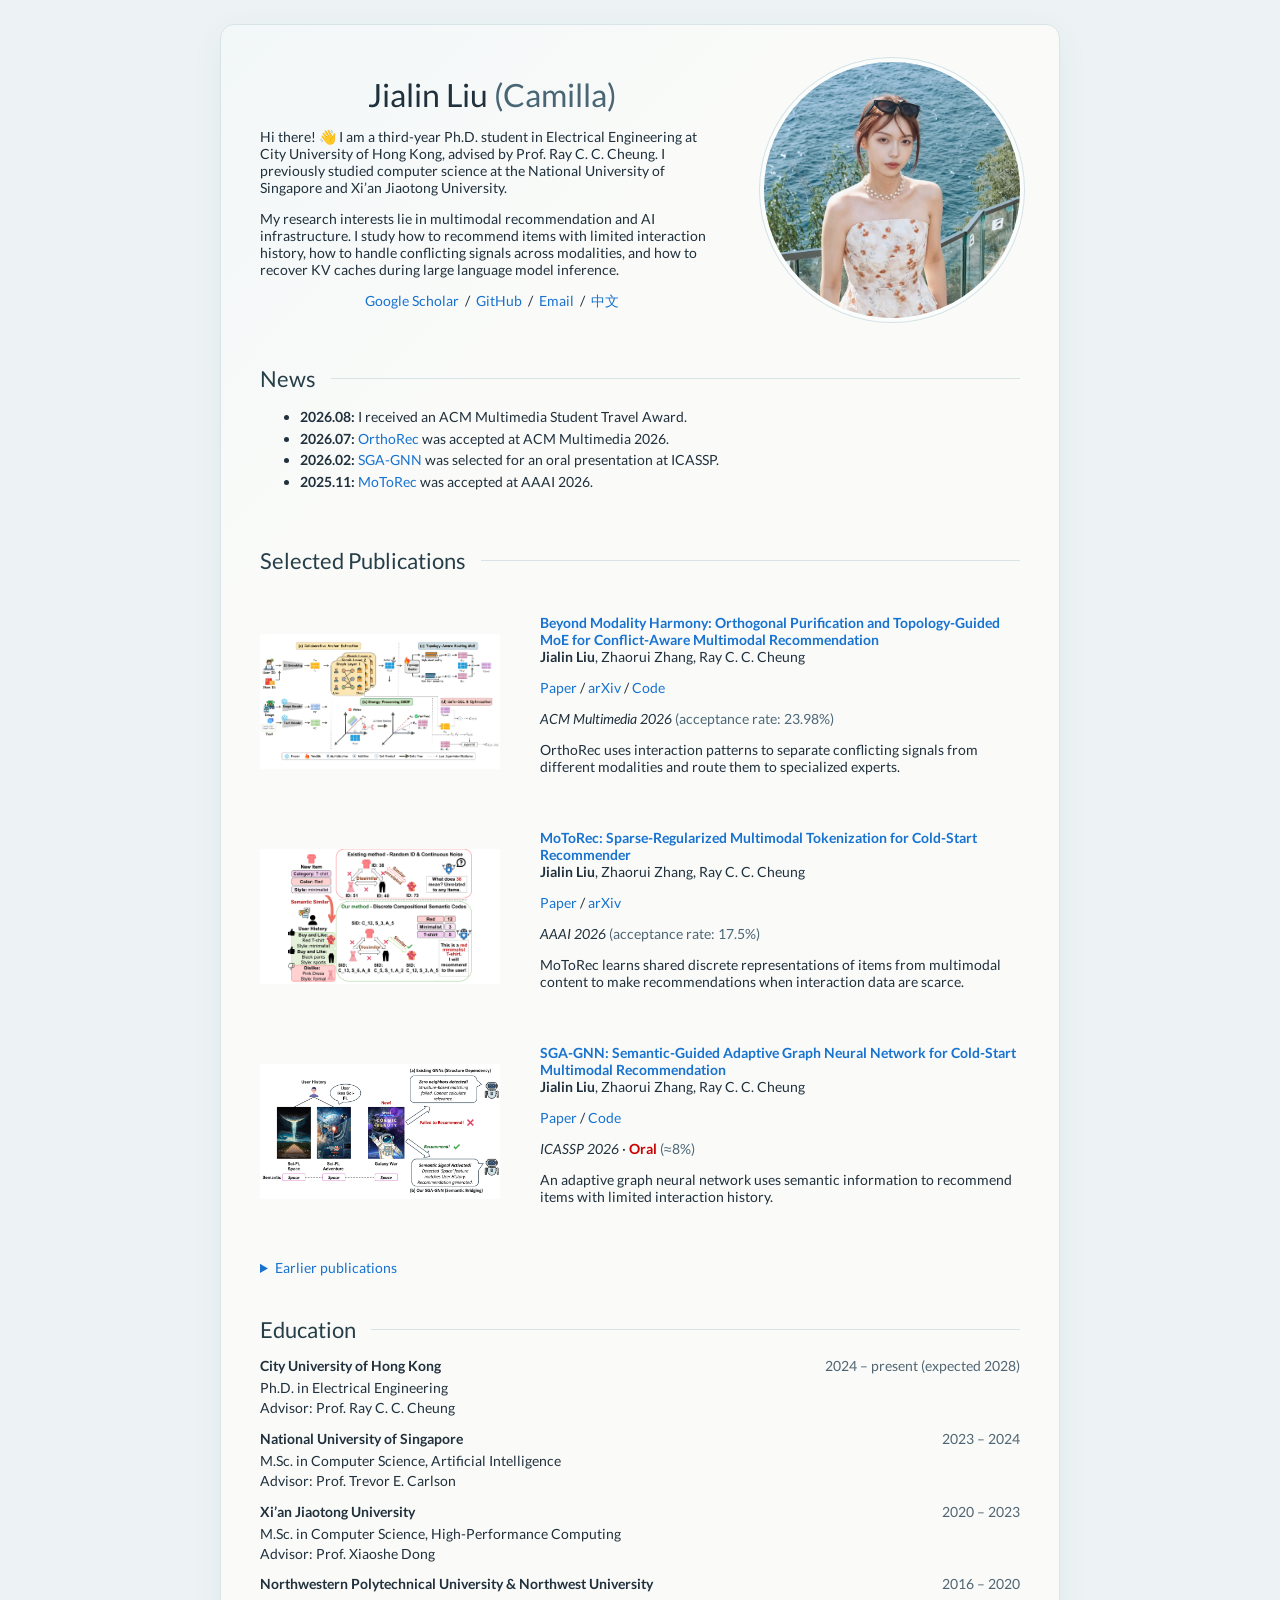
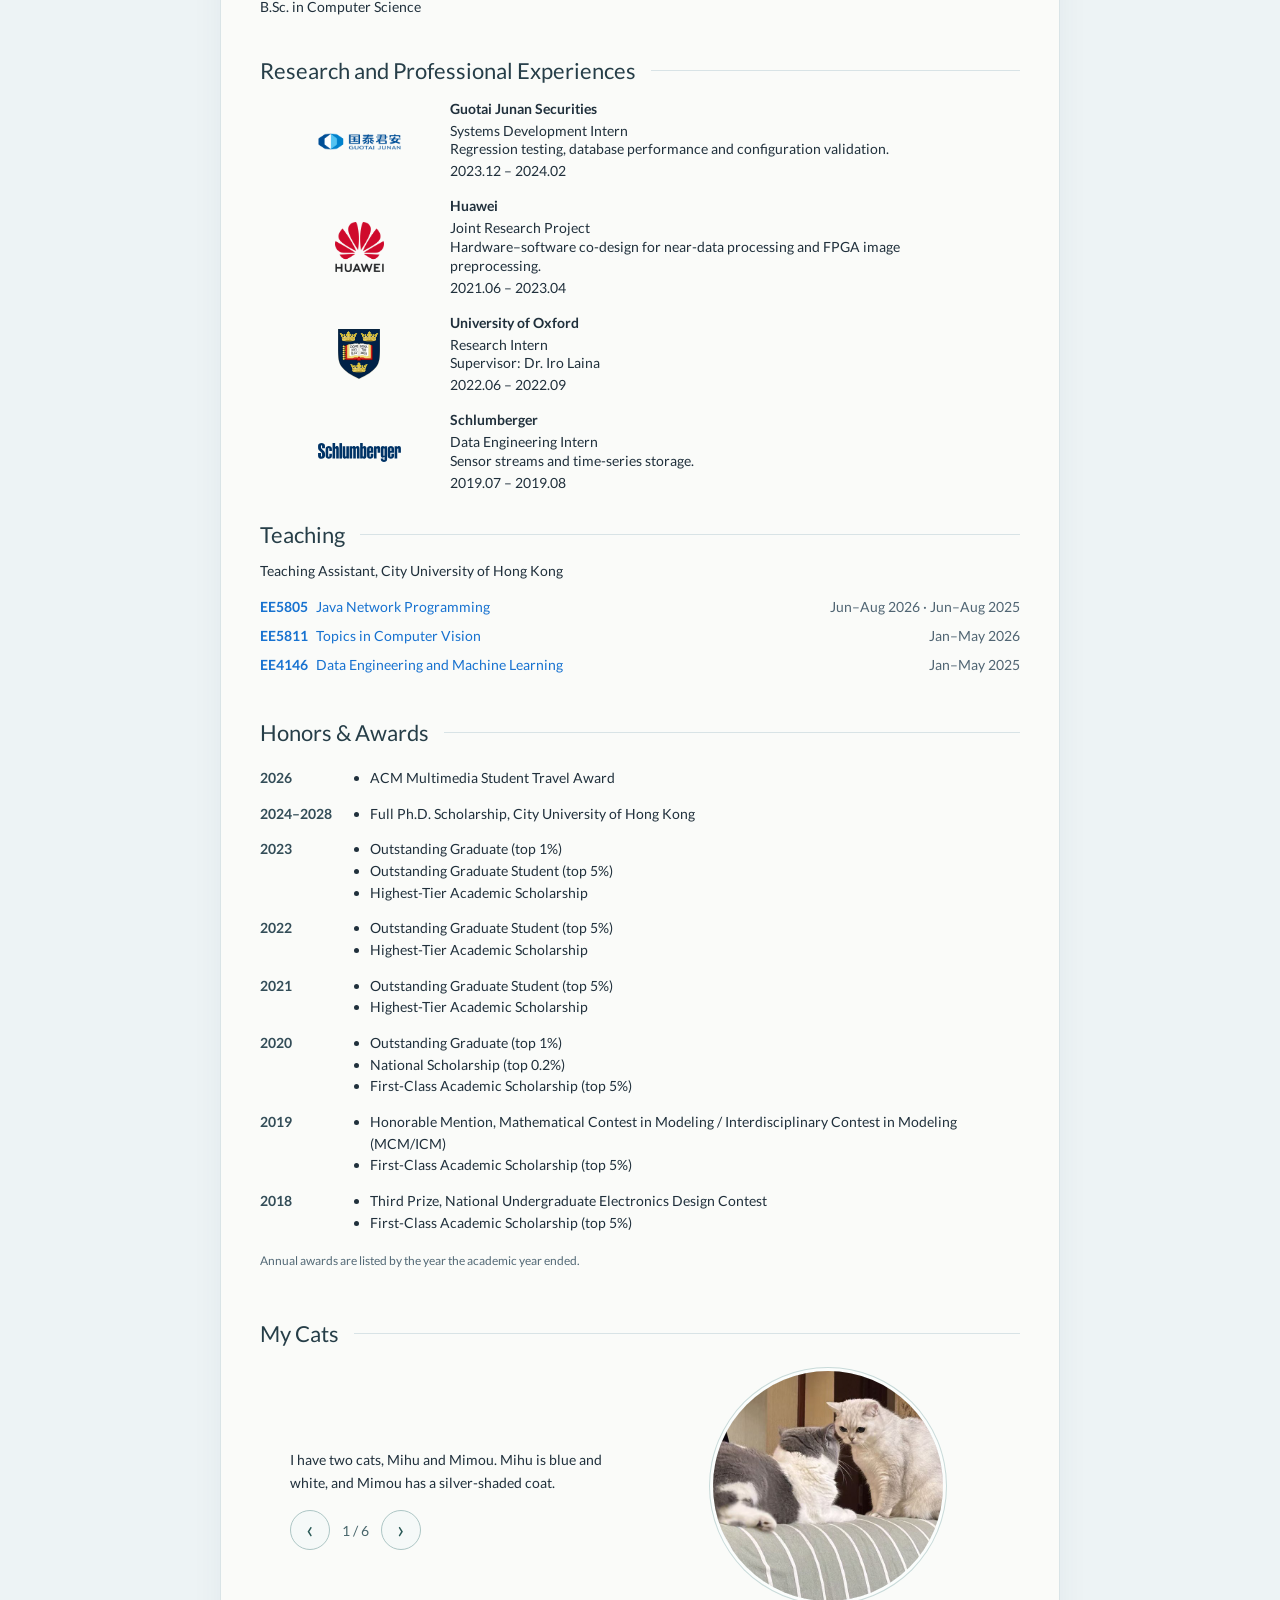
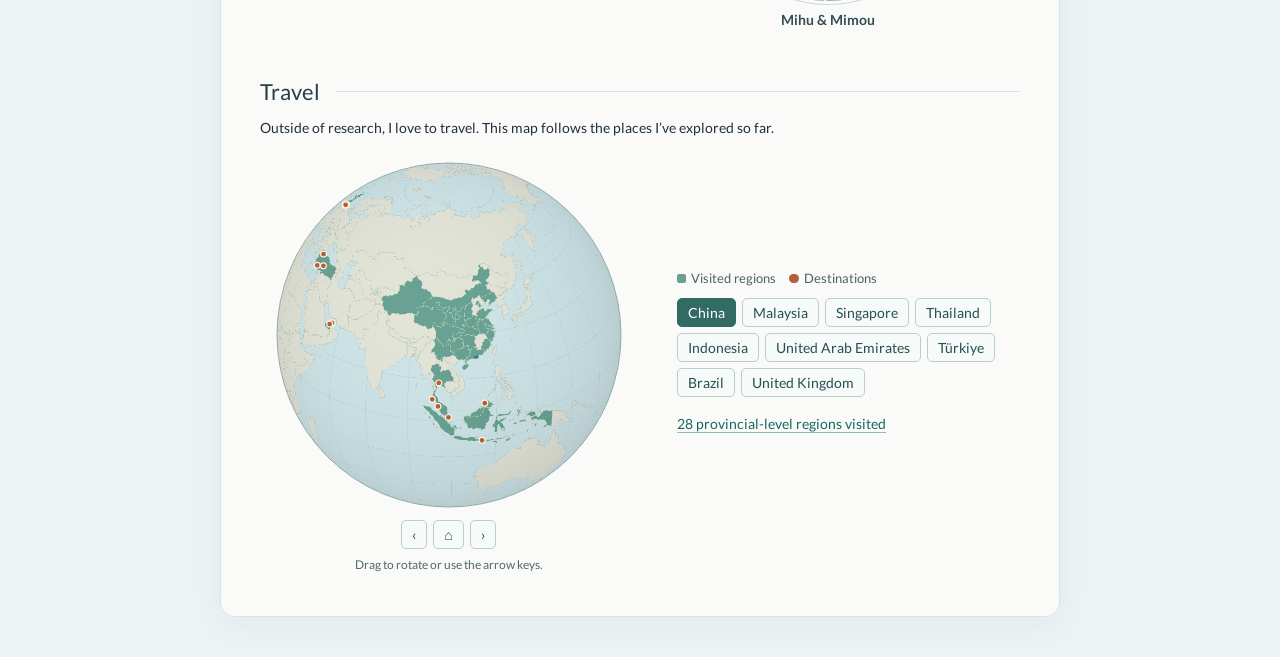
==== commit 9cf21e70: "Add Watford to UK travel destinations" ====
--- a/index.html
+++ b/index.html
@@ -2,4 +2,4 @@
 <html lang="en"><head><meta charset="utf-8"><meta name="viewport" content="width=device-width, initial-scale=1">
 <meta name="author" content="Jialin Liu"><meta name="description" content="Jialin Liu's research, publications and academic background.">
 <title>Jialin Liu (Camilla) · Research &amp; Publications</title><link rel="stylesheet" href="site.css"><script defer src="language.js"></script><link rel="stylesheet" href="travel.css"><script defer src="travel.js"></script><link rel="stylesheet" href="cats.css"><script defer src="cats.js"></script>
-</head><body><main><table role="presentation" class="page"><tbody><tr><td><table role="presentation" class="hero"><tbody><tr><td class="intro"><h1 class="name">Jialin Liu <span>(Camilla)</span></h1><p><span class="en" lang="en">Hi there! 👋 I am a third-year Ph.D. student in Electrical Engineering at City University of Hong Kong, advised by Prof. Ray C. C. Cheung. I previously studied computer science at the National University of Singapore and Xi’an Jiaotong University.</span><span class="zh" lang="zh-CN">你好！👋 我在香港城市大学攻读电子工程博士学位，目前是博士三年级，导师为 Ray C. C. Cheung 教授。此前，我曾在新加坡国立大学和西安交通大学学习计算机科学。</span></p><p><span class="en" lang="en">My research interests lie in multimodal recommendation and AI infrastructure. I study how to recommend items with limited interaction history, how to handle conflicting signals across modalities, and how to recover KV caches during large language model inference.</span><span class="zh" lang="zh-CN">我的研究方向是多模态推荐与 AI 基础设施，关注交互历史有限的物品推荐、多模态信号冲突，以及大语言模型推理中的 KV 缓存恢复。</span></p><p class="center"><a href="https://scholar.google.com/citations?user=gSpO4y8AAAAJ">Google Scholar</a> &nbsp;/&nbsp; <a href="https://github.com/Camilla-jl">GitHub</a> &nbsp;/&nbsp; <a href="mailto:camilla.liu@my.cityu.edu.hk"><span class="en" lang="en">Email</span><span class="zh" lang="zh-CN">邮箱</span></a> &nbsp;/&nbsp; <button class="lang" type="button" lang="zh-CN" aria-label="切换为中文">中文</button></p></td><td class="portrait-td"><div class="portrait-circle"><img class="portrait" src="assets/portrait.jpg" alt="Jialin Liu (Camilla)" width="720" height="720"></div></td></tr></tbody></table><table role="presentation" class="section "><tbody><tr><td><h2><span class="en" lang="en">News</span><span class="zh" lang="zh-CN">动态</span></h2><ul><li><b>2026.08:</b> <span class="en" lang="en">I received an ACM Multimedia Student Travel Award.</span><span class="zh" lang="zh-CN">获 ACM Multimedia 学生差旅奖。</span></li><li><b>2026.07:</b> <span class="en" lang="en"><a href="#orthorec">OrthoRec</a> was accepted at ACM Multimedia 2026.</span><span class="zh" lang="zh-CN"><a href="#orthorec">OrthoRec</a> 获 ACM Multimedia 2026 录用。</span></li><li><b>2026.02:</b> <span class="en" lang="en"><a href="#sga">SGA-GNN</a> was selected for an oral presentation at ICASSP.</span><span class="zh" lang="zh-CN"><a href="#sga">SGA-GNN</a> 入选 ICASSP 口头报告。</span></li><li><b>2025.11:</b> <span class="en" lang="en"><a href="#motorec">MoToRec</a> was accepted at AAAI 2026.</span><span class="zh" lang="zh-CN"><a href="#motorec">MoToRec</a> 获 AAAI 2026 录用。</span></li></ul></td></tr></tbody></table><table role="presentation" class="section "><tbody><tr><td><h2><span class="en" lang="en">Selected Publications</span><span class="zh" lang="zh-CN">代表性论文</span></h2></td></tr></tbody></table><table role="presentation" class="papers"><tbody><tr id="orthorec"><td class="paper-img"><a class="paper-figure" href="assets/orthorec.png"><span class="one"><img src="assets/orthorec.png" alt="" width="240"></span><span class="sr-only"><span class="en" lang="en">Enlarge OrthoRec model architecture</span><span class="zh" lang="zh-CN">放大OrthoRec 模型架构</span></span></a></td><td class="paper-copy"><a href="https://doi.org/10.1145/3767308.3836499"><span class="papertitle">Beyond Modality Harmony: Orthogonal Purification and Topology-Guided MoE for Conflict-Aware Multimodal Recommendation</span></a><br><strong>Jialin Liu</strong>, Zhaorui Zhang, Ray C. C. Cheung<p><a href="https://doi.org/10.1145/3767308.3836499"><span class="en" lang="en">Paper</span><span class="zh" lang="zh-CN">论文</span></a> / <a href="https://arxiv.org/abs/2609.02152">arXiv</a> / <a href="https://github.com/Camilla-jl/Orthorec"><span class="en" lang="en">Code</span><span class="zh" lang="zh-CN">代码</span></a></p><em>ACM Multimedia 2026</em> <span class="rate"><span class="en" lang="en">(acceptance rate: 23.98%)</span><span class="zh" lang="zh-CN">（录用率：23.98%）</span></span><p><span class="en" lang="en">OrthoRec uses interaction patterns to separate conflicting signals from different modalities and route them to specialized experts.</span><span class="zh" lang="zh-CN">OrthoRec 利用用户与物品的交互结构分离不同模态中的冲突信号，并将表征分配给相应的专家。</span></p></td></tr><tr id="motorec"><td class="paper-img"><a class="paper-figure" href="assets/motorec-intro.png"><span class="one"><img src="assets/motorec-intro.png" alt="" width="240"></span><span class="sr-only"><span class="en" lang="en">Enlarge MoToRec comparison of continuous alignment and discrete codes</span><span class="zh" lang="zh-CN">放大MoToRec 连续对齐与离散编码对比</span></span></a></td><td class="paper-copy"><a href="https://doi.org/10.1609/aaai.v40i18.38558"><span class="papertitle">MoToRec: Sparse-Regularized Multimodal Tokenization for Cold-Start Recommender</span></a><br><strong>Jialin Liu</strong>, Zhaorui Zhang, Ray C. C. Cheung<p><a href="https://doi.org/10.1609/aaai.v40i18.38558"><span class="en" lang="en">Paper</span><span class="zh" lang="zh-CN">论文</span></a> / <a href="https://arxiv.org/abs/2602.11062">arXiv</a></p><em>AAAI 2026</em> <span class="rate"><span class="en" lang="en">(acceptance rate: 17.5%)</span><span class="zh" lang="zh-CN">（录用率：17.5%）</span></span><p><span class="en" lang="en">MoToRec learns shared discrete representations of items from multimodal content to make recommendations when interaction data are scarce.</span><span class="zh" lang="zh-CN">MoToRec 从多模态内容中学习物品共享的离散表征，用于交互数据稀少时的冷启动推荐。</span></p></td></tr><tr id="sga"><td class="paper-img"><a class="paper-figure" href="assets/sga-intro.png"><span class="one"><img src="assets/sga-intro.png" alt="" width="240"></span><span class="sr-only"><span class="en" lang="en">Enlarge SGA-GNN movie recommendation cold-start example</span><span class="zh" lang="zh-CN">放大SGA-GNN 电影推荐冷启动示例</span></span></a></td><td class="paper-copy"><a href="https://doi.org/10.1109/ICASSP55912.2026.11460514"><span class="papertitle">SGA-GNN: Semantic-Guided Adaptive Graph Neural Network for Cold-Start Multimodal Recommendation</span></a><br><strong>Jialin Liu</strong>, Zhaorui Zhang, Ray C. C. Cheung<p><a href="https://doi.org/10.1109/ICASSP55912.2026.11460514"><span class="en" lang="en">Paper</span><span class="zh" lang="zh-CN">论文</span></a> / <a href="https://github.com/Camilla-jl/SGA-GNN"><span class="en" lang="en">Code</span><span class="zh" lang="zh-CN">代码</span></a></p><em>ICASSP 2026</em> · <strong class="oral"><a href="https://www.cmsworkshops.com/ICASSP2026/view_paper.php?PaperNum=15662&amp;bare=1"><span class="en" lang="en">Oral</span><span class="zh" lang="zh-CN">口头报告</span></a></strong> <span class="rate">(≈8%)</span><p><span class="en" lang="en">An adaptive graph neural network uses semantic information to recommend items with limited interaction history.</span><span class="zh" lang="zh-CN">通过语义信息引导自适应图神经网络，为交互历史有限的物品学习推荐表征。</span></p></td></tr></tbody></table><table role="presentation" class="section "><tbody><tr><td><details><summary><span class="en" lang="en">Earlier publications</span><span class="zh" lang="zh-CN">早期论文</span></summary><p><b><a href="https://doi.org/10.1109/HPCC-DSS-SmartCity-DependSys53884.2021.00158">DMF-MPC: A Dual-Stage and Multi-Step Forecasting Model Based Cooling System Control Method for Data Center Energy Cost Minimization</a></b><br>Xinrui He, Weiduo Chen, Xiaoshe Dong, Qiang Wang, <strong>Jialin Liu</strong>, Fan Dong, Yuanqi Su. <em>IEEE HPCC 2021</em>, <a href="https://www.ieee-hpcc.org/2021/The%20Hyper-Intelligence%20Congress%202021-schedule.pdf#page=23"><span class="en" lang="en">Special Session 3</span><span class="zh" lang="zh-CN">专题分会 3</span></a>.</p><p><b>Process Modeling Technology of Ancient Architecture with 3D Structure</b><br><strong>Jialin Liu</strong>, Hua Shi. <em>Electronic Technology and Software Engineering</em>, 2019.</p></details></td></tr></tbody></table><table role="presentation" class="section "><tbody><tr><td><section id="education"><h2><span class="en" lang="en">Education</span><span class="zh" lang="zh-CN">教育背景</span></h2><ul class="education-list"><li><div class="school-heading"><strong><span class="en" lang="en">City University of Hong Kong</span><span class="zh" lang="zh-CN">香港城市大学</span></strong><span class="school-dates">2024 – <span class="en" lang="en">present (expected 2028)</span><span class="zh" lang="zh-CN">至今（预计 2028 年毕业）</span></span></div><p><span class="en" lang="en">Ph.D. in Electrical Engineering<br>Advisor: Prof. Ray C. C. Cheung</span><span class="zh" lang="zh-CN">电子工程博士<br>导师：Ray C. C. Cheung 教授</span></p></li><li><div class="school-heading"><strong><span class="en" lang="en">National University of Singapore</span><span class="zh" lang="zh-CN">新加坡国立大学</span></strong><span class="school-dates">2023 – 2024</span></div><p><span class="en" lang="en">M.Sc. in Computer Science, Artificial Intelligence<br>Advisor: Prof. Trevor E. Carlson</span><span class="zh" lang="zh-CN">计算机科学硕士，人工智能方向<br>导师：Trevor E. Carlson 副教授</span></p></li><li><div class="school-heading"><strong><span class="en" lang="en">Xi’an Jiaotong University</span><span class="zh" lang="zh-CN">西安交通大学</span></strong><span class="school-dates">2020 – 2023</span></div><p><span class="en" lang="en">M.Sc. in Computer Science, High-Performance Computing<br>Advisor: Prof. Xiaoshe Dong</span><span class="zh" lang="zh-CN">计算机科学硕士，高性能计算方向<br>导师：董小社教授</span></p></li><li><div class="school-heading"><strong><span class="en" lang="en">Northwestern Polytechnical University &amp; Northwest University</span><span class="zh" lang="zh-CN">西北工业大学 &amp; 西北大学</span></strong><span class="school-dates">2016 – 2020</span></div><p><span class="en" lang="en">B.Sc. in Computer Science</span><span class="zh" lang="zh-CN">计算机科学学士</span></p></li></ul></section></td></tr></tbody></table><table role="presentation" class="section institution-heading"><tbody><tr><td><h2><span class="en" lang="en">Research and Professional Experiences</span><span class="zh" lang="zh-CN">科研与实习经历</span></h2></td></tr></tbody></table><table role="presentation" class="institutions"><tbody><tr><td class="institution-mark"><img class="school-logo" src="assets/org-guotai.png" alt=""></td><td><b><span class="en" lang="en">Guotai Junan Securities</span><span class="zh" lang="zh-CN">国泰君安证券</span></b><p><span class="en" lang="en">Systems Development Intern<br>Regression testing, database performance and configuration validation.</span><span class="zh" lang="zh-CN">系统开发实习生<br>自动化回归测试、数据库性能优化与配置校验。</span></p>2023.12 – 2024.02</td></tr><tr><td class="institution-mark"><img class="school-logo" src="assets/org-huawei.png" alt=""></td><td><b><span class="en" lang="en">Huawei</span><span class="zh" lang="zh-CN">华为</span></b><p><span class="en" lang="en">Joint Research Project<br>Hardware–software co-design for near-data processing and FPGA image preprocessing.</span><span class="zh" lang="zh-CN">联合研究项目<br>面向近数据处理的软硬件协同设计与 FPGA 图像预处理。</span></p>2021.06 – 2023.04</td></tr><tr><td class="institution-mark"><img class="school-logo" src="assets/edu-oxford.svg" alt=""></td><td><b><span class="en" lang="en">University of Oxford</span><span class="zh" lang="zh-CN">牛津大学</span></b><p><span class="en" lang="en">Research Intern<br>Supervisor: Dr. Iro Laina</span><span class="zh" lang="zh-CN">研究实习生<br>导师：Iro Laina 博士</span></p>2022.06 – 2022.09</td></tr><tr><td class="institution-mark"><img class="school-logo" src="assets/org-schlumberger.svg" alt=""></td><td><b><span class="en" lang="en">Schlumberger</span><span class="zh" lang="zh-CN">北方斯伦贝谢</span></b><p><span class="en" lang="en">Data Engineering Intern<br>Sensor streams and time-series storage.</span><span class="zh" lang="zh-CN">数据工程实习生<br>传感器数据流与时序数据存储。</span></p>2019.07 – 2019.08</td></tr></tbody></table><table role="presentation" class="section "><tbody><tr><td><section id="teaching"><h2><span class="en" lang="en">Teaching</span><span class="zh" lang="zh-CN">助教经历</span></h2><p><span class="en" lang="en">Teaching Assistant, City University of Hong Kong</span><span class="zh" lang="zh-CN">香港城市大学 · 课程助教</span></p><ul class="teaching-courses"><li><a href="https://www.cityu.edu.hk/catalogue/pg/202526/course/EE5805.htm"><b>EE5805</b> <span class="en" lang="en">Java Network Programming</span><span class="zh" lang="zh-CN">Java 网络编程</span></a><span class="teaching-dates"><span class="en" lang="en">Jun–Aug 2026 · Jun–Aug 2025</span><span class="zh" lang="zh-CN">2026 年 6–8 月、2025 年 6–8 月</span></span></li><li><a href="https://www.cityu.edu.hk/catalogue/pg/202526/course/EE5811.htm"><b>EE5811</b> <span class="en" lang="en">Topics in Computer Vision</span><span class="zh" lang="zh-CN">计算机视觉专题</span></a><span class="teaching-dates"><span class="en" lang="en">Jan–May 2026</span><span class="zh" lang="zh-CN">2026 年 1–5 月</span></span></li><li><a href="https://www.cityu.edu.hk/catalogue/ug/202425/course/EE4146.htm"><b>EE4146</b> <span class="en" lang="en">Data Engineering and Machine Learning</span><span class="zh" lang="zh-CN">数据工程与机器学习</span></a><span class="teaching-dates"><span class="en" lang="en">Jan–May 2025</span><span class="zh" lang="zh-CN">2025 年 1–5 月</span></span></li></ul></section></td></tr></tbody></table><table role="presentation" class="section "><tbody><tr><td><h2><span class="en" lang="en">Honors &amp; Awards</span><span class="zh" lang="zh-CN">荣誉与奖项</span></h2><dl class="awards"><div class="award-year"><dt>2026</dt><dd><ul><li><span class="en" lang="en">ACM Multimedia Student Travel Award</span><span class="zh" lang="zh-CN">ACM Multimedia 学生差旅奖</span></li></ul></dd></div><div class="award-year"><dt>2024–2028</dt><dd><ul><li><span class="en" lang="en">Full Ph.D. Scholarship, City University of Hong Kong</span><span class="zh" lang="zh-CN">香港城市大学博士全额奖学金</span></li></ul></dd></div><div class="award-year"><dt>2023</dt><dd><ul><li><span class="en" lang="en">Outstanding Graduate (top 1%)</span><span class="zh" lang="zh-CN">优秀毕业生（1%）</span></li><li><span class="en" lang="en">Outstanding Graduate Student (top 5%)</span><span class="zh" lang="zh-CN">优秀研究生（前 5%）</span></li><li><span class="en" lang="en">Highest-Tier Academic Scholarship</span><span class="zh" lang="zh-CN">特等学业奖学金</span></li></ul></dd></div><div class="award-year"><dt>2022</dt><dd><ul><li><span class="en" lang="en">Outstanding Graduate Student (top 5%)</span><span class="zh" lang="zh-CN">优秀研究生（前 5%）</span></li><li><span class="en" lang="en">Highest-Tier Academic Scholarship</span><span class="zh" lang="zh-CN">特等学业奖学金</span></li></ul></dd></div><div class="award-year"><dt>2021</dt><dd><ul><li><span class="en" lang="en">Outstanding Graduate Student (top 5%)</span><span class="zh" lang="zh-CN">优秀研究生（前 5%）</span></li><li><span class="en" lang="en">Highest-Tier Academic Scholarship</span><span class="zh" lang="zh-CN">特等学业奖学金</span></li></ul></dd></div><div class="award-year"><dt>2020</dt><dd><ul><li><span class="en" lang="en">Outstanding Graduate (top 1%)</span><span class="zh" lang="zh-CN">优秀毕业生（1%）</span></li><li><span class="en" lang="en">National Scholarship (top 0.2%)</span><span class="zh" lang="zh-CN">国家奖学金（0.2%）</span></li><li><span class="en" lang="en">First-Class Academic Scholarship (top 5%)</span><span class="zh" lang="zh-CN">一等学业奖学金（5%）</span></li></ul></dd></div><div class="award-year"><dt>2019</dt><dd><ul><li><span class="en" lang="en">Honorable Mention, Mathematical Contest in Modeling / Interdisciplinary Contest in Modeling (MCM/ICM)</span><span class="zh" lang="zh-CN">美国大学生数学建模竞赛（MCM/ICM）H 奖</span></li><li><span class="en" lang="en">First-Class Academic Scholarship (top 5%)</span><span class="zh" lang="zh-CN">一等学业奖学金（5%）</span></li></ul></dd></div><div class="award-year"><dt>2018</dt><dd><ul><li><span class="en" lang="en">Third Prize, National Undergraduate Electronics Design Contest</span><span class="zh" lang="zh-CN">全国大学生电子设计竞赛三等奖</span></li><li><span class="en" lang="en">First-Class Academic Scholarship (top 5%)</span><span class="zh" lang="zh-CN">一等学业奖学金（5%）</span></li></ul></dd></div></dl><p class="year-note"><span class="en" lang="en">Annual awards are listed by the year the academic year ended.</span><span class="zh" lang="zh-CN">按学年评选的奖项以学年结束年份列示。</span></p></td></tr></tbody></table><table role="presentation" class="section "><tbody><tr><td><section id="cats"><h2><span class="en" lang="en">My Cats</span><span class="zh" lang="zh-CN">我的两只猫</span></h2><div class="cat-album"><p class="cat-intro"><span class="en" lang="en">I have two cats, Mihu and Mimou. Mihu is blue and white, and Mimou has a silver-shaded coat.</span><span class="zh" lang="zh-CN">我有两只猫。蓝白色的是 Mihu，银渐层是 Mimou。</span></p><div id="cat-photos" class="cat-track" tabindex="0" aria-label="Cat photos"><figure class="cat-slide"><img src="assets/cats/together.jpg" width="640" height="640" loading="lazy" decoding="async" alt="The two cats face each other on the striped sofa." data-alt-zh="两只猫在条纹沙发靠背上面对面。"><figcaption><span class="en" lang="en">Mihu &amp; Mimou</span><span class="zh" lang="zh-CN">Mihu 和 Mimou</span></figcaption></figure><figure class="cat-slide"><img src="assets/cats/mihu-portrait.jpg" width="640" height="640" loading="lazy" decoding="async" alt="Mihu rests both front paws on a striped cushion." data-alt-zh="Mihu 把两只前爪并排搭在条纹软垫上。"><figcaption><span class="en" lang="en">Mihu</span><span class="zh" lang="zh-CN">Mihu</span></figcaption></figure><figure class="cat-slide"><img src="assets/cats/mimou-portrait.jpg" width="640" height="640" loading="lazy" decoding="async" alt="Mimou looks up from the wooden floor." data-alt-zh="Mimou 趴在木地板上，抬头看向镜头。"><figcaption><span class="en" lang="en">Mimou</span><span class="zh" lang="zh-CN">Mimou</span></figcaption></figure><figure class="cat-slide"><img src="assets/cats/mihu-walk.jpg" width="640" height="640" loading="lazy" decoding="async" alt="Mihu steps out from under a chair." data-alt-zh="Mihu 从椅子下面探头走出来。"><figcaption><span class="en" lang="en">Mihu</span><span class="zh" lang="zh-CN">Mihu</span></figcaption></figure><figure class="cat-slide"><img src="assets/cats/mimou-floor.jpg" width="640" height="640" loading="lazy" decoding="async" alt="Mimou lies belly-up with curled paws." data-alt-zh="Mimou 仰躺在地板上，蜷着爪子。"><figcaption><span class="en" lang="en">Mimou</span><span class="zh" lang="zh-CN">Mimou</span></figcaption></figure><figure class="cat-slide"><img src="assets/cats/mihu-table.jpg" width="640" height="640" loading="lazy" decoding="async" alt="Mihu sits on the table beside a paper cup." data-alt-zh="Mihu 坐在桌上，旁边放着一个纸杯。"><figcaption><span class="en" lang="en">Mihu</span><span class="zh" lang="zh-CN">Mihu</span></figcaption></figure></div><div class="cat-nav" hidden><button type="button" data-cat-step="-1" aria-controls="cat-photos"><span aria-hidden="true">‹</span><span class="sr-only"><span class="en" lang="en">Previous photo</span><span class="zh" lang="zh-CN">上一张照片</span></span></button><span id="cat-status" aria-live="polite" aria-atomic="true">1 / 6</span><button type="button" data-cat-step="1" aria-controls="cat-photos"><span aria-hidden="true">›</span><span class="sr-only"><span class="en" lang="en">Next photo</span><span class="zh" lang="zh-CN">下一张照片</span></span></button></div></div></section></td></tr></tbody></table><table role="presentation" class="section "><tbody><tr><td><section id="travel"><h2><span class="en" lang="en">Travel</span><span class="zh" lang="zh-CN">旅行足迹</span></h2><p><span class="en" lang="en">Outside of research, I love to travel. This map follows the places I’ve explored so far.</span><span class="zh" lang="zh-CN">做研究之余，我喜欢旅行。把走过的地方一一点亮，下一站还在探索中。</span></p><div class="travel-atlas"><div class="travel-map-frame"><canvas id="travel-globe" width="420" height="420" tabindex="0" aria-label="Interactive travel globe" aria-describedby="travel-instructions"></canvas><div class="travel-controls"><button type="button" data-travel-rotate="left"><span aria-hidden="true">‹</span><span class="sr-only"><span class="en" lang="en">Rotate left</span><span class="zh" lang="zh-CN">向左旋转</span></span></button><button type="button" data-travel-rotate="home"><span aria-hidden="true">⌂</span><span class="sr-only"><span class="en" lang="en">Reset view</span><span class="zh" lang="zh-CN">回到初始视角</span></span></button><button type="button" data-travel-rotate="right"><span aria-hidden="true">›</span><span class="sr-only"><span class="en" lang="en">Rotate right</span><span class="zh" lang="zh-CN">向右旋转</span></span></button></div><p class="travel-map-hint" id="travel-instructions"><span class="en" lang="en">Drag to rotate or use the arrow keys.</span><span class="zh" lang="zh-CN">拖动地球或使用方向键旋转。</span></p></div><div class="travel-places"><div class="travel-key" aria-hidden="true"><span><span class="en" lang="en">Visited regions</span><span class="zh" lang="zh-CN">到访地区</span></span><span><span class="en" lang="en">Destinations</span><span class="zh" lang="zh-CN">目的地</span></span></div><div class="travel-region-list"><button type="button" data-travel-region="CN" aria-pressed="true"><span class="en" lang="en">China</span><span class="zh" lang="zh-CN">中国</span></button><button type="button" data-travel-region="MY" aria-pressed="false"><span class="en" lang="en">Malaysia</span><span class="zh" lang="zh-CN">马来西亚</span></button><button type="button" data-travel-region="SG" aria-pressed="false"><span class="en" lang="en">Singapore</span><span class="zh" lang="zh-CN">新加坡</span></button><button type="button" data-travel-region="TH" aria-pressed="false"><span class="en" lang="en">Thailand</span><span class="zh" lang="zh-CN">泰国</span></button><button type="button" data-travel-region="ID" aria-pressed="false"><span class="en" lang="en">Indonesia</span><span class="zh" lang="zh-CN">印度尼西亚</span></button><button type="button" data-travel-region="AE" aria-pressed="false"><span class="en" lang="en">United Arab Emirates</span><span class="zh" lang="zh-CN">阿联酋</span></button><button type="button" data-travel-region="TR" aria-pressed="false"><span class="en" lang="en">Türkiye</span><span class="zh" lang="zh-CN">土耳其</span></button><button type="button" data-travel-region="BR" aria-pressed="false"><span class="en" lang="en">Brazil</span><span class="zh" lang="zh-CN">巴西</span></button><button type="button" data-travel-region="GB" aria-pressed="false"><span class="en" lang="en">United Kingdom</span><span class="zh" lang="zh-CN">英国</span></button></div><p id="travel-selection" aria-live="polite"></p></div></div><noscript><style>#travel .travel-atlas{display:none}</style><ul><li><span class="en" lang="en">China · 28 provincial-level regions</span><span class="zh" lang="zh-CN">中国 · 28 个省级行政区</span></li><li><span class="en" lang="en">Malaysia · Penang and Kota Kinabalu</span><span class="zh" lang="zh-CN">马来西亚 · 槟城、亚庇</span></li><li><span class="en" lang="en">Singapore</span><span class="zh" lang="zh-CN">新加坡</span></li><li><span class="en" lang="en">Thailand · Bangkok and Phuket</span><span class="zh" lang="zh-CN">泰国 · 曼谷、普吉岛</span></li><li><span class="en" lang="en">Indonesia · Bali</span><span class="zh" lang="zh-CN">印度尼西亚 · 巴厘岛</span></li><li><span class="en" lang="en">United Arab Emirates · Dubai and Abu Dhabi</span><span class="zh" lang="zh-CN">阿联酋 · 迪拜、阿布扎比</span></li><li><span class="en" lang="en">Türkiye · Istanbul, Antalya and Cappadocia</span><span class="zh" lang="zh-CN">土耳其 · 伊斯坦布尔、安塔利亚、卡帕多奇亚</span></li><li><span class="en" lang="en">Brazil · Rio de Janeiro</span><span class="zh" lang="zh-CN">巴西 · 里约热内卢</span></li><li><span class="en" lang="en">United Kingdom · London, Cambridge and Oxford</span><span class="zh" lang="zh-CN">英国 · 伦敦、剑桥、牛津</span></li></ul></noscript></section></td></tr></tbody></table></td></tr></tbody></table></main></body></html>+</head><body><main><table role="presentation" class="page"><tbody><tr><td><table role="presentation" class="hero"><tbody><tr><td class="intro"><h1 class="name">Jialin Liu <span>(Camilla)</span></h1><p><span class="en" lang="en">Hi there! 👋 I am a third-year Ph.D. student in Electrical Engineering at City University of Hong Kong, advised by Prof. Ray C. C. Cheung. I previously studied computer science at the National University of Singapore and Xi’an Jiaotong University.</span><span class="zh" lang="zh-CN">你好！👋 我在香港城市大学攻读电子工程博士学位，目前是博士三年级，导师为 Ray C. C. Cheung 教授。此前，我曾在新加坡国立大学和西安交通大学学习计算机科学。</span></p><p><span class="en" lang="en">My research interests lie in multimodal recommendation and AI infrastructure. I study how to recommend items with limited interaction history, how to handle conflicting signals across modalities, and how to recover KV caches during large language model inference.</span><span class="zh" lang="zh-CN">我的研究方向是多模态推荐与 AI 基础设施，关注交互历史有限的物品推荐、多模态信号冲突，以及大语言模型推理中的 KV 缓存恢复。</span></p><p class="center"><a href="https://scholar.google.com/citations?user=gSpO4y8AAAAJ">Google Scholar</a> &nbsp;/&nbsp; <a href="https://github.com/Camilla-jl">GitHub</a> &nbsp;/&nbsp; <a href="mailto:camilla.liu@my.cityu.edu.hk"><span class="en" lang="en">Email</span><span class="zh" lang="zh-CN">邮箱</span></a> &nbsp;/&nbsp; <button class="lang" type="button" lang="zh-CN" aria-label="切换为中文">中文</button></p></td><td class="portrait-td"><div class="portrait-circle"><img class="portrait" src="assets/portrait.jpg" alt="Jialin Liu (Camilla)" width="720" height="720"></div></td></tr></tbody></table><table role="presentation" class="section "><tbody><tr><td><h2><span class="en" lang="en">News</span><span class="zh" lang="zh-CN">动态</span></h2><ul><li><b>2026.08:</b> <span class="en" lang="en">I received an ACM Multimedia Student Travel Award.</span><span class="zh" lang="zh-CN">获 ACM Multimedia 学生差旅奖。</span></li><li><b>2026.07:</b> <span class="en" lang="en"><a href="#orthorec">OrthoRec</a> was accepted at ACM Multimedia 2026.</span><span class="zh" lang="zh-CN"><a href="#orthorec">OrthoRec</a> 获 ACM Multimedia 2026 录用。</span></li><li><b>2026.02:</b> <span class="en" lang="en"><a href="#sga">SGA-GNN</a> was selected for an oral presentation at ICASSP.</span><span class="zh" lang="zh-CN"><a href="#sga">SGA-GNN</a> 入选 ICASSP 口头报告。</span></li><li><b>2025.11:</b> <span class="en" lang="en"><a href="#motorec">MoToRec</a> was accepted at AAAI 2026.</span><span class="zh" lang="zh-CN"><a href="#motorec">MoToRec</a> 获 AAAI 2026 录用。</span></li></ul></td></tr></tbody></table><table role="presentation" class="section "><tbody><tr><td><h2><span class="en" lang="en">Selected Publications</span><span class="zh" lang="zh-CN">代表性论文</span></h2></td></tr></tbody></table><table role="presentation" class="papers"><tbody><tr id="orthorec"><td class="paper-img"><a class="paper-figure" href="assets/orthorec.png"><span class="one"><img src="assets/orthorec.png" alt="" width="240"></span><span class="sr-only"><span class="en" lang="en">Enlarge OrthoRec model architecture</span><span class="zh" lang="zh-CN">放大OrthoRec 模型架构</span></span></a></td><td class="paper-copy"><a href="https://doi.org/10.1145/3767308.3836499"><span class="papertitle">Beyond Modality Harmony: Orthogonal Purification and Topology-Guided MoE for Conflict-Aware Multimodal Recommendation</span></a><br><strong>Jialin Liu</strong>, Zhaorui Zhang, Ray C. C. Cheung<p><a href="https://doi.org/10.1145/3767308.3836499"><span class="en" lang="en">Paper</span><span class="zh" lang="zh-CN">论文</span></a> / <a href="https://arxiv.org/abs/2609.02152">arXiv</a> / <a href="https://github.com/Camilla-jl/Orthorec"><span class="en" lang="en">Code</span><span class="zh" lang="zh-CN">代码</span></a></p><em>ACM Multimedia 2026</em> <span class="rate"><span class="en" lang="en">(acceptance rate: 23.98%)</span><span class="zh" lang="zh-CN">（录用率：23.98%）</span></span><p><span class="en" lang="en">OrthoRec uses interaction patterns to separate conflicting signals from different modalities and route them to specialized experts.</span><span class="zh" lang="zh-CN">OrthoRec 利用用户与物品的交互结构分离不同模态中的冲突信号，并将表征分配给相应的专家。</span></p></td></tr><tr id="motorec"><td class="paper-img"><a class="paper-figure" href="assets/motorec-intro.png"><span class="one"><img src="assets/motorec-intro.png" alt="" width="240"></span><span class="sr-only"><span class="en" lang="en">Enlarge MoToRec comparison of continuous alignment and discrete codes</span><span class="zh" lang="zh-CN">放大MoToRec 连续对齐与离散编码对比</span></span></a></td><td class="paper-copy"><a href="https://doi.org/10.1609/aaai.v40i18.38558"><span class="papertitle">MoToRec: Sparse-Regularized Multimodal Tokenization for Cold-Start Recommender</span></a><br><strong>Jialin Liu</strong>, Zhaorui Zhang, Ray C. C. Cheung<p><a href="https://doi.org/10.1609/aaai.v40i18.38558"><span class="en" lang="en">Paper</span><span class="zh" lang="zh-CN">论文</span></a> / <a href="https://arxiv.org/abs/2602.11062">arXiv</a></p><em>AAAI 2026</em> <span class="rate"><span class="en" lang="en">(acceptance rate: 17.5%)</span><span class="zh" lang="zh-CN">（录用率：17.5%）</span></span><p><span class="en" lang="en">MoToRec learns shared discrete representations of items from multimodal content to make recommendations when interaction data are scarce.</span><span class="zh" lang="zh-CN">MoToRec 从多模态内容中学习物品共享的离散表征，用于交互数据稀少时的冷启动推荐。</span></p></td></tr><tr id="sga"><td class="paper-img"><a class="paper-figure" href="assets/sga-intro.png"><span class="one"><img src="assets/sga-intro.png" alt="" width="240"></span><span class="sr-only"><span class="en" lang="en">Enlarge SGA-GNN movie recommendation cold-start example</span><span class="zh" lang="zh-CN">放大SGA-GNN 电影推荐冷启动示例</span></span></a></td><td class="paper-copy"><a href="https://doi.org/10.1109/ICASSP55912.2026.11460514"><span class="papertitle">SGA-GNN: Semantic-Guided Adaptive Graph Neural Network for Cold-Start Multimodal Recommendation</span></a><br><strong>Jialin Liu</strong>, Zhaorui Zhang, Ray C. C. Cheung<p><a href="https://doi.org/10.1109/ICASSP55912.2026.11460514"><span class="en" lang="en">Paper</span><span class="zh" lang="zh-CN">论文</span></a> / <a href="https://github.com/Camilla-jl/SGA-GNN"><span class="en" lang="en">Code</span><span class="zh" lang="zh-CN">代码</span></a></p><em>ICASSP 2026</em> · <strong class="oral"><a href="https://www.cmsworkshops.com/ICASSP2026/view_paper.php?PaperNum=15662&amp;bare=1"><span class="en" lang="en">Oral</span><span class="zh" lang="zh-CN">口头报告</span></a></strong> <span class="rate">(≈8%)</span><p><span class="en" lang="en">An adaptive graph neural network uses semantic information to recommend items with limited interaction history.</span><span class="zh" lang="zh-CN">通过语义信息引导自适应图神经网络，为交互历史有限的物品学习推荐表征。</span></p></td></tr></tbody></table><table role="presentation" class="section "><tbody><tr><td><details><summary><span class="en" lang="en">Earlier publications</span><span class="zh" lang="zh-CN">早期论文</span></summary><p><b><a href="https://doi.org/10.1109/HPCC-DSS-SmartCity-DependSys53884.2021.00158">DMF-MPC: A Dual-Stage and Multi-Step Forecasting Model Based Cooling System Control Method for Data Center Energy Cost Minimization</a></b><br>Xinrui He, Weiduo Chen, Xiaoshe Dong, Qiang Wang, <strong>Jialin Liu</strong>, Fan Dong, Yuanqi Su. <em>IEEE HPCC 2021</em>, <a href="https://www.ieee-hpcc.org/2021/The%20Hyper-Intelligence%20Congress%202021-schedule.pdf#page=23"><span class="en" lang="en">Special Session 3</span><span class="zh" lang="zh-CN">专题分会 3</span></a>.</p><p><b>Process Modeling Technology of Ancient Architecture with 3D Structure</b><br><strong>Jialin Liu</strong>, Hua Shi. <em>Electronic Technology and Software Engineering</em>, 2019.</p></details></td></tr></tbody></table><table role="presentation" class="section "><tbody><tr><td><section id="education"><h2><span class="en" lang="en">Education</span><span class="zh" lang="zh-CN">教育背景</span></h2><ul class="education-list"><li><div class="school-heading"><strong><span class="en" lang="en">City University of Hong Kong</span><span class="zh" lang="zh-CN">香港城市大学</span></strong><span class="school-dates">2024 – <span class="en" lang="en">present (expected 2028)</span><span class="zh" lang="zh-CN">至今（预计 2028 年毕业）</span></span></div><p><span class="en" lang="en">Ph.D. in Electrical Engineering<br>Advisor: Prof. Ray C. C. Cheung</span><span class="zh" lang="zh-CN">电子工程博士<br>导师：Ray C. C. Cheung 教授</span></p></li><li><div class="school-heading"><strong><span class="en" lang="en">National University of Singapore</span><span class="zh" lang="zh-CN">新加坡国立大学</span></strong><span class="school-dates">2023 – 2024</span></div><p><span class="en" lang="en">M.Sc. in Computer Science, Artificial Intelligence<br>Advisor: Prof. Trevor E. Carlson</span><span class="zh" lang="zh-CN">计算机科学硕士，人工智能方向<br>导师：Trevor E. Carlson 副教授</span></p></li><li><div class="school-heading"><strong><span class="en" lang="en">Xi’an Jiaotong University</span><span class="zh" lang="zh-CN">西安交通大学</span></strong><span class="school-dates">2020 – 2023</span></div><p><span class="en" lang="en">M.Sc. in Computer Science, High-Performance Computing<br>Advisor: Prof. Xiaoshe Dong</span><span class="zh" lang="zh-CN">计算机科学硕士，高性能计算方向<br>导师：董小社教授</span></p></li><li><div class="school-heading"><strong><span class="en" lang="en">Northwestern Polytechnical University &amp; Northwest University</span><span class="zh" lang="zh-CN">西北工业大学 &amp; 西北大学</span></strong><span class="school-dates">2016 – 2020</span></div><p><span class="en" lang="en">B.Sc. in Computer Science</span><span class="zh" lang="zh-CN">计算机科学学士</span></p></li></ul></section></td></tr></tbody></table><table role="presentation" class="section institution-heading"><tbody><tr><td><h2><span class="en" lang="en">Research and Professional Experiences</span><span class="zh" lang="zh-CN">科研与实习经历</span></h2></td></tr></tbody></table><table role="presentation" class="institutions"><tbody><tr><td class="institution-mark"><img class="school-logo" src="assets/org-guotai.png" alt=""></td><td><b><span class="en" lang="en">Guotai Junan Securities</span><span class="zh" lang="zh-CN">国泰君安证券</span></b><p><span class="en" lang="en">Systems Development Intern<br>Regression testing, database performance and configuration validation.</span><span class="zh" lang="zh-CN">系统开发实习生<br>自动化回归测试、数据库性能优化与配置校验。</span></p>2023.12 – 2024.02</td></tr><tr><td class="institution-mark"><img class="school-logo" src="assets/org-huawei.png" alt=""></td><td><b><span class="en" lang="en">Huawei</span><span class="zh" lang="zh-CN">华为</span></b><p><span class="en" lang="en">Joint Research Project<br>Hardware–software co-design for near-data processing and FPGA image preprocessing.</span><span class="zh" lang="zh-CN">联合研究项目<br>面向近数据处理的软硬件协同设计与 FPGA 图像预处理。</span></p>2021.06 – 2023.04</td></tr><tr><td class="institution-mark"><img class="school-logo" src="assets/edu-oxford.svg" alt=""></td><td><b><span class="en" lang="en">University of Oxford</span><span class="zh" lang="zh-CN">牛津大学</span></b><p><span class="en" lang="en">Research Intern<br>Supervisor: Dr. Iro Laina</span><span class="zh" lang="zh-CN">研究实习生<br>导师：Iro Laina 博士</span></p>2022.06 – 2022.09</td></tr><tr><td class="institution-mark"><img class="school-logo" src="assets/org-schlumberger.svg" alt=""></td><td><b><span class="en" lang="en">Schlumberger</span><span class="zh" lang="zh-CN">北方斯伦贝谢</span></b><p><span class="en" lang="en">Data Engineering Intern<br>Sensor streams and time-series storage.</span><span class="zh" lang="zh-CN">数据工程实习生<br>传感器数据流与时序数据存储。</span></p>2019.07 – 2019.08</td></tr></tbody></table><table role="presentation" class="section "><tbody><tr><td><section id="teaching"><h2><span class="en" lang="en">Teaching</span><span class="zh" lang="zh-CN">助教经历</span></h2><p><span class="en" lang="en">Teaching Assistant, City University of Hong Kong</span><span class="zh" lang="zh-CN">香港城市大学 · 课程助教</span></p><ul class="teaching-courses"><li><a href="https://www.cityu.edu.hk/catalogue/pg/202526/course/EE5805.htm"><b>EE5805</b> <span class="en" lang="en">Java Network Programming</span><span class="zh" lang="zh-CN">Java 网络编程</span></a><span class="teaching-dates"><span class="en" lang="en">Jun–Aug 2026 · Jun–Aug 2025</span><span class="zh" lang="zh-CN">2026 年 6–8 月、2025 年 6–8 月</span></span></li><li><a href="https://www.cityu.edu.hk/catalogue/pg/202526/course/EE5811.htm"><b>EE5811</b> <span class="en" lang="en">Topics in Computer Vision</span><span class="zh" lang="zh-CN">计算机视觉专题</span></a><span class="teaching-dates"><span class="en" lang="en">Jan–May 2026</span><span class="zh" lang="zh-CN">2026 年 1–5 月</span></span></li><li><a href="https://www.cityu.edu.hk/catalogue/ug/202425/course/EE4146.htm"><b>EE4146</b> <span class="en" lang="en">Data Engineering and Machine Learning</span><span class="zh" lang="zh-CN">数据工程与机器学习</span></a><span class="teaching-dates"><span class="en" lang="en">Jan–May 2025</span><span class="zh" lang="zh-CN">2025 年 1–5 月</span></span></li></ul></section></td></tr></tbody></table><table role="presentation" class="section "><tbody><tr><td><h2><span class="en" lang="en">Honors &amp; Awards</span><span class="zh" lang="zh-CN">荣誉与奖项</span></h2><dl class="awards"><div class="award-year"><dt>2026</dt><dd><ul><li><span class="en" lang="en">ACM Multimedia Student Travel Award</span><span class="zh" lang="zh-CN">ACM Multimedia 学生差旅奖</span></li></ul></dd></div><div class="award-year"><dt>2024–2028</dt><dd><ul><li><span class="en" lang="en">Full Ph.D. Scholarship, City University of Hong Kong</span><span class="zh" lang="zh-CN">香港城市大学博士全额奖学金</span></li></ul></dd></div><div class="award-year"><dt>2023</dt><dd><ul><li><span class="en" lang="en">Outstanding Graduate (top 1%)</span><span class="zh" lang="zh-CN">优秀毕业生（1%）</span></li><li><span class="en" lang="en">Outstanding Graduate Student (top 5%)</span><span class="zh" lang="zh-CN">优秀研究生（前 5%）</span></li><li><span class="en" lang="en">Highest-Tier Academic Scholarship</span><span class="zh" lang="zh-CN">特等学业奖学金</span></li></ul></dd></div><div class="award-year"><dt>2022</dt><dd><ul><li><span class="en" lang="en">Outstanding Graduate Student (top 5%)</span><span class="zh" lang="zh-CN">优秀研究生（前 5%）</span></li><li><span class="en" lang="en">Highest-Tier Academic Scholarship</span><span class="zh" lang="zh-CN">特等学业奖学金</span></li></ul></dd></div><div class="award-year"><dt>2021</dt><dd><ul><li><span class="en" lang="en">Outstanding Graduate Student (top 5%)</span><span class="zh" lang="zh-CN">优秀研究生（前 5%）</span></li><li><span class="en" lang="en">Highest-Tier Academic Scholarship</span><span class="zh" lang="zh-CN">特等学业奖学金</span></li></ul></dd></div><div class="award-year"><dt>2020</dt><dd><ul><li><span class="en" lang="en">Outstanding Graduate (top 1%)</span><span class="zh" lang="zh-CN">优秀毕业生（1%）</span></li><li><span class="en" lang="en">National Scholarship (top 0.2%)</span><span class="zh" lang="zh-CN">国家奖学金（0.2%）</span></li><li><span class="en" lang="en">First-Class Academic Scholarship (top 5%)</span><span class="zh" lang="zh-CN">一等学业奖学金（5%）</span></li></ul></dd></div><div class="award-year"><dt>2019</dt><dd><ul><li><span class="en" lang="en">Honorable Mention, Mathematical Contest in Modeling / Interdisciplinary Contest in Modeling (MCM/ICM)</span><span class="zh" lang="zh-CN">美国大学生数学建模竞赛（MCM/ICM）H 奖</span></li><li><span class="en" lang="en">First-Class Academic Scholarship (top 5%)</span><span class="zh" lang="zh-CN">一等学业奖学金（5%）</span></li></ul></dd></div><div class="award-year"><dt>2018</dt><dd><ul><li><span class="en" lang="en">Third Prize, National Undergraduate Electronics Design Contest</span><span class="zh" lang="zh-CN">全国大学生电子设计竞赛三等奖</span></li><li><span class="en" lang="en">First-Class Academic Scholarship (top 5%)</span><span class="zh" lang="zh-CN">一等学业奖学金（5%）</span></li></ul></dd></div></dl><p class="year-note"><span class="en" lang="en">Annual awards are listed by the year the academic year ended.</span><span class="zh" lang="zh-CN">按学年评选的奖项以学年结束年份列示。</span></p></td></tr></tbody></table><table role="presentation" class="section "><tbody><tr><td><section id="cats"><h2><span class="en" lang="en">My Cats</span><span class="zh" lang="zh-CN">我的两只猫</span></h2><div class="cat-album"><p class="cat-intro"><span class="en" lang="en">I have two cats, Mihu and Mimou. Mihu is blue and white, and Mimou has a silver-shaded coat.</span><span class="zh" lang="zh-CN">我有两只猫。蓝白色的是 Mihu，银渐层是 Mimou。</span></p><div id="cat-photos" class="cat-track" tabindex="0" aria-label="Cat photos"><figure class="cat-slide"><img src="assets/cats/together.jpg" width="640" height="640" loading="lazy" decoding="async" alt="The two cats face each other on the striped sofa." data-alt-zh="两只猫在条纹沙发靠背上面对面。"><figcaption><span class="en" lang="en">Mihu &amp; Mimou</span><span class="zh" lang="zh-CN">Mihu 和 Mimou</span></figcaption></figure><figure class="cat-slide"><img src="assets/cats/mihu-portrait.jpg" width="640" height="640" loading="lazy" decoding="async" alt="Mihu rests both front paws on a striped cushion." data-alt-zh="Mihu 把两只前爪并排搭在条纹软垫上。"><figcaption><span class="en" lang="en">Mihu</span><span class="zh" lang="zh-CN">Mihu</span></figcaption></figure><figure class="cat-slide"><img src="assets/cats/mimou-portrait.jpg" width="640" height="640" loading="lazy" decoding="async" alt="Mimou looks up from the wooden floor." data-alt-zh="Mimou 趴在木地板上，抬头看向镜头。"><figcaption><span class="en" lang="en">Mimou</span><span class="zh" lang="zh-CN">Mimou</span></figcaption></figure><figure class="cat-slide"><img src="assets/cats/mihu-walk.jpg" width="640" height="640" loading="lazy" decoding="async" alt="Mihu steps out from under a chair." data-alt-zh="Mihu 从椅子下面探头走出来。"><figcaption><span class="en" lang="en">Mihu</span><span class="zh" lang="zh-CN">Mihu</span></figcaption></figure><figure class="cat-slide"><img src="assets/cats/mimou-floor.jpg" width="640" height="640" loading="lazy" decoding="async" alt="Mimou lies belly-up with curled paws." data-alt-zh="Mimou 仰躺在地板上，蜷着爪子。"><figcaption><span class="en" lang="en">Mimou</span><span class="zh" lang="zh-CN">Mimou</span></figcaption></figure><figure class="cat-slide"><img src="assets/cats/mihu-table.jpg" width="640" height="640" loading="lazy" decoding="async" alt="Mihu sits on the table beside a paper cup." data-alt-zh="Mihu 坐在桌上，旁边放着一个纸杯。"><figcaption><span class="en" lang="en">Mihu</span><span class="zh" lang="zh-CN">Mihu</span></figcaption></figure></div><div class="cat-nav" hidden><button type="button" data-cat-step="-1" aria-controls="cat-photos"><span aria-hidden="true">‹</span><span class="sr-only"><span class="en" lang="en">Previous photo</span><span class="zh" lang="zh-CN">上一张照片</span></span></button><span id="cat-status" aria-live="polite" aria-atomic="true">1 / 6</span><button type="button" data-cat-step="1" aria-controls="cat-photos"><span aria-hidden="true">›</span><span class="sr-only"><span class="en" lang="en">Next photo</span><span class="zh" lang="zh-CN">下一张照片</span></span></button></div></div></section></td></tr></tbody></table><table role="presentation" class="section "><tbody><tr><td><section id="travel"><h2><span class="en" lang="en">Travel</span><span class="zh" lang="zh-CN">旅行足迹</span></h2><p><span class="en" lang="en">Outside of research, I love to travel. This map follows the places I’ve explored so far.</span><span class="zh" lang="zh-CN">做研究之余，我喜欢旅行。把走过的地方一一点亮，下一站还在探索中。</span></p><div class="travel-atlas"><div class="travel-map-frame"><canvas id="travel-globe" width="420" height="420" tabindex="0" aria-label="Interactive travel globe" aria-describedby="travel-instructions"></canvas><div class="travel-controls"><button type="button" data-travel-rotate="left"><span aria-hidden="true">‹</span><span class="sr-only"><span class="en" lang="en">Rotate left</span><span class="zh" lang="zh-CN">向左旋转</span></span></button><button type="button" data-travel-rotate="home"><span aria-hidden="true">⌂</span><span class="sr-only"><span class="en" lang="en">Reset view</span><span class="zh" lang="zh-CN">回到初始视角</span></span></button><button type="button" data-travel-rotate="right"><span aria-hidden="true">›</span><span class="sr-only"><span class="en" lang="en">Rotate right</span><span class="zh" lang="zh-CN">向右旋转</span></span></button></div><p class="travel-map-hint" id="travel-instructions"><span class="en" lang="en">Drag to rotate or use the arrow keys.</span><span class="zh" lang="zh-CN">拖动地球或使用方向键旋转。</span></p></div><div class="travel-places"><div class="travel-key" aria-hidden="true"><span><span class="en" lang="en">Visited regions</span><span class="zh" lang="zh-CN">到访地区</span></span><span><span class="en" lang="en">Destinations</span><span class="zh" lang="zh-CN">目的地</span></span></div><div class="travel-region-list"><button type="button" data-travel-region="CN" aria-pressed="true"><span class="en" lang="en">China</span><span class="zh" lang="zh-CN">中国</span></button><button type="button" data-travel-region="MY" aria-pressed="false"><span class="en" lang="en">Malaysia</span><span class="zh" lang="zh-CN">马来西亚</span></button><button type="button" data-travel-region="SG" aria-pressed="false"><span class="en" lang="en">Singapore</span><span class="zh" lang="zh-CN">新加坡</span></button><button type="button" data-travel-region="TH" aria-pressed="false"><span class="en" lang="en">Thailand</span><span class="zh" lang="zh-CN">泰国</span></button><button type="button" data-travel-region="ID" aria-pressed="false"><span class="en" lang="en">Indonesia</span><span class="zh" lang="zh-CN">印度尼西亚</span></button><button type="button" data-travel-region="AE" aria-pressed="false"><span class="en" lang="en">United Arab Emirates</span><span class="zh" lang="zh-CN">阿联酋</span></button><button type="button" data-travel-region="TR" aria-pressed="false"><span class="en" lang="en">Türkiye</span><span class="zh" lang="zh-CN">土耳其</span></button><button type="button" data-travel-region="BR" aria-pressed="false"><span class="en" lang="en">Brazil</span><span class="zh" lang="zh-CN">巴西</span></button><button type="button" data-travel-region="GB" aria-pressed="false"><span class="en" lang="en">United Kingdom</span><span class="zh" lang="zh-CN">英国</span></button></div><p id="travel-selection" aria-live="polite"></p></div></div><noscript><style>#travel .travel-atlas{display:none}</style><ul><li><span class="en" lang="en">China · 28 provincial-level regions</span><span class="zh" lang="zh-CN">中国 · 28 个省级行政区</span></li><li><span class="en" lang="en">Malaysia · Penang and Kota Kinabalu</span><span class="zh" lang="zh-CN">马来西亚 · 槟城、亚庇</span></li><li><span class="en" lang="en">Singapore</span><span class="zh" lang="zh-CN">新加坡</span></li><li><span class="en" lang="en">Thailand · Bangkok and Phuket</span><span class="zh" lang="zh-CN">泰国 · 曼谷、普吉岛</span></li><li><span class="en" lang="en">Indonesia · Bali</span><span class="zh" lang="zh-CN">印度尼西亚 · 巴厘岛</span></li><li><span class="en" lang="en">United Arab Emirates · Dubai and Abu Dhabi</span><span class="zh" lang="zh-CN">阿联酋 · 迪拜、阿布扎比</span></li><li><span class="en" lang="en">Türkiye · Istanbul, Antalya and Cappadocia</span><span class="zh" lang="zh-CN">土耳其 · 伊斯坦布尔、安塔利亚、卡帕多奇亚</span></li><li><span class="en" lang="en">Brazil · Rio de Janeiro</span><span class="zh" lang="zh-CN">巴西 · 里约热内卢</span></li><li><span class="en" lang="en">United Kingdom · London, Cambridge, Oxford and Watford</span><span class="zh" lang="zh-CN">英国 · 伦敦、剑桥、牛津、沃特福德</span></li></ul></noscript></section></td></tr></tbody></table></td></tr></tbody></table></main></body></html>
